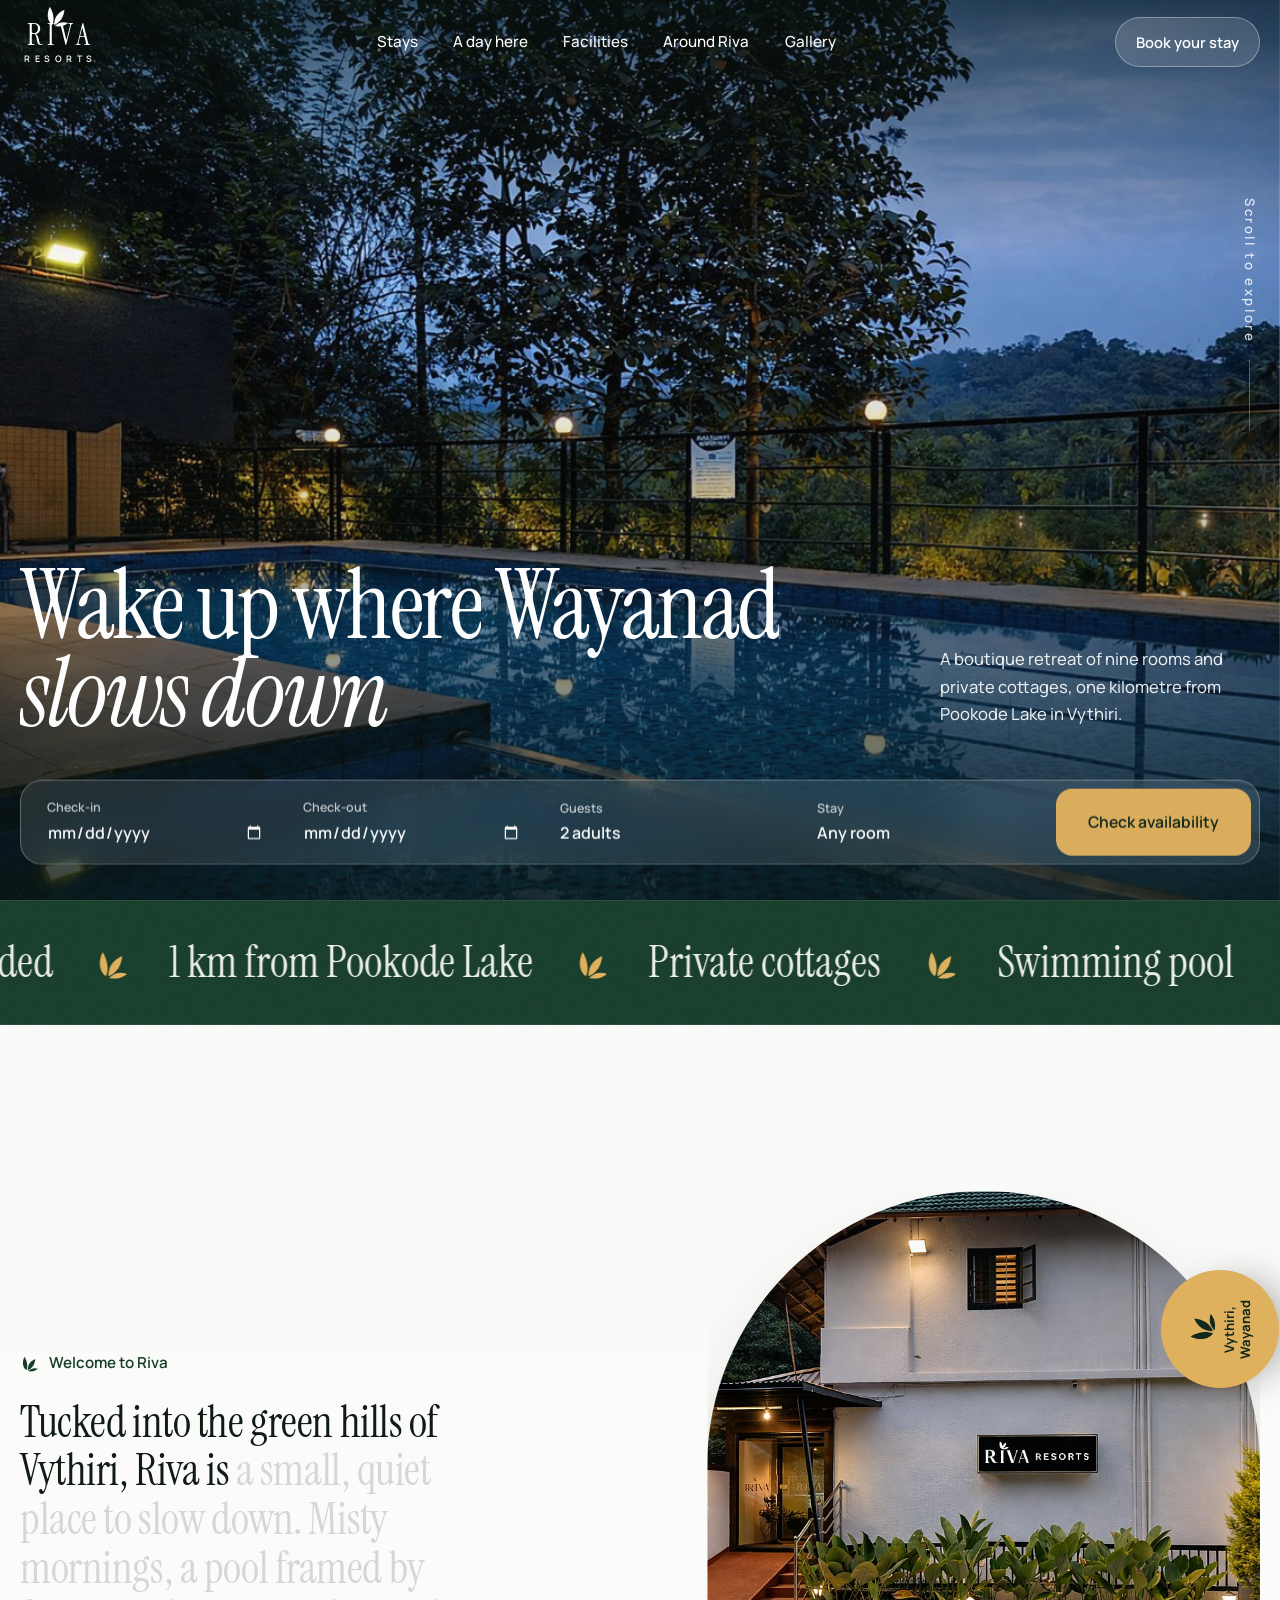
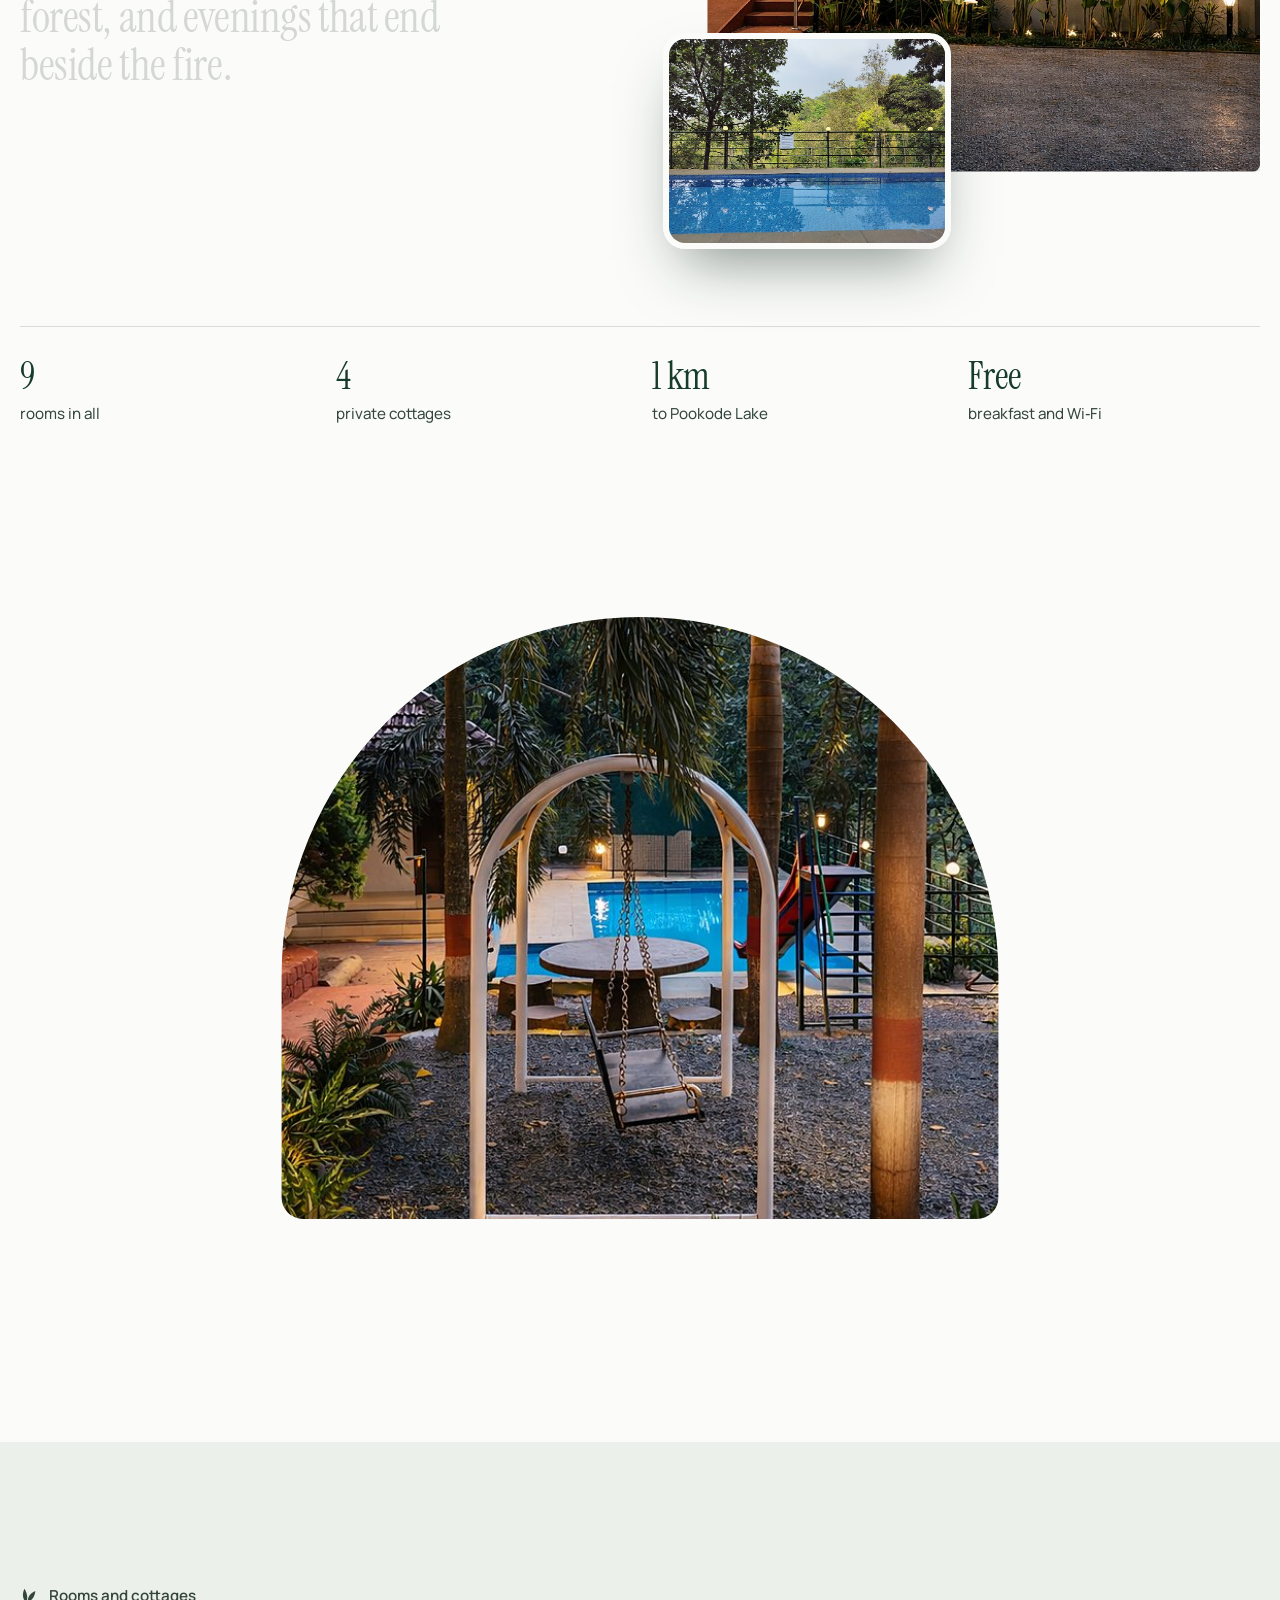
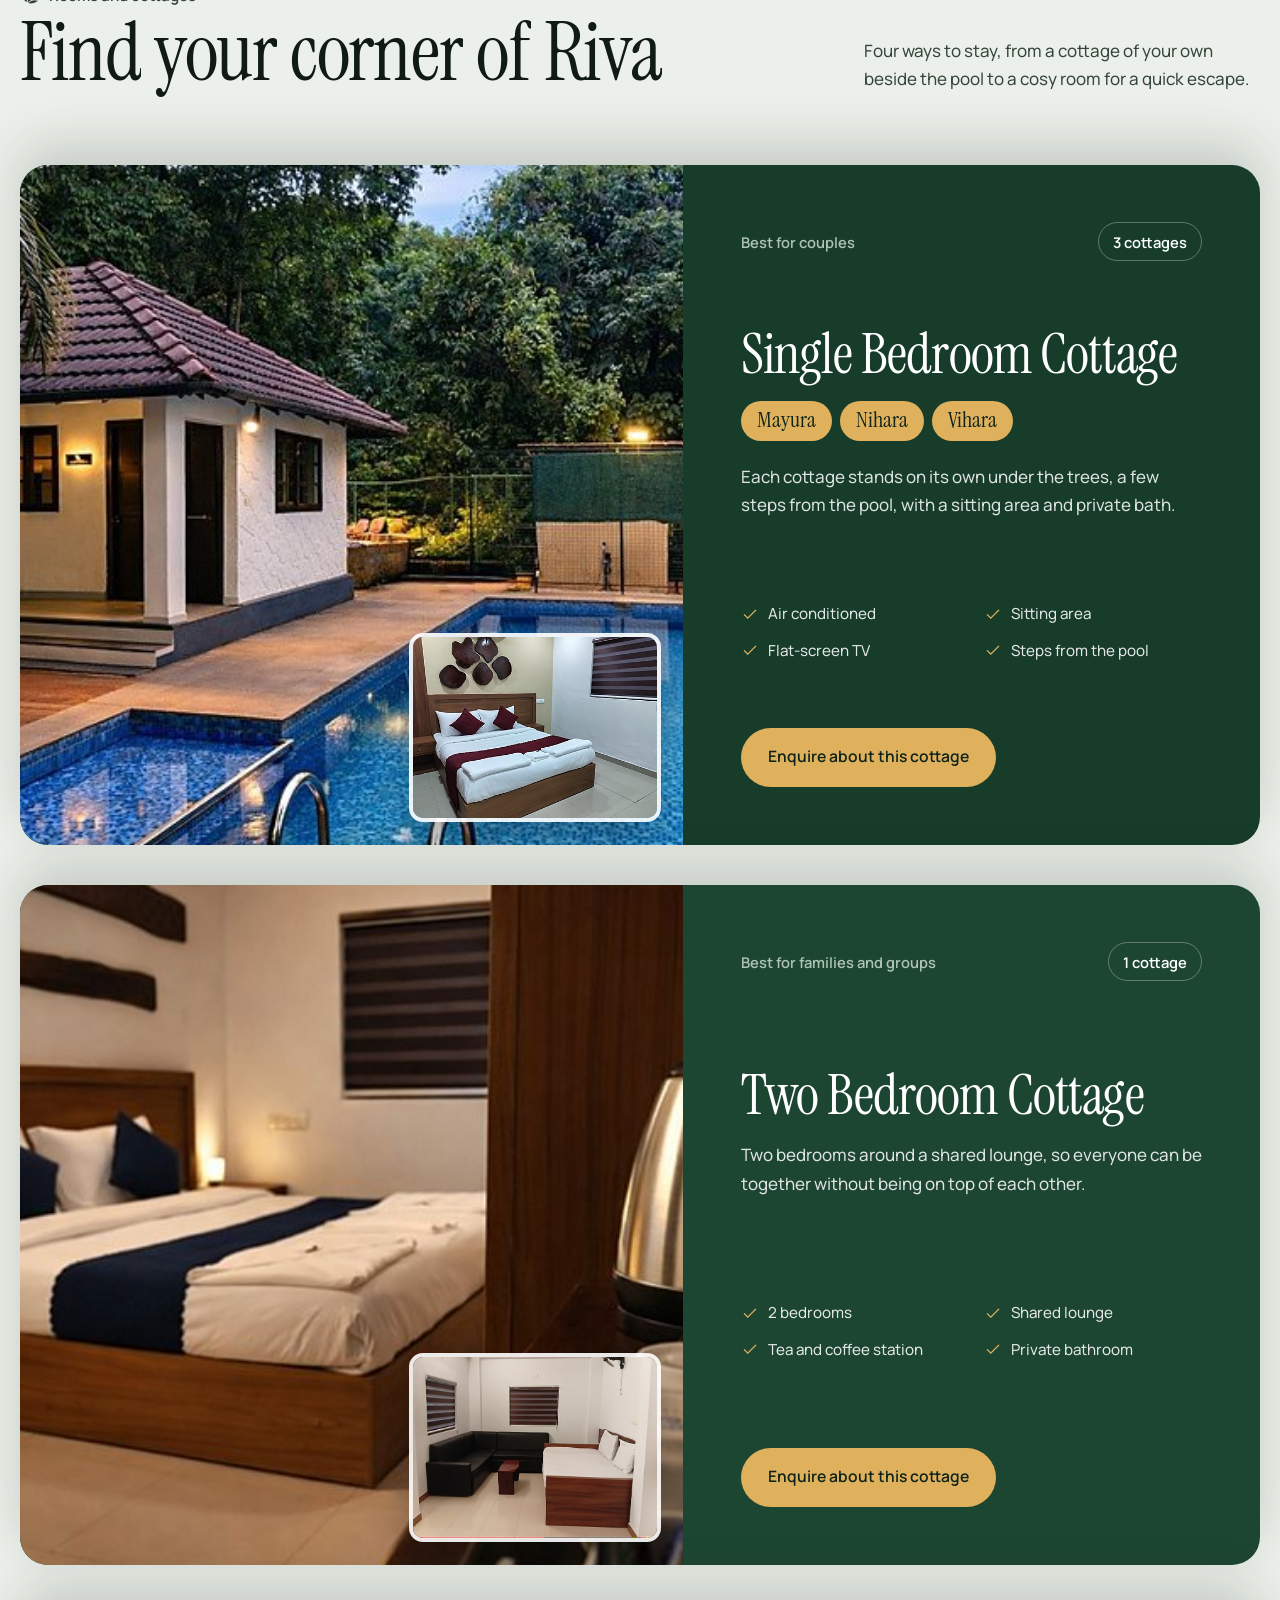
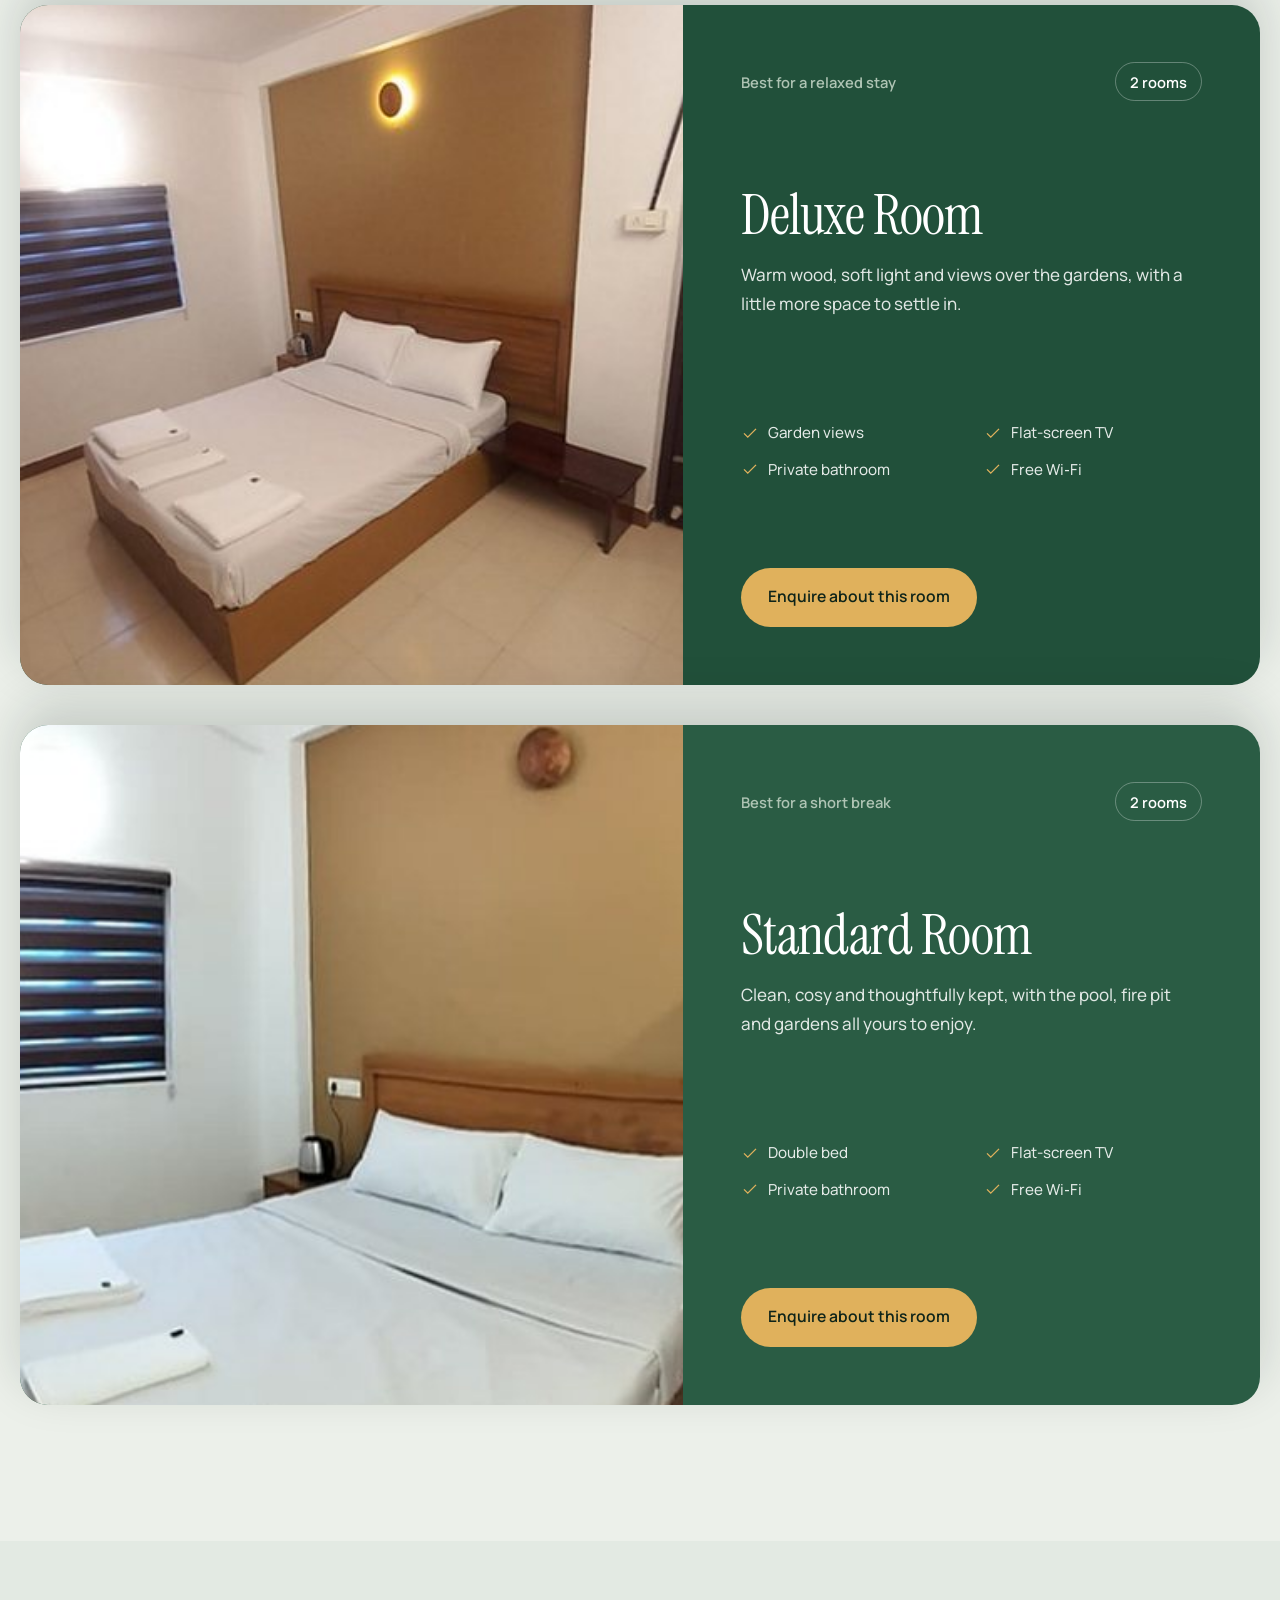
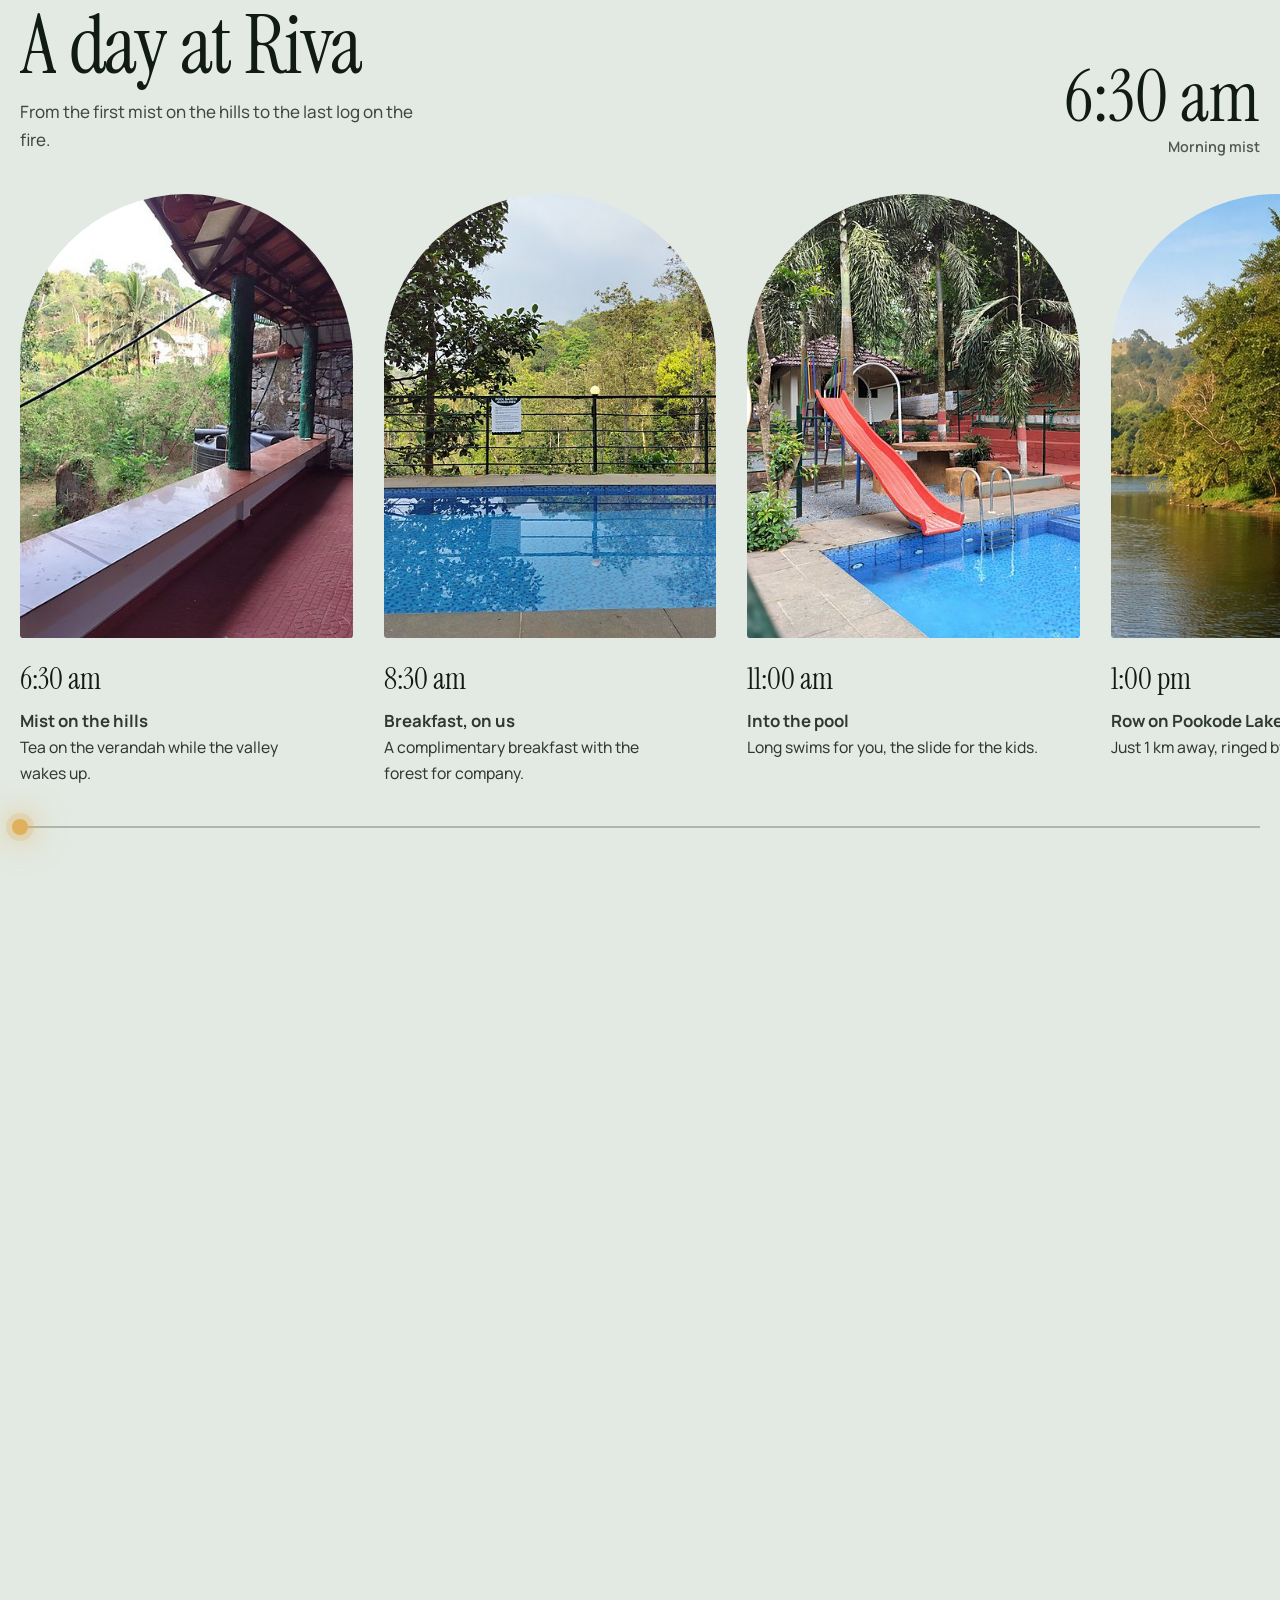
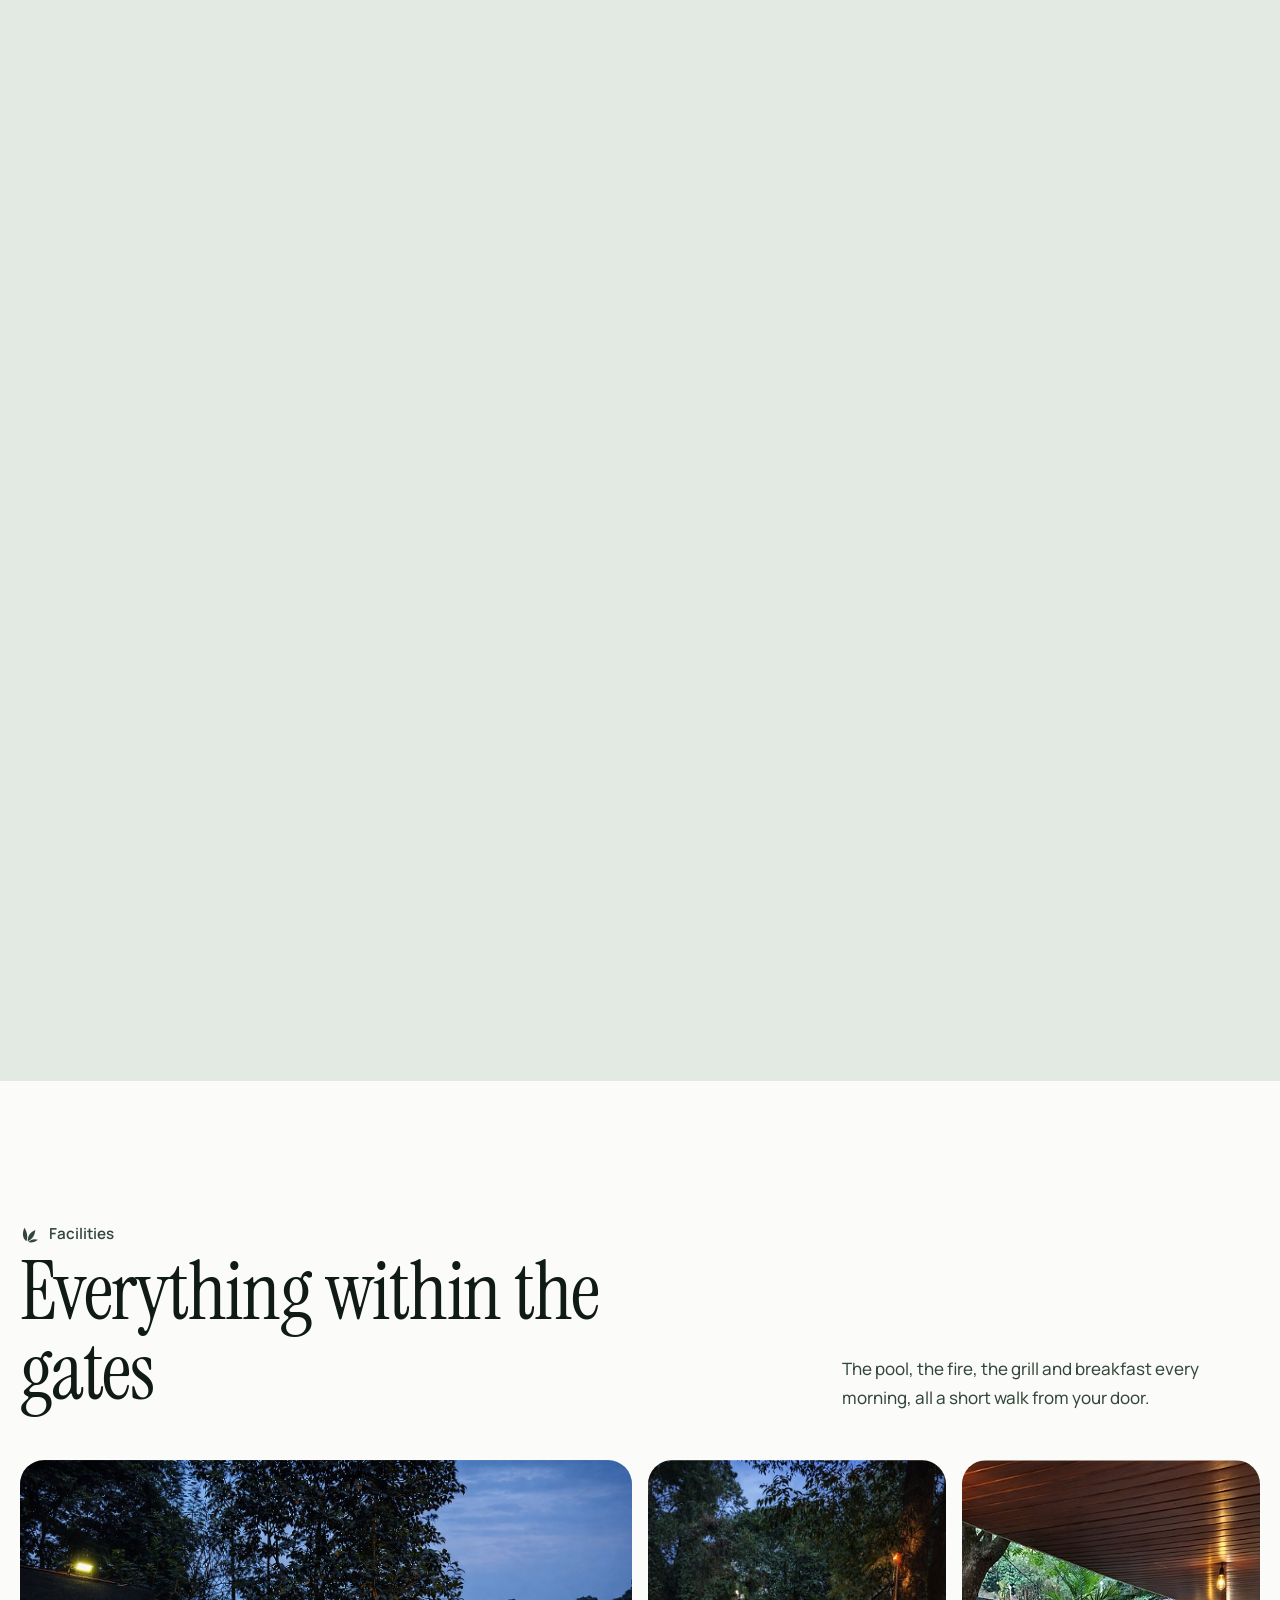
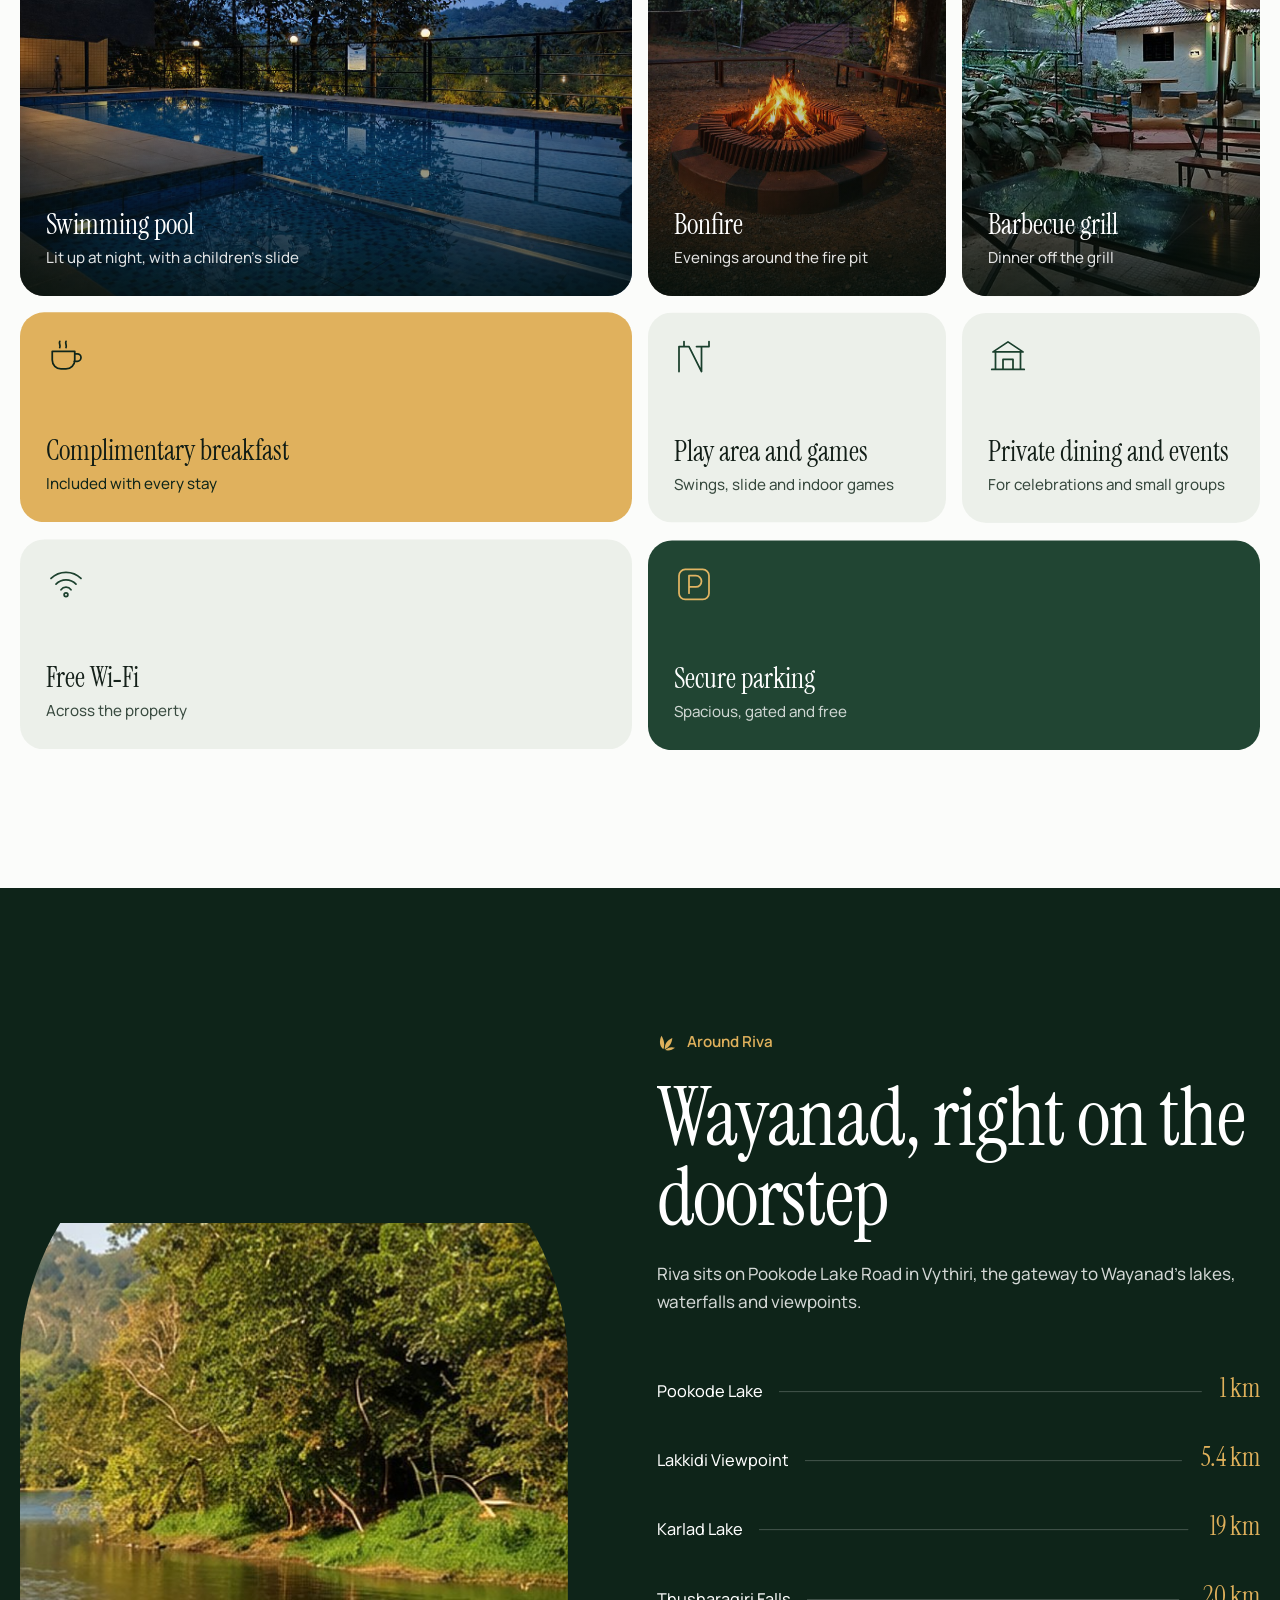
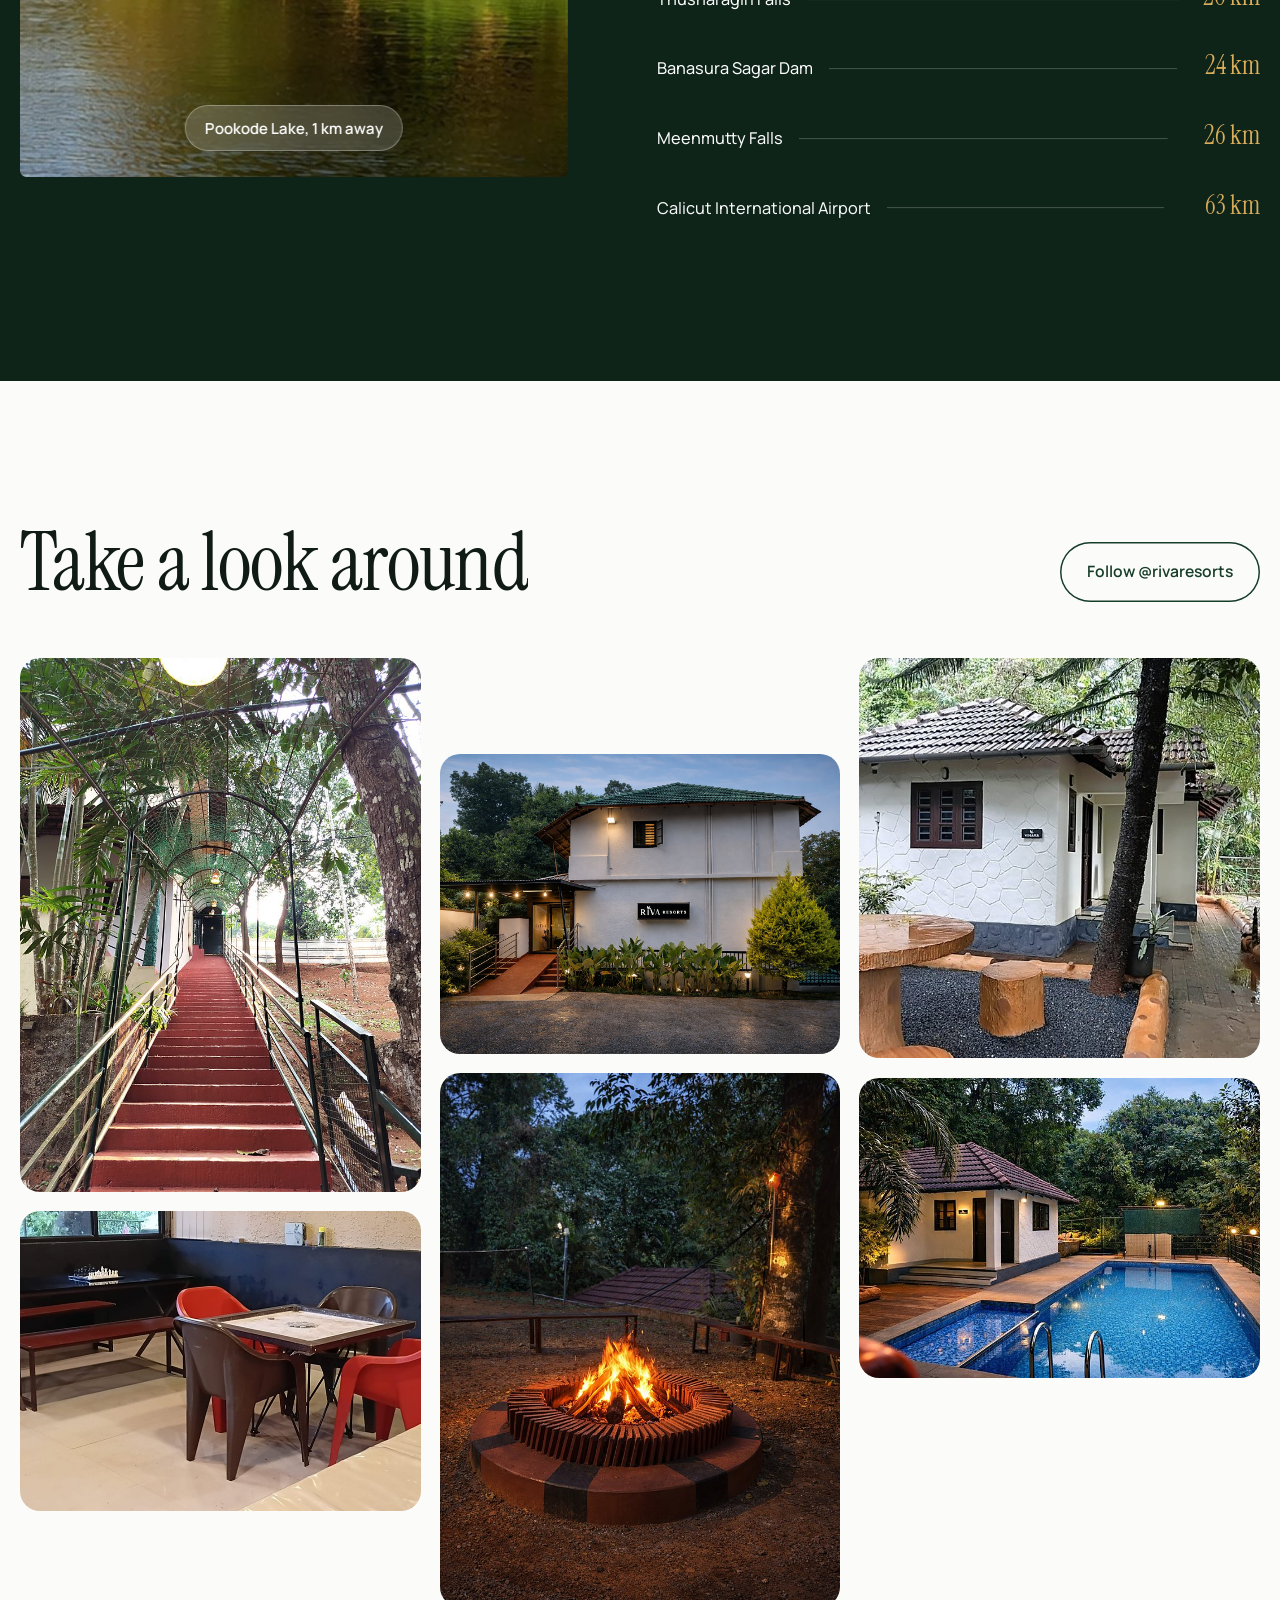
==== index.html @ 44ba4f79 "Add files via upload" ====
<!DOCTYPE html>
<html lang="en">
<head>
<meta charset="utf-8">
<meta name="viewport" content="width=device-width, initial-scale=1, viewport-fit=cover">
<title>Riva Resorts Wayanad | Boutique cottages near Pookode Lake, Vythiri</title>
<meta name="description" content="Riva Resorts is a boutique retreat in Vythiri, Wayanad, 1 km from Pookode Lake. Private cottages, deluxe and standard rooms with a pool, campfire nights, barbecue and complimentary breakfast.">
<meta property="og:title" content="Riva Resorts Wayanad">
<meta property="og:description" content="A peaceful boutique retreat 1 km from Pookode Lake, Vythiri, Wayanad.">
<meta name="theme-color" content="#0E2419">
<script>document.documentElement.classList.add('js');</script>
<style>
@font-face{font-family:"Instrument Serif";font-style:normal;font-weight:400;font-display:swap;src:url(assets/fonts/serif.woff2) format("woff2")}
@font-face{font-family:"Instrument Serif";font-style:italic;font-weight:400;font-display:swap;src:url(assets/fonts/serif-italic.woff2) format("woff2")}
@font-face{font-family:"Manrope";font-style:normal;font-weight:200 800;font-display:swap;src:url(assets/fonts/manrope.woff2) format("woff2")}

:root{
  --forest:#173D2A;
  --deep:#0E2419;
  --mist:#ECF0EA;
  --white:#FBFCFA;
  --ink:#0F1B14;
  --ink-2:#34463B;
  --sage:#AFC4B4;
  --lamp:#E0B15C;
  --line:rgba(15,27,20,.14);
  --serif:"Instrument Serif","Bodoni 72",Didot,Georgia,serif;
  --sans:"Manrope","Segoe UI",system-ui,-apple-system,sans-serif;
  --wrap:min(1320px,100% - 2.5rem);
  --ease:cubic-bezier(.22,1,.36,1);
  box-sizing:border-box;
  padding-top:env(safe-area-inset-top,0px);
  padding-bottom:env(safe-area-inset-bottom,0px);
}
*,*::before,*::after{box-sizing:inherit}
html{scroll-padding-top:calc(80px + env(safe-area-inset-top,0px))}
html.lenis,html.lenis body{height:auto}
.lenis.lenis-smooth{scroll-behavior:auto!important}
body{margin:0;background:var(--white);color:var(--ink);font-family:var(--sans);font-weight:450;font-size:1.0625rem;line-height:1.65;text-rendering:optimizeLegibility}
img{max-width:100%;display:block}
a{color:inherit}
button{font:inherit}
:focus-visible{outline:2px solid var(--lamp);outline-offset:3px}
.wrap{width:var(--wrap);margin-inline:auto}
h1,h2,h3{font-family:var(--serif);font-weight:400;line-height:.98;margin:0;letter-spacing:-.015em}
h2{font-size:clamp(2.8rem,6.4vw,6rem)}
h3{font-size:clamp(2rem,3.6vw,3.2rem)}
p{margin:0 0 1em;max-width:60ch}
.kicker{display:inline-flex;align-items:center;gap:.7rem;font-size:.95rem;font-weight:600;color:var(--forest);margin-bottom:1.4rem}
.kicker svg{width:18px;height:18px;fill:currentColor}

/* word mask reveal */
.w{display:inline-block;overflow:hidden;vertical-align:top;padding-bottom:.08em;margin-bottom:-.08em}
.wi{display:inline-block}
.js .split .wi{transform:translateY(110%)}

/* buttons */
.btn{position:relative;display:inline-flex;align-items:center;justify-content:center;gap:.7rem;font-weight:600;font-size:.98rem;padding:1.05rem 1.7rem;border-radius:999px;text-decoration:none;border:0;cursor:pointer;overflow:hidden;isolation:isolate;transition:color .5s var(--ease)}
.btn::before{content:"";position:absolute;inset:0;z-index:-1;border-radius:inherit;transform:translateY(101%);transition:transform .6s var(--ease)}
.btn:hover::before{transform:none}
.btn-lamp{background:var(--lamp);color:var(--deep)}
.btn-lamp::before{background:#fff}
.btn-forest{background:var(--forest);color:#fff}
.btn-forest::before{background:var(--deep)}
.btn-line{color:#fff;box-shadow:inset 0 0 0 1.5px rgba(255,255,255,.7)}
.btn-line::before{background:#fff}
.btn-line:hover{color:var(--deep)}
.btn-dark-line{color:var(--forest);box-shadow:inset 0 0 0 1.5px var(--forest)}
.btn-dark-line::before{background:var(--forest)}
.btn-dark-line:hover{color:#fff}
.btn svg{width:20px;height:20px;fill:currentColor}

/* grain */
.grain{position:fixed;inset:-50%;z-index:90;pointer-events:none;opacity:.05;background-image:url("data:image/svg+xml,%3Csvg xmlns='http://www.w3.org/2000/svg' width='180' height='180'%3E%3Cfilter id='n'%3E%3CfeTurbulence type='fractalNoise' baseFrequency='.9' numOctaves='2' stitchTiles='stitch'/%3E%3C/filter%3E%3Crect width='100%25' height='100%25' filter='url(%23n)'/%3E%3C/svg%3E");animation:grain 1s steps(4) infinite}
@keyframes grain{25%{transform:translate(-3%,2%)}50%{transform:translate(2%,-3%)}75%{transform:translate(-1%,3%)}}

/* ---------- Preloader ---------- */
.loader{position:fixed;inset:0;z-index:100;background:var(--deep);color:#fff;display:none;place-items:center}
.js .loader{display:grid}
.loader .mark{display:flex;flex-direction:column;align-items:center}
.loader .letters{font-family:var(--serif);font-size:clamp(4rem,12vw,9rem);letter-spacing:.14em;padding-left:.14em;line-height:1;display:flex;overflow:hidden}
.loader .letters span{display:inline-block;transform:translateY(105%)}
.loader .lsprig{width:clamp(48px,7vw,80px);height:clamp(48px,7vw,80px);fill:var(--lamp);margin-bottom:.6rem}
.loader .lsprig path{transform-origin:50% 100%;transform:scale(0)}
.loader small{margin-top:1rem;font-family:var(--serif);font-size:1.1rem;letter-spacing:.5em;padding-left:.5em;opacity:0}

/* ---------- Brand ---------- */
.brand{display:inline-flex;flex-direction:column;align-items:center;text-decoration:none;color:inherit;line-height:1}
.brand .word{font-family:var(--serif);font-size:1.9rem;letter-spacing:.16em;padding-left:.16em}
.brand .i{position:relative;display:inline-block}
.brand .sprig{position:absolute;left:50%;bottom:76%;width:.8em;height:.8em;transform:translateX(-38%);fill:currentColor;overflow:visible}
.brand small{font-size:.56rem;font-weight:600;letter-spacing:.5em;padding-left:.5em;margin-top:.3rem}

/* ---------- Header ---------- */
.header{position:fixed;top:0;left:0;right:0;z-index:60;padding-top:env(safe-area-inset-top,0px);color:#fff;transition:transform .6s var(--ease),background .4s,color .4s}
.header .bar{display:flex;align-items:center;justify-content:space-between;height:84px;gap:1.5rem}
.header.scrolled{background:rgba(251,252,250,.82);backdrop-filter:blur(16px) saturate(1.4);-webkit-backdrop-filter:blur(16px) saturate(1.4);color:var(--forest);box-shadow:0 1px 0 var(--line)}
.header.hide{transform:translateY(-100%)}
.nav{display:flex;gap:2.2rem;font-size:.95rem;font-weight:500}
.nav a{text-decoration:none;position:relative;overflow:hidden;display:inline-block;height:1.5em;line-height:1.5}
.nav a span{display:block;transition:transform .5s var(--ease)}
.nav a span+span{position:absolute;left:0;top:100%}
.nav a:hover span{transform:translateY(-100%)}
.head-cta{display:flex;align-items:center;gap:.8rem}
.head-cta .btn{padding:.8rem 1.3rem;font-size:.92rem}
.header:not(.scrolled) .head-cta .btn-forest{background:rgba(255,255,255,.14);backdrop-filter:blur(10px);-webkit-backdrop-filter:blur(10px);box-shadow:inset 0 0 0 1px rgba(255,255,255,.35)}
.menu-btn{display:none;background:none;border:0;color:inherit;width:44px;height:44px;cursor:pointer;position:relative}
.menu-btn i{position:absolute;left:10px;right:10px;height:1.5px;background:currentColor;transition:transform .5s var(--ease),top .5s var(--ease)}
.menu-btn i:first-child{top:17px}.menu-btn i:last-child{top:26px}
.menu-open .menu-btn i:first-child{top:21px;transform:rotate(45deg)}
.menu-open .menu-btn i:last-child{top:21px;transform:rotate(-45deg)}
.mobile-menu{position:fixed;inset:0;z-index:55;background:var(--deep);color:#fff;display:flex;flex-direction:column;justify-content:center;padding:6rem 1.6rem calc(2rem + env(safe-area-inset-bottom,0px));clip-path:circle(0% at calc(100% - 42px) 42px);transition:clip-path .9s var(--ease);visibility:hidden}
.menu-open .mobile-menu{clip-path:circle(150% at calc(100% - 42px) 42px);visibility:visible}
.mobile-menu a{font-family:var(--serif);font-size:clamp(2.6rem,11vw,3.6rem);text-decoration:none;line-height:1.2}
.mobile-menu .mm-foot{margin-top:2.5rem;font-size:1rem;color:var(--sage)}
.menu-open .header{color:#fff;background:transparent;box-shadow:none;backdrop-filter:none}

/* ---------- Hero ---------- */
.hero{position:relative;height:100svh;min-height:640px;color:#fff;overflow:hidden;isolation:isolate;display:flex;flex-direction:column;justify-content:flex-end}
.hero-media{position:absolute;inset:0;z-index:-2;overflow:hidden}
.hero-media img{width:100%;height:115%;object-fit:cover;object-position:center 60%}
.hero::after{content:"";position:absolute;inset:0;z-index:-1;background:linear-gradient(180deg,rgba(6,18,12,.6) 0%,rgba(6,18,12,0) 28%,rgba(6,18,12,.1) 50%,rgba(6,18,12,.82) 100%)}
.hero-copy{display:grid;grid-template-columns:1fr minmax(240px,320px);align-items:end;gap:2rem}
.hero h1{font-size:clamp(3.4rem,7.6vw,7.6rem);line-height:.9;letter-spacing:-.025em}
.hero h1 em{font-style:italic}
.hero-sub{font-size:clamp(1rem,1.3vw,1.15rem);max-width:34ch;color:rgba(255,255,255,.92);margin:0 0 .6rem}
.booking-bar{margin:2.6rem 0 clamp(1.5rem,4vh,2.5rem);display:grid;grid-template-columns:1fr 1fr 1fr 1fr auto;align-items:stretch;background:rgba(255,255,255,.12);backdrop-filter:blur(18px) saturate(1.3);-webkit-backdrop-filter:blur(18px) saturate(1.3);border:1px solid rgba(255,255,255,.28);border-radius:22px;padding:.5rem;gap:.25rem}
.bb-field{display:flex;flex-direction:column;justify-content:center;padding:.55rem 1.1rem;border-radius:16px;transition:background .3s}
.bb-field:hover,.bb-field:focus-within{background:rgba(255,255,255,.12)}
.bb-field label{font-size:.78rem;font-weight:600;color:rgba(255,255,255,.75)}
.bb-field input,.bb-field select{background:transparent;border:0;color:#fff;font:600 1rem var(--sans);padding:.15rem 0;outline:none;width:100%;color-scheme:dark;appearance:none;-webkit-appearance:none}
.bb-field select option{color:var(--ink)}
.booking-bar .btn{border-radius:16px;padding-inline:2rem}
.bb-err{grid-column:1/-1;color:#FFD9A0;font-size:.9rem;padding:0 1.1rem;margin:0;display:none}
.bb-err.on{display:block}
.scroll-cue{position:absolute;right:max(1.25rem,(100% - 1320px)/2);top:22%;writing-mode:vertical-rl;font-size:.82rem;font-weight:600;letter-spacing:.2em;display:flex;align-items:center;gap:1rem;color:rgba(255,255,255,.8)}
.scroll-cue i{display:block;width:1px;height:70px;background:rgba(255,255,255,.3);position:relative;overflow:hidden}
.scroll-cue i::after{content:"";position:absolute;left:0;top:-40%;width:100%;height:40%;background:#fff;animation:cue 2.2s var(--ease) infinite}
@keyframes cue{to{top:100%}}

/* ---------- Marquee ---------- */
.marquee{background:var(--forest);color:var(--mist);overflow:hidden;padding:1.6rem 0;border-block:1px solid rgba(255,255,255,.08)}
.marquee-track{display:flex;width:max-content;gap:0;will-change:transform}
.marquee-group{display:flex;align-items:center;gap:2.6rem;padding-right:2.6rem;font-family:var(--serif);font-size:clamp(1.8rem,3.4vw,3rem);white-space:nowrap}
.marquee-group svg{width:.75em;height:.75em;fill:var(--lamp);flex:none}
.no-js-marquee .marquee-track{animation:mq 40s linear infinite}
@keyframes mq{to{transform:translateX(-50%)}}

/* ---------- Intro ---------- */
.intro{padding:clamp(6rem,13vw,11rem) 0 clamp(4rem,8vw,6rem);background:var(--white)}
.intro-grid{display:grid;grid-template-columns:minmax(0,1.05fr) minmax(0,.95fr);gap:clamp(3rem,6vw,6.5rem);align-items:center}
.intro-visual{position:relative;padding:0 0 14% 0}
.intro-visual .main{border-radius:999px 999px 28px 28px;overflow:hidden;aspect-ratio:1/1.05;box-shadow:0 40px 80px -30px rgba(14,36,25,.45)}
.intro-visual .main img{width:100%;height:118%;object-fit:cover;object-position:50% 50%}
.intro-visual .float{position:absolute;left:-8%;bottom:0;width:52%;border-radius:22px;overflow:hidden;border:6px solid var(--white);box-shadow:0 30px 60px -20px rgba(14,36,25,.5);aspect-ratio:4/3}
.intro-visual .float img{width:100%;height:100%;object-fit:cover}
.intro-visual .badge{position:absolute;right:-1.2rem;top:12%;width:118px;height:118px;border-radius:50%;background:var(--lamp);color:var(--deep);display:grid;place-items:center;text-align:center;font-weight:700;font-size:.82rem;line-height:1.25;box-shadow:0 20px 40px -12px rgba(0,0,0,.35)}
.intro-visual .badge b{display:block;font-family:var(--serif);font-weight:400;font-size:2.1rem;line-height:1}
.intro-text{font-family:var(--serif);font-size:clamp(2rem,3.4vw,3.5rem);line-height:1.12;letter-spacing:-.01em;max-width:22ch;margin:0}
.intro-text .word{opacity:1}
.js .intro-text .word{opacity:.16}
.intro-meta{display:grid;grid-template-columns:repeat(4,1fr);gap:1.5rem;margin-top:clamp(3rem,6vw,5rem);border-top:1px solid var(--line);padding-top:1.8rem}
.intro-meta div{font-size:.95rem;color:var(--ink-2)}
.intro-meta b{display:block;font-family:var(--serif);font-weight:400;font-size:clamp(1.8rem,3vw,2.6rem);color:var(--forest);line-height:1.1;margin-bottom:.2rem}
.grow{padding:0 0 clamp(5rem,10vw,8rem);background:var(--white)}
.grow-frame{height:min(88vh,820px);overflow:hidden;border-radius:0;will-change:clip-path}
.grow-frame img{width:100%;height:120%;object-fit:cover}
.js .grow-frame{clip-path:inset(12% 22% 12% 22% round 400px 400px 24px 24px)}

/* ---------- Stays (stacking cards) ---------- */
.stays{background:var(--mist);padding:clamp(6rem,11vw,9rem) 0 clamp(4rem,8vw,6rem)}
.stays-head{display:flex;justify-content:space-between;align-items:end;gap:2rem;flex-wrap:wrap;margin-bottom:clamp(3rem,6vw,4.5rem)}
.stays-head p{max-width:36ch;color:var(--ink-2);margin:0}
.cards{position:relative}
.card{position:sticky;top:calc(100px + env(safe-area-inset-top,0px));display:grid;grid-template-columns:1.15fr 1fr;height:min(calc(100svh - 130px),680px);min-height:520px;background:var(--forest);color:#fff;border-radius:28px;overflow:hidden;margin-bottom:2.5rem;transform-origin:50% 0;box-shadow:0 -20px 50px rgba(14,36,25,.18)}
.card:nth-child(2){background:#1D4632}.card:nth-child(3){background:#21503A}.card:nth-child(4){background:#2A5C44}
.card-media{position:relative;overflow:hidden}
.card-media img{position:absolute;inset:0;width:100%;height:100%;object-fit:cover;transition:transform 1.4s var(--ease)}
.card:hover .card-media img.main{transform:scale(1.05)}
.card-media img.inset{position:absolute;inset:auto 1.4rem 1.4rem auto;width:38%;height:auto;aspect-ratio:4/3;border-radius:14px;border:4px solid rgba(255,255,255,.9);box-shadow:0 20px 40px rgba(0,0,0,.35)}
.card-body{padding:clamp(2rem,4.5vw,4rem);display:flex;flex-direction:column;justify-content:space-between;gap:2rem}
.card-top{display:flex;justify-content:space-between;align-items:center;gap:1rem;font-size:.92rem;font-weight:600;color:var(--sage)}
.card-top .pill{border:1px solid rgba(255,255,255,.3);border-radius:999px;padding:.4rem .9rem;color:#fff}
.card h3{font-size:clamp(2.4rem,4.4vw,4.4rem);margin-bottom:1.2rem}
.card p{color:rgba(255,255,255,.86);max-width:42ch}
.names{display:flex;flex-wrap:wrap;gap:.5rem;margin:0 0 1.4rem;padding:0;list-style:none}
.names li{font-family:var(--serif);font-size:1.35rem;color:var(--deep);background:var(--lamp);border-radius:999px;padding:.15rem 1rem}
.amen{list-style:none;padding:0;margin:0;display:grid;grid-template-columns:1fr 1fr;gap:.7rem 1.5rem;font-size:.95rem;color:rgba(255,255,255,.88)}
.amen li{display:flex;gap:.6rem;align-items:center}
.amen svg{width:18px;height:18px;flex:none;stroke:var(--lamp);fill:none;stroke-width:1.8}
.card .btn{align-self:flex-start}

/* ---------- Day at Riva (pinned horizontal) ---------- */
.day{position:relative;background:#E3EAE3;color:var(--ink);overflow:hidden}
.day-pin{height:100svh;display:flex;flex-direction:column;justify-content:center;gap:2.5rem;padding:calc(84px + env(safe-area-inset-top,0px)) 0 2rem}
.day-head{display:flex;justify-content:space-between;align-items:end;gap:2rem}
.day-head p{margin:.8rem 0 0;max-width:36ch;color:inherit;opacity:.78}
.clock{text-align:right;font-family:var(--serif);font-size:clamp(2.6rem,5.6vw,5.4rem);line-height:1;font-variant-numeric:tabular-nums}
.clock small{display:block;font-family:var(--sans);font-size:.9rem;font-weight:600;opacity:.7;margin-top:.4rem}
.day-track{display:flex;gap:clamp(1.2rem,2.4vw,2.2rem);padding-inline:max(1.25rem,(100% - 1320px)/2);will-change:transform}
.moment{flex:0 0 clamp(270px,26vw,380px);margin:0}
.moment .ph{overflow:hidden;border-radius:999px 999px 20px 20px;aspect-ratio:3/4;max-height:52vh;width:100%}
.moment img{width:100%;height:100%;object-fit:cover;transition:transform 1.2s var(--ease)}
.moment:hover img{transform:scale(1.06)}
.moment time{display:block;font-family:var(--serif);font-size:1.9rem;margin:1rem 0 .2rem}
.moment figcaption{font-size:.98rem;opacity:.85;max-width:30ch}
.moment strong{display:block;font-weight:700;font-size:1.05rem;opacity:1}
.sun-line{position:relative;height:2px;background:currentColor;opacity:.25;margin-inline:max(1.25rem,(100% - 1320px)/2)}
.sun{position:absolute;left:0;top:50%;width:16px;height:16px;margin:-8px 0 0 -8px;border-radius:50%;background:var(--lamp);box-shadow:0 0 0 6px rgba(224,177,92,.25),0 0 30px 6px rgba(224,177,92,.6);opacity:1}
.sun-wrap{position:relative;margin-inline:max(1.25rem,(100% - 1320px)/2)}
.sun-wrap .sun-line{margin:0}

/* ---------- Facilities bento ---------- */
.facilities{padding:clamp(6rem,11vw,9rem) 0;background:var(--white)}
.fac-head{display:grid;grid-template-columns:1fr 1fr;gap:2rem;align-items:end;margin-bottom:3rem}
.fac-head p{color:var(--ink-2);margin:0;justify-self:end;max-width:38ch}
.bento{display:grid;grid-template-columns:repeat(4,1fr);grid-auto-rows:minmax(210px,auto);gap:1rem}
.tile{position:relative;border-radius:24px;overflow:hidden;background:var(--mist);padding:1.6rem;display:flex;flex-direction:column;justify-content:flex-end;min-height:210px;transition:transform .7s var(--ease)}
.tile:hover{transform:translateY(-6px)}
.tile b{font-family:var(--serif);font-weight:400;font-size:clamp(1.6rem,2.2vw,2.1rem);line-height:1.05;display:block}
.tile span{font-size:.95rem;color:var(--ink-2);display:block;margin-top:.35rem}
.tile svg.ic{position:absolute;top:1.5rem;left:1.6rem;width:40px;height:40px;stroke:var(--forest);fill:none;stroke-width:1.4;stroke-linecap:round;stroke-linejoin:round}
.tile.photo{color:#fff}
.tile.photo img{position:absolute;inset:0;width:100%;height:100%;object-fit:cover;z-index:0;transition:transform 1.4s var(--ease)}
.tile.photo:hover img{transform:scale(1.07)}
.tile.photo::after{content:"";position:absolute;inset:0;background:linear-gradient(180deg,rgba(0,0,0,0) 40%,rgba(6,18,12,.8));z-index:1}
.tile.photo > div{position:relative;z-index:2}
.tile.photo span{color:rgba(255,255,255,.88)}
.tile.dark{background:var(--forest);color:#fff}
.tile.dark span{color:rgba(255,255,255,.78)}
.tile.dark svg.ic{stroke:var(--lamp)}
.tile.lamp{background:var(--lamp)}
.tile.lamp svg.ic{stroke:var(--deep)}
.t-pool{grid-column:span 2;grid-row:span 2}
.t-fire{grid-column:span 1;grid-row:span 2}
.t-bbq{grid-column:span 1;grid-row:span 2}
.t-wide{grid-column:span 2}

/* ---------- Around ---------- */
.around{position:relative;background:var(--deep);color:#fff;padding:clamp(6rem,11vw,9rem) 0;overflow:hidden}
.around-grid{display:grid;grid-template-columns:1fr 1.1fr;gap:clamp(3rem,7vw,7rem);align-items:center}
.around-photo{position:relative;border-radius:999px 999px 24px 24px;overflow:hidden;aspect-ratio:4/5}
.around-photo img{width:100%;height:120%;object-fit:cover}
.around-photo .tag{position:absolute;left:50%;bottom:1.6rem;transform:translateX(-50%);background:rgba(255,255,255,.16);backdrop-filter:blur(12px);-webkit-backdrop-filter:blur(12px);border:1px solid rgba(255,255,255,.3);border-radius:999px;padding:.6rem 1.2rem;font-weight:600;font-size:.95rem;white-space:nowrap}
.around h2{margin-bottom:1.4rem}
.around p{color:rgba(255,255,255,.82)}
.dist{list-style:none;padding:0;margin:2.4rem 0 0}
.dist li{display:flex;align-items:baseline;gap:1rem;padding:.85rem 0;font-size:1.02rem;cursor:default}
.dist .lead{flex:1;height:1px;background:rgba(255,255,255,.22);transform-origin:left;transform:translateY(-.3em)}
.dist .km{font-family:var(--serif);font-size:1.6rem;color:var(--lamp);white-space:nowrap;transition:transform .5s var(--ease)}
.dist .place{transition:transform .5s var(--ease)}
.dist li:hover .place{transform:translateX(10px)}
.dist li:hover .km{transform:scale(1.15)}

/* ---------- Gallery (parallax columns) ---------- */
.gallery{padding:clamp(6rem,11vw,9rem) 0;background:var(--white);overflow:hidden}
.gallery-head{display:flex;justify-content:space-between;align-items:end;gap:1.5rem;flex-wrap:wrap;margin-bottom:3.5rem}
.cols{display:grid;grid-template-columns:repeat(3,1fr);gap:1.2rem;align-items:start}
.col{display:flex;flex-direction:column;gap:1.2rem}
.col:nth-child(2){margin-top:6rem}
.shot{border-radius:20px;overflow:hidden;border:0;padding:0;background:var(--mist);cursor:pointer;display:block;width:100%}
.shot img{width:100%;object-fit:cover;transition:transform 1.2s var(--ease)}
.shot:hover img{transform:scale(1.06)}
.shot.tall img{aspect-ratio:3/4}.shot.wide img{aspect-ratio:4/3}.shot.sq img{aspect-ratio:1}
dialog.lightbox{border:0;padding:0;background:transparent;max-width:min(1200px,94vw);max-height:92vh}
dialog.lightbox::backdrop{background:rgba(6,18,12,.92);backdrop-filter:blur(6px)}
dialog.lightbox img{max-height:86vh;width:auto;border-radius:12px}
dialog.lightbox .x{position:fixed;top:calc(1rem + env(safe-area-inset-top,0px));right:1rem;background:#fff;border:0;border-radius:999px;padding:.7rem 1.2rem;font-weight:600;cursor:pointer}

/* ---------- Book CTA ---------- */
.book{position:relative;color:#fff;overflow:hidden;isolation:isolate;padding:clamp(7rem,13vw,11rem) 0}
.book-bg{position:absolute;inset:-15% 0;z-index:-2}
.book-bg img{width:100%;height:100%;object-fit:cover}
.book::after{content:"";position:absolute;inset:0;z-index:-1;background:linear-gradient(90deg,rgba(6,18,12,.92) 0%,rgba(6,18,12,.7) 50%,rgba(6,18,12,.45) 100%)}
.book-grid{display:grid;grid-template-columns:1.1fr 1fr;gap:clamp(3rem,6vw,6rem);align-items:center}
.book h2{font-size:clamp(3rem,7vw,7rem);margin-bottom:1.6rem}
.book p{color:rgba(255,255,255,.88);font-size:1.1rem}
.phone{display:inline-block;font-family:var(--serif);font-size:clamp(2.2rem,4.4vw,3.6rem);color:var(--lamp);text-decoration:none;margin:1.2rem 0 1.4rem;line-height:1}
.addr{font-size:.98rem;color:rgba(255,255,255,.78)}
.form{background:rgba(251,252,250,.97);color:var(--ink);border-radius:28px;padding:clamp(1.6rem,3.5vw,2.8rem);display:grid;grid-template-columns:1fr 1fr;gap:1rem 1.1rem;box-shadow:0 40px 80px rgba(0,0,0,.35)}
.form h3{grid-column:1/-1;font-size:2.4rem;margin-bottom:.3rem}
.full{grid-column:1/-1}
.field label{display:block;font-size:.85rem;font-weight:700;margin-bottom:.4rem;color:var(--ink-2)}
.field input,.field select,.field textarea{width:100%;font:500 1rem var(--sans);color:var(--ink);background:#fff;border:1.5px solid var(--line);border-radius:14px;padding:.85rem 1rem;min-height:52px;transition:border-color .3s}
.field textarea{min-height:92px;resize:vertical}
.field input:focus,.field select:focus,.field textarea:focus{outline:none;border-color:var(--forest)}
.form-error{grid-column:1/-1;color:#A1301F;font-size:.92rem;font-weight:600;margin:0;min-height:1.2em}
.form .btn{grid-column:1/-1;padding:1.15rem}
.form-note{grid-column:1/-1;font-size:.88rem;color:var(--ink-2);margin:0;text-align:center}

/* ---------- Map + footer ---------- */
.map{height:clamp(300px,40vw,440px);border:0;width:100%;display:block;filter:grayscale(.5) contrast(1.05)}
footer{background:var(--deep);color:rgba(255,255,255,.82);padding:5rem 0 calc(1.5rem + env(safe-area-inset-bottom,0px));overflow:hidden}
.foot{display:grid;grid-template-columns:1.4fr 1fr 1fr 1fr;gap:2rem}
.foot h4{font-size:.95rem;font-weight:700;color:#fff;margin:0 0 1rem}
.foot ul{list-style:none;margin:0;padding:0}
.foot li{padding:.3rem 0}
.foot a{text-decoration:none;transition:color .3s}
.foot a:hover{color:var(--lamp)}
.foot .lead{font-family:var(--serif);font-size:clamp(1.8rem,2.6vw,2.4rem);color:#fff;line-height:1.1;max-width:14ch;margin:0}
.giant{font-family:var(--serif);font-size:clamp(7rem,30vw,30rem);line-height:.78;letter-spacing:.06em;color:var(--forest);text-align:center;margin:4rem 0 2rem;white-space:nowrap;display:flex;justify-content:center;overflow:hidden;padding-top:.06em}
.giant span{display:inline-block}
.legal{display:flex;justify-content:space-between;flex-wrap:wrap;gap:1rem;font-size:.88rem;color:rgba(255,255,255,.62);border-top:1px solid rgba(255,255,255,.12);padding-top:1.5rem}

.wa-float{position:fixed;right:1.2rem;bottom:calc(1.2rem + env(safe-area-inset-bottom,0px));z-index:50;width:60px;height:60px;border-radius:50%;background:#25D366;display:grid;place-items:center;box-shadow:0 10px 30px rgba(0,0,0,.3);transition:transform .5s var(--ease)}
.wa-float.away{transform:scale(0);pointer-events:none}
.wa-float:hover{transform:scale(1.1) rotate(-8deg)}
.wa-float svg{width:30px;height:30px;fill:#fff}

/* ---------- Custom cursor ---------- */
.cursor{position:fixed;left:0;top:0;z-index:95;pointer-events:none;width:12px;height:12px;margin:-6px 0 0 -6px;border-radius:50%;background:var(--lamp);display:none;align-items:center;justify-content:center;font-size:.8rem;font-weight:700;color:var(--deep);transition:width .4s var(--ease),height .4s var(--ease),margin .4s var(--ease),background .4s}
.cursor span{opacity:0;transition:opacity .3s}
.cursor{opacity:0}.cursor.on{opacity:1}
.cursor.big{width:86px;height:86px;margin:-43px 0 0 -43px;background:rgba(224,177,92,.92)}
.cursor.big span{opacity:1}
@media (hover:hover) and (pointer:fine){.has-cursor .cursor{display:flex}}

/* ---------- Responsive ---------- */
@media (max-width:1080px){
  .booking-bar{grid-template-columns:1fr 1fr;border-radius:20px}
  .booking-bar .btn{grid-column:1/-1;padding:1rem}
  .bento{grid-template-columns:repeat(2,1fr)}
  .t-pool{grid-column:span 2;grid-row:span 2}.t-fire,.t-bbq{grid-row:span 1;min-height:260px}.t-wide{grid-column:span 1}
}
@media (max-width:900px){
  .nav,.head-cta .btn-forest{display:none}
  .menu-btn{display:block}
  .hero-copy{grid-template-columns:1fr}
  .scroll-cue{display:none}
  .card{grid-template-columns:1fr;height:auto;min-height:0;position:relative;top:auto}
  .card-media{min-height:280px;aspect-ratio:16/11}
  .intro-meta{grid-template-columns:1fr 1fr}
  .intro-grid{grid-template-columns:1fr}
  .intro-visual{max-width:520px;width:92%}
  .intro-visual{margin:3rem 0 0 auto}
  .intro-visual .float{left:-6%}
  .intro-visual .badge{right:.4rem;width:96px;height:96px}
  .fac-head,.around-grid,.book-grid{grid-template-columns:1fr}
  .fac-head p{justify-self:start}
  .foot{grid-template-columns:1fr 1fr}
  .day-pin{height:auto;padding:5.5rem 0 4rem}
  .day-track{overflow-x:auto;scroll-snap-type:x mandatory;scroll-padding-inline:1.25rem;scrollbar-width:none;padding-bottom:1rem}
  .day-track::-webkit-scrollbar{display:none}
  .moment{scroll-snap-align:start}
  .moment .ph{max-height:none}
  .sun-wrap,.clock{display:none}
  .day{background:linear-gradient(180deg,#E3EAE3,#F1E6CC)}
  .js .grow-frame{clip-path:inset(6% 8% 6% 8% round 200px 200px 20px 20px)}
}
@media (max-width:600px){
  .booking-bar{grid-template-columns:1fr 1fr}
  .bb-field{padding:.5rem .8rem}
  .hero h1{font-size:clamp(3rem,15vw,4.2rem)}
  .hero::after{background:linear-gradient(180deg,rgba(6,18,12,.55) 0%,rgba(6,18,12,.1) 25%,rgba(6,18,12,.55) 55%,rgba(6,18,12,.9) 100%)}
  .amen{grid-template-columns:1fr}
  .bento{grid-template-columns:1fr}
  .t-pool,.t-fire,.t-bbq{grid-column:span 1;grid-row:span 1;min-height:300px}.t-wide{grid-column:span 1}
  .cols{grid-template-columns:1fr 1fr}
  .col:nth-child(2){margin-top:3rem}
  .col:nth-child(3){display:none}
  .form{grid-template-columns:1fr}
  .foot{grid-template-columns:1fr}
  .card-media img.inset{width:42%;inset:auto .8rem .8rem auto}
}
@media (prefers-reduced-motion:reduce){
  .grain,.scroll-cue i::after{animation:none}
  .js .split .wi{transform:none}
  .js .intro-text .word{opacity:1}
  .js .grow-frame{clip-path:none}
  .js .loader{display:none}
}
</style>
</head>
<body>
<div class="grain" aria-hidden="true"></div>
<div class="cursor" aria-hidden="true"><span>View</span></div>

<svg width="0" height="0" style="position:absolute" aria-hidden="true">
  <symbol id="sprig" viewBox="0 0 40 40">
    <path d="M14 36C6 30 4 18 10 6c6 10 8 21 4 30z"/>
    <path d="M17 36c0-11 5-20 17-25-1 12-7 21-17 25z"/>
    <path d="M18 38c6-6 14-8 22-5-6 5-14 7-22 5z"/>
  </symbol>
  <symbol id="wa" viewBox="0 0 32 32"><path d="M16 3a13 13 0 0 0-11.2 19.6L3 29l6.6-1.7A13 13 0 1 0 16 3zm0 23.7c-2 0-4-.5-5.7-1.6l-.4-.2-3.9 1 1-3.8-.3-.4A10.7 10.7 0 1 1 16 26.7zm5.9-8c-.3-.2-1.9-.9-2.2-1-.3-.1-.5-.2-.7.2l-1 1.2c-.2.2-.4.2-.7.1a8.8 8.8 0 0 1-4.4-3.8c-.3-.6.3-.5 1-1.7.1-.2 0-.4 0-.5l-1-2.4c-.3-.6-.5-.5-.7-.5h-.6c-.2 0-.6.1-.9.4-.3.3-1.2 1.2-1.2 2.9s1.2 3.3 1.4 3.6c.2.2 2.4 3.7 5.9 5.2 2.2.9 3 1 4.1.8.7-.1 1.9-.8 2.2-1.5.3-.8.3-1.4.2-1.5-.1-.2-.3-.2-.6-.4z"/></symbol>
  <symbol id="check" viewBox="0 0 24 24"><path d="M4 12.5l5 5L20 6.5"/></symbol>
</svg>

<div class="loader" aria-hidden="true">
  <div class="mark">
    <svg class="lsprig" viewBox="0 0 40 40">
      <path d="M14 36C6 30 4 18 10 6c6 10 8 21 4 30z"/>
      <path d="M17 36c0-11 5-20 17-25-1 12-7 21-17 25z"/>
      <path d="M18 38c6-6 14-8 22-5-6 5-14 7-22 5z"/>
    </svg>
    <div class="letters"><span>R</span><span>I</span><span>V</span><span>A</span></div>
    <small>RESORTS</small>
  </div>
</div>

<header class="header">
  <div class="wrap bar">
    <a class="brand" href="#top" aria-label="Riva Resorts, home">
      <span class="word">R<span class="i">I<svg class="sprig" aria-hidden="true"><use href="#sprig"/></svg></span>VA</span>
      <small>RESORTS</small>
    </a>
    <nav class="nav" aria-label="Main">
      <a href="#stays"><span>Stays</span><span aria-hidden="true">Stays</span></a>
      <a href="#day"><span>A day here</span><span aria-hidden="true">A day here</span></a>
      <a href="#facilities"><span>Facilities</span><span aria-hidden="true">Facilities</span></a>
      <a href="#around"><span>Around Riva</span><span aria-hidden="true">Around Riva</span></a>
      <a href="#gallery"><span>Gallery</span><span aria-hidden="true">Gallery</span></a>
    </nav>
    <div class="head-cta">
      <a class="btn btn-forest magnetic" href="#book">Book your stay</a>
      <button class="menu-btn" type="button" aria-label="Open menu" aria-expanded="false" aria-controls="mobile-menu"><i></i><i></i></button>
    </div>
  </div>
</header>

<nav class="mobile-menu" id="mobile-menu" aria-label="Mobile">
  <a href="#stays">Stays</a>
  <a href="#day">A day here</a>
  <a href="#facilities">Facilities</a>
  <a href="#around">Around Riva</a>
  <a href="#gallery">Gallery</a>
  <a href="#book">Book your stay</a>
  <div class="mm-foot"><a href="tel:+919048322999" style="font-family:var(--sans);font-size:1.1rem">+91 90483 22999</a></div>
</nav>

<main id="top">
  <section class="hero" aria-label="Welcome">
    <div class="hero-media"><img src="assets/images/hero-pool-dusk.jpg" alt="The Riva swimming pool at dusk, glowing blue against the forested hills of Wayanad" fetchpriority="high"></div>
    <div class="wrap">
      <div class="hero-copy">
        <h1 class="split hero-title">Wake up where Wayanad <em>slows down</em></h1>
        <p class="hero-sub fade-up">A boutique retreat of nine rooms and private cottages, one kilometre from Pookode Lake in Vythiri.</p>
      </div>
      <form class="booking-bar fade-up" id="quick-book" novalidate aria-label="Check availability">
        <div class="bb-field"><label for="q-in">Check-in</label><input id="q-in" type="date" required></div>
        <div class="bb-field"><label for="q-out">Check-out</label><input id="q-out" type="date" required></div>
        <div class="bb-field"><label for="q-guests">Guests</label>
          <select id="q-guests"><option>1 adult</option><option selected>2 adults</option><option>2 adults, 1 child</option><option>2 adults, 2 children</option><option>3 adults</option><option>4 adults</option><option>5 or more</option></select></div>
        <div class="bb-field"><label for="q-room">Stay</label>
          <select id="q-room"><option>Any room</option><option>Single Bedroom Cottage</option><option>Two Bedroom Cottage</option><option>Deluxe Room</option><option>Standard Room</option></select></div>
        <button class="btn btn-lamp" type="submit">Check availability</button>
        <p class="bb-err" id="q-err" role="alert"></p>
      </form>
    </div>
    <div class="scroll-cue" aria-hidden="true">Scroll to explore <i></i></div>
  </section>

  <div class="marquee" aria-hidden="true">
    <div class="marquee-track">
      <div class="marquee-group">
        <span>Swimming pool</span><svg><use href="#sprig"/></svg>
        <span>Campfire nights</span><svg><use href="#sprig"/></svg>
        <span>Evening barbecue</span><svg><use href="#sprig"/></svg>
        <span>Breakfast included</span><svg><use href="#sprig"/></svg>
        <span>1 km from Pookode Lake</span><svg><use href="#sprig"/></svg>
        <span>Private cottages</span><svg><use href="#sprig"/></svg>
      </div>
      <div class="marquee-group">
        <span>Swimming pool</span><svg><use href="#sprig"/></svg>
        <span>Campfire nights</span><svg><use href="#sprig"/></svg>
        <span>Evening barbecue</span><svg><use href="#sprig"/></svg>
        <span>Breakfast included</span><svg><use href="#sprig"/></svg>
        <span>1 km from Pookode Lake</span><svg><use href="#sprig"/></svg>
        <span>Private cottages</span><svg><use href="#sprig"/></svg>
      </div>
    </div>
  </div>

  <section class="intro" aria-labelledby="intro-label">
    <div class="wrap">
      <div class="intro-grid">
        <div>
          <p class="kicker" id="intro-label"><svg aria-hidden="true"><use href="#sprig"/></svg>Welcome to Riva</p>
          <p class="intro-text">Tucked into the green hills of Vythiri, Riva is a small, quiet place to slow down. Misty mornings, a pool framed by forest, and evenings that end beside the fire.</p>
        </div>
        <div class="intro-visual">
          <div class="main"><img src="assets/images/riva-house.jpg" alt="Riva Resorts at dusk, the main building lit up among gardens and trees" loading="lazy"></div>
          <div class="float"><img src="assets/images/pool-hills.jpg" alt="The pool looking out over forested hills" loading="lazy"></div>
          <div class="badge"><span><svg viewBox="0 0 40 40" style="width:30px;height:30px;fill:var(--deep);display:block;margin:0 auto .3rem"><use href="#sprig"/></svg>Vythiri,<br>Wayanad</span></div>
        </div>
      </div>
      <div class="intro-meta">
        <div><b>9</b>rooms in all</div>
        <div><b>4</b>private cottages</div>
        <div><b>1 km</b>to Pookode Lake</div>
        <div><b>Free</b>breakfast and Wi‑Fi</div>
      </div>
    </div>
  </section>

  <section class="grow" aria-label="The resort at dusk">
    <div class="grow-frame"><img src="assets/images/pool-arch.jpg" alt="Lantern-lit garden at Riva with a white arch framing the pool" loading="lazy"></div>
  </section>

  <section class="stays" id="stays" aria-labelledby="stays-title">
    <div class="wrap">
      <div class="stays-head">
        <div>
          <p class="kicker"><svg aria-hidden="true"><use href="#sprig"/></svg>Rooms and cottages</p>
          <h2 id="stays-title" class="split">Find your corner of Riva</h2>
        </div>
        <p>Four ways to stay, from a cottage of your own beside the pool to a cosy room for a quick escape.</p>
      </div>

      <div class="cards">
        <article class="card">
          <div class="card-media">
            <img class="main" src="assets/images/cottage-pool.jpg" alt="Single bedroom cottage beside the pool at dusk" loading="lazy">
            <img class="inset" src="assets/images/single-bedroom.jpg" alt="Inside a single bedroom cottage" loading="lazy">
          </div>
          <div class="card-body">
            <div class="card-top"><span>Best for couples</span><span class="pill">3 cottages</span></div>
            <div>
              <h3>Single Bedroom Cottage</h3>
              <ul class="names" aria-label="Cottage names"><li>Mayura</li><li>Nihara</li><li>Vihara</li></ul>
              <p>Each cottage stands on its own under the trees, a few steps from the pool, with a sitting area and private bath.</p>
            </div>
            <ul class="amen">
              <li><svg><use href="#check"/></svg>Air conditioned</li><li><svg><use href="#check"/></svg>Sitting area</li>
              <li><svg><use href="#check"/></svg>Flat-screen TV</li><li><svg><use href="#check"/></svg>Steps from the pool</li>
            </ul>
            <a class="btn btn-lamp" href="#book" data-room="Single Bedroom Cottage">Enquire about this cottage</a>
          </div>
        </article>

        <article class="card">
          <div class="card-media">
            <img class="main" src="assets/images/twobed-bedroom.jpg" alt="Bedroom in the two bedroom cottage" loading="lazy">
            <img class="inset" src="assets/images/twobed-lounge.jpg" alt="Shared lounge in the two bedroom cottage" loading="lazy">
          </div>
          <div class="card-body">
            <div class="card-top"><span>Best for families and groups</span><span class="pill">1 cottage</span></div>
            <div>
              <h3>Two Bedroom Cottage</h3>
              <p>Two bedrooms around a shared lounge, so everyone can be together without being on top of each other.</p>
            </div>
            <ul class="amen">
              <li><svg><use href="#check"/></svg>2 bedrooms</li><li><svg><use href="#check"/></svg>Shared lounge</li>
              <li><svg><use href="#check"/></svg>Tea and coffee station</li><li><svg><use href="#check"/></svg>Private bathroom</li>
            </ul>
            <a class="btn btn-lamp" href="#book" data-room="Two Bedroom Cottage">Enquire about this cottage</a>
          </div>
        </article>

        <article class="card">
          <div class="card-media">
            <img class="main" src="assets/images/deluxe-room.jpg" alt="Deluxe room with wood-panelled wall" loading="lazy">
          </div>
          <div class="card-body">
            <div class="card-top"><span>Best for a relaxed stay</span><span class="pill">2 rooms</span></div>
            <div>
              <h3>Deluxe Room</h3>
              <p>Warm wood, soft light and views over the gardens, with a little more space to settle in.</p>
            </div>
            <ul class="amen">
              <li><svg><use href="#check"/></svg>Garden views</li><li><svg><use href="#check"/></svg>Flat-screen TV</li>
              <li><svg><use href="#check"/></svg>Private bathroom</li><li><svg><use href="#check"/></svg>Free Wi‑Fi</li>
            </ul>
            <a class="btn btn-lamp" href="#book" data-room="Deluxe Room">Enquire about this room</a>
          </div>
        </article>

        <article class="card">
          <div class="card-media">
            <img class="main" src="assets/images/standard-room.jpg" alt="Standard room with double bed" loading="lazy">
          </div>
          <div class="card-body">
            <div class="card-top"><span>Best for a short break</span><span class="pill">2 rooms</span></div>
            <div>
              <h3>Standard Room</h3>
              <p>Clean, cosy and thoughtfully kept, with the pool, fire pit and gardens all yours to enjoy.</p>
            </div>
            <ul class="amen">
              <li><svg><use href="#check"/></svg>Double bed</li><li><svg><use href="#check"/></svg>Flat-screen TV</li>
              <li><svg><use href="#check"/></svg>Private bathroom</li><li><svg><use href="#check"/></svg>Free Wi‑Fi</li>
            </ul>
            <a class="btn btn-lamp" href="#book" data-room="Standard Room">Enquire about this room</a>
          </div>
        </article>
      </div>
    </div>
  </section>

  <section class="day" id="day" aria-labelledby="day-title">
    <div class="day-pin">
      <div class="wrap day-head">
        <div>
          <h2 id="day-title" class="split">A day at Riva</h2>
          <p>From the first mist on the hills to the last log on the fire.</p>
        </div>
        <div class="clock" aria-hidden="true"><span id="clock">6:30 am</span><small id="clock-label">Morning mist</small></div>
      </div>
      <div class="day-track">
        <figure class="moment" data-time="6:30 am" data-label="Morning mist">
          <div class="ph"><img src="assets/images/morning-view.jpg" alt="Green hills seen from a verandah"></div>
          <time>6:30 am</time><figcaption><strong>Mist on the hills</strong>Tea on the verandah while the valley wakes up.</figcaption>
        </figure>
        <figure class="moment" data-time="8:30 am" data-label="Breakfast">
          <div class="ph"><img src="assets/images/pool-hills.jpg" alt="Pool with forest views in daylight"></div>
          <time>8:30 am</time><figcaption><strong>Breakfast, on us</strong>A complimentary breakfast with the forest for company.</figcaption>
        </figure>
        <figure class="moment" data-time="11:00 am" data-label="Pool time">
          <div class="ph"><img src="assets/images/pool-slide.jpg" alt="Pool with a red children's slide"></div>
          <time>11:00 am</time><figcaption><strong>Into the pool</strong>Long swims for you, the slide for the kids.</figcaption>
        </figure>
        <figure class="moment" data-time="1:00 pm" data-label="Out exploring">
          <div class="ph"><img src="assets/images/pookode.jpg" alt="Forest edge reflected in Pookode Lake"></div>
          <time>1:00 pm</time><figcaption><strong>Row on Pookode Lake</strong>Just 1 km away, ringed by forested hills.</figcaption>
        </figure>
        <figure class="moment" data-time="4:00 pm" data-label="Golden hour">
          <div class="ph"><img src="assets/images/swing.jpg" alt="Garden swing among areca palms"></div>
          <time>4:00 pm</time><figcaption><strong>Swing and play</strong>Garden swings, the play area and indoor games.</figcaption>
        </figure>
        <figure class="moment" data-time="7:30 pm" data-label="Dinner">
          <div class="ph"><img src="assets/images/dining.jpg" alt="Open-air dining area surrounded by plants"></div>
          <time>7:30 pm</time><figcaption><strong>Barbecue under the eaves</strong>Dinner off the grill in the open-air dining space.</figcaption>
        </figure>
        <figure class="moment" data-time="9:00 pm" data-label="Campfire">
          <div class="ph"><img src="assets/images/campfire.jpg" alt="Campfire in a round brick fire pit at night"></div>
          <time>9:00 pm</time><figcaption><strong>Campfire nights</strong>Stories, stars and the crackle of the bonfire.</figcaption>
        </figure>
      </div>
      <div class="sun-wrap" aria-hidden="true"><div class="sun-line"></div><div class="sun"></div></div>
    </div>
  </section>

  <section class="facilities" id="facilities" aria-labelledby="fac-title">
    <div class="wrap">
      <div class="fac-head">
        <div>
          <p class="kicker"><svg aria-hidden="true"><use href="#sprig"/></svg>Facilities</p>
          <h2 id="fac-title" class="split">Everything within the gates</h2>
        </div>
        <p>The pool, the fire, the grill and breakfast every morning, all a short walk from your door.</p>
      </div>
      <div class="bento">
        <div class="tile photo t-pool reveal"><img src="assets/images/hero-pool-dusk.jpg" alt="" loading="lazy"><div><b>Swimming pool</b><span>Lit up at night, with a children's slide</span></div></div>
        <div class="tile photo t-fire reveal"><img src="assets/images/campfire.jpg" alt="" loading="lazy"><div><b>Bonfire</b><span>Evenings around the fire pit</span></div></div>
        <div class="tile photo t-bbq reveal"><img src="assets/images/dining.jpg" alt="" loading="lazy"><div><b>Barbecue grill</b><span>Dinner off the grill</span></div></div>
        <div class="tile lamp t-wide reveal"><svg class="ic" viewBox="0 0 32 32"><path d="M5 12h18v7a7 7 0 0 1-7 7h-4a7 7 0 0 1-7-7zM23 14h2a3 3 0 0 1 0 6h-2.5M11 4c-1 2 1 3 0 5M16 4c-1 2 1 3 0 5"/></svg><b>Complimentary breakfast</b><span style="color:var(--deep)">Included with every stay</span></div>
        <div class="tile reveal"><svg class="ic" viewBox="0 0 32 32"><path d="M4 28V8h8M12 8l10 20M22 8v20M18 8h10M8 8V4M28 8V4"/></svg><b>Play area and games</b><span>Swings, slide and indoor games</span></div>
        <div class="tile reveal"><svg class="ic" viewBox="0 0 32 32"><path d="M4 12h24M6 12v14M26 12v14M3 26h26M16 4l12 8H4zM12 18h8v8h-8z"/></svg><b>Private dining and events</b><span>For celebrations and small groups</span></div>
        <div class="tile t-wide reveal"><svg class="ic" viewBox="0 0 32 32"><path d="M4 12a17 17 0 0 1 24 0M8 16.5a11 11 0 0 1 16 0M12 21a5 5 0 0 1 8 0"/><circle cx="16" cy="25" r="1.5"/></svg><b>Free Wi‑Fi</b><span>Across the property</span></div>
        <div class="tile dark t-wide reveal"><svg class="ic" viewBox="0 0 32 32"><rect x="4" y="4" width="24" height="24" rx="5"/><path d="M12 23V9h5.5a4.5 4.5 0 0 1 0 9H12"/></svg><b>Secure parking</b><span>Spacious, gated and free</span></div>
      </div>
    </div>
  </section>

  <section class="around" id="around" aria-labelledby="around-title">
    <div class="wrap around-grid">
      <div class="around-photo"><img src="assets/images/pookode.jpg" alt="Pookode Lake with forest reflected in the water" loading="lazy"><span class="tag">Pookode Lake, 1 km away</span></div>
      <div>
        <p class="kicker" style="color:var(--lamp)"><svg aria-hidden="true"><use href="#sprig"/></svg>Around Riva</p>
        <h2 id="around-title" class="split">Wayanad, right on the doorstep</h2>
        <p>Riva sits on Pookode Lake Road in Vythiri, the gateway to Wayanad's lakes, waterfalls and viewpoints.</p>
        <ul class="dist">
          <li><span class="place">Pookode Lake</span><span class="lead"></span><span class="km">1 km</span></li>
          <li><span class="place">Lakkidi Viewpoint</span><span class="lead"></span><span class="km">5.4 km</span></li>
          <li><span class="place">Karlad Lake</span><span class="lead"></span><span class="km">19 km</span></li>
          <li><span class="place">Thusharagiri Falls</span><span class="lead"></span><span class="km">20 km</span></li>
          <li><span class="place">Banasura Sagar Dam</span><span class="lead"></span><span class="km">24 km</span></li>
          <li><span class="place">Meenmutty Falls</span><span class="lead"></span><span class="km">26 km</span></li>
          <li><span class="place">Calicut International Airport</span><span class="lead"></span><span class="km">63 km</span></li>
        </ul>
      </div>
    </div>
  </section>

  <section class="gallery" id="gallery" aria-labelledby="gallery-title">
    <div class="wrap">
      <div class="gallery-head">
        <h2 id="gallery-title" class="split">Take a look around</h2>
        <a class="btn btn-dark-line magnetic" href="https://www.instagram.com/rivaresorts" target="_blank" rel="noopener">Follow @rivaresorts</a>
      </div>
      <div class="cols">
        <div class="col" data-speed="-6">
          <button class="shot tall" type="button"><img src="assets/images/stairs.jpg" alt="Red staircase climbing through the trees" loading="lazy"></button>
          <button class="shot wide" type="button"><img src="assets/images/games.jpg" alt="Indoor games room" loading="lazy"></button>
        </div>
        <div class="col" data-speed="8">
          <button class="shot wide" type="button"><img src="assets/images/riva-house.jpg" alt="Main Riva building in the evening" loading="lazy"></button>
          <button class="shot tall" type="button"><img src="assets/images/campfire.jpg" alt="Campfire at night" loading="lazy"></button>
        </div>
        <div class="col" data-speed="-10">
          <button class="shot sq" type="button"><img src="assets/images/single-cottage.jpg" alt="Whitewashed cottage with log seating" loading="lazy"></button>
          <button class="shot wide" type="button"><img src="assets/images/cottage-pool.jpg" alt="Cottage and pool at dusk" loading="lazy"></button>
        </div>
      </div>
    </div>
  </section>

  <section class="book" id="book" aria-labelledby="book-title">
    <div class="book-bg"><img src="assets/images/campfire.jpg" alt="" loading="lazy"></div>
    <div class="wrap book-grid">
      <div>
        <h2 id="book-title" class="split">Your waterside escape awaits</h2>
        <p>Book directly with us for the best rates and a stay planned around you.</p>
        <a class="phone" href="tel:+919048322999">+91 90483 22999</a>
        <p class="addr">Pookode Lake Road, Vythiri, Wayanad, Kerala 673 576</p>
      </div>
      <form class="form" id="enquiry" novalidate>
        <h3>Plan your stay</h3>
        <div class="field full"><label for="f-name">Your name</label><input id="f-name" name="name" autocomplete="name"></div>
        <div class="field"><label for="f-in">Check-in</label><input id="f-in" name="checkin" type="date"></div>
        <div class="field"><label for="f-out">Check-out</label><input id="f-out" name="checkout" type="date"></div>
        <div class="field"><label for="f-room">Room type</label>
          <select id="f-room" name="room"><option>Any room</option><option>Single Bedroom Cottage</option><option>Two Bedroom Cottage</option><option>Deluxe Room</option><option>Standard Room</option></select></div>
        <div class="field"><label for="f-guests">Guests</label>
          <select id="f-guests" name="guests"><option>1 adult</option><option selected>2 adults</option><option>2 adults, 1 child</option><option>2 adults, 2 children</option><option>3 adults</option><option>4 adults</option><option>5 or more</option></select></div>
        <div class="field full"><label for="f-note">Anything we should know? (optional)</label><textarea id="f-note" name="note" placeholder="Celebrating something, arriving late, want a barbecue dinner…"></textarea></div>
        <p class="form-error" id="form-error" role="alert"></p>
        <button class="btn btn-forest" type="submit"><svg aria-hidden="true"><use href="#wa"/></svg>Send enquiry on WhatsApp</button>
        <p class="form-note">Opens WhatsApp with your details filled in, ready to send.</p>
      </form>
    </div>
  </section>

  <iframe class="map" title="Map showing Riva Resorts on Pookode Lake Road, Vythiri" loading="lazy" referrerpolicy="no-referrer-when-downgrade" src="https://www.google.com/maps?q=Riva+Resorts,+Pookode+Lake+Road,+Vythiri,+Wayanad&output=embed"></iframe>
</main>

<footer>
  <div class="wrap">
    <div class="foot">
      <p class="lead">A peaceful boutique retreat near Pookode Lake.</p>
      <div><h4>Stay</h4><ul><li><a href="#stays">Rooms and cottages</a></li><li><a href="#facilities">Facilities</a></li><li><a href="#book">Book your stay</a></li></ul></div>
      <div><h4>Explore</h4><ul><li><a href="#day">A day at Riva</a></li><li><a href="#around">Around Riva</a></li><li><a href="#gallery">Gallery</a></li></ul></div>
      <div><h4>Contact</h4><ul><li><a href="tel:+919048322999">+91 90483 22999</a></li><li><a href="https://wa.me/919048322999" target="_blank" rel="noopener">WhatsApp</a></li><li><a href="https://www.instagram.com/rivaresorts" target="_blank" rel="noopener">Instagram</a></li></ul></div>
    </div>
    <div class="giant" aria-hidden="true"><span>R</span><span>I</span><span>V</span><span>A</span></div>
    <div class="legal"><span>© <span id="yr">2026</span> Riva Resorts, Vythiri, Wayanad</span><span>Pookode Lake Road, Vythiri, Wayanad 673 576</span></div>
  </div>
</footer>

<a class="wa-float" href="https://wa.me/919048322999?text=Hi%20Riva%20Resorts%2C%20I%27d%20like%20to%20check%20availability." target="_blank" rel="noopener" aria-label="Message Riva Resorts on WhatsApp"><svg aria-hidden="true"><use href="#wa"/></svg></a>

<dialog class="lightbox" id="lightbox" aria-label="Photo viewer"><button type="button" class="x" id="lb-close">Close</button><img id="lb-img" alt=""></dialog>

<script src="assets/js/gsap.min.js"></script>
<script src="assets/js/scrolltrigger.min.js"></script>
<script src="assets/js/lenis.min.js"></script>
<script>
(function(){
  var root=document.documentElement;
  var reduce=window.matchMedia('(prefers-reduced-motion: reduce)').matches;
  var hasGsap=typeof gsap!=='undefined'&&typeof ScrollTrigger!=='undefined';
  var WA='919048322999';

  /* ---------- helpers ---------- */
  function splitWords(el){
    var html=el.innerHTML;
    var out=html.replace(/<em>(.*?)<\/em>/g,function(m,inner){return inner.split(/\s+/).map(function(w){return '\u0000'+w+'\u0001'}).join(' ')});
    var tokens=out.split(/\s+/);
    el.innerHTML=tokens.map(function(t){
      var em=t.indexOf('\u0000')===0;
      t=t.replace(/[\u0000\u0001]/g,'');
      return '<span class="w"><span class="wi">'+(em?'<em>'+t+'</em>':t)+'</span></span>';
    }).join(' ');
  }
  function fmt(v){return new Date(v+'T00:00:00').toLocaleDateString('en-IN',{day:'numeric',month:'short',year:'numeric'})}
  function openWA(lines){window.open('https://wa.me/'+WA+'?text='+encodeURIComponent(lines.join('\n')),'_blank','noopener')}

  document.querySelectorAll('.split').forEach(splitWords);
  var intro=document.querySelector('.intro-text');
  intro.innerHTML=intro.textContent.trim().split(/\s+/).map(function(w){return '<span class="word">'+w+'</span>'}).join(' ');

  /* ---------- dates ---------- */
  var d=new Date();d.setMinutes(d.getMinutes()-d.getTimezoneOffset());var today=d.toISOString().slice(0,10);
  [['q-in','q-out'],['f-in','f-out']].forEach(function(p){
    var a=document.getElementById(p[0]),b=document.getElementById(p[1]);
    a.min=today;b.min=today;
    a.addEventListener('change',function(){b.min=a.value||today;if(b.value&&b.value<=a.value)b.value=''});
  });

  /* ---------- quick booking bar ---------- */
  document.getElementById('quick-book').addEventListener('submit',function(e){
    e.preventDefault();
    var a=document.getElementById('q-in').value,b=document.getElementById('q-out').value,err=document.getElementById('q-err');
    err.classList.remove('on');
    if(!a||!b){err.textContent='Pick your check-in and check-out dates.';err.classList.add('on');return}
    if(b<=a){err.textContent='Check-out needs to be after check-in.';err.classList.add('on');return}
    openWA(["Hi Riva Resorts, I'd like to check availability.",'','Check-in: '+fmt(a),'Check-out: '+fmt(b),'Guests: '+document.getElementById('q-guests').value,'Stay: '+document.getElementById('q-room').value]);
  });

  /* ---------- full enquiry form ---------- */
  var form=document.getElementById('enquiry'),ferr=document.getElementById('form-error');
  form.addEventListener('submit',function(e){
    e.preventDefault();ferr.textContent='';
    var n=form.name.value.trim(),a=form.checkin.value,b=form.checkout.value;
    if(!n){ferr.textContent='Add your name so we know who to reply to.';form.name.focus();return}
    if(!a||!b){ferr.textContent='Choose both a check-in and a check-out date.';(a?form.checkout:form.checkin).focus();return}
    if(b<=a){ferr.textContent='Check-out needs to be after check-in.';form.checkout.focus();return}
    var lines=["Hi Riva Resorts, I'd like to check availability.",'','Name: '+n,'Check-in: '+fmt(a),'Check-out: '+fmt(b),'Room: '+form.room.value,'Guests: '+form.guests.value];
    if(form.note.value.trim())lines.push('Note: '+form.note.value.trim());
    openWA(lines);
  });
  document.querySelectorAll('[data-room]').forEach(function(a){a.addEventListener('click',function(){document.getElementById('f-room').value=a.dataset.room})});

  /* ---------- menu ---------- */
  var menuBtn=document.querySelector('.menu-btn');
  function setMenu(open){root.classList.toggle('menu-open',open);menuBtn.setAttribute('aria-expanded',open);menuBtn.setAttribute('aria-label',open?'Close menu':'Open menu');if(window.__lenis){open?window.__lenis.stop():window.__lenis.start()}}
  menuBtn.addEventListener('click',function(){setMenu(!root.classList.contains('menu-open'))});
  document.querySelectorAll('.mobile-menu a[href^="#"]').forEach(function(a){a.addEventListener('click',function(){setMenu(false)})});

  /* ---------- header state ---------- */
  var header=document.querySelector('.header'),lastY=0,waBtn=document.querySelector('.wa-float');
  waBtn.classList.add('away');
  var dirAnchor=0,hidden=false;
  function onScroll(y){
    header.classList.toggle('scrolled',y>60);
    waBtn.classList.toggle('away',y<window.innerHeight*.7);
    /* hide on scroll down, show on scroll up, with a 12px dead zone so tiny jitters never flip it */
    if(root.classList.contains('menu-open')||y<500){if(hidden){hidden=false;header.classList.remove('hide')}dirAnchor=y;return}
    if(!hidden&&y>dirAnchor+12){hidden=true;header.classList.add('hide');dirAnchor=y}
    else if(hidden&&y<dirAnchor-12){hidden=false;header.classList.remove('hide');dirAnchor=y}
    else if((hidden&&y>dirAnchor)||(!hidden&&y<dirAnchor)){dirAnchor=y}
  }
  var nativeScroll=function(){onScroll(window.scrollY)};
  window.addEventListener('scroll',nativeScroll,{passive:true});

  /* ---------- lightbox ---------- */
  var lb=document.getElementById('lightbox'),lbImg=document.getElementById('lb-img');
  document.querySelectorAll('.shot').forEach(function(b){b.addEventListener('click',function(){var i=b.querySelector('img');lbImg.src=i.src;lbImg.alt=i.alt;lb.showModal&&lb.showModal()})});
  document.getElementById('lb-close').addEventListener('click',function(){lb.close()});
  lb.addEventListener('click',function(e){if(e.target===lb)lb.close()});
  document.getElementById('yr').textContent=new Date().getFullYear();

  /* ---------- no animation fallback ---------- */
  if(!hasGsap||reduce){
    root.classList.add('no-js-marquee');
    document.querySelectorAll('.wi').forEach(function(w){w.style.transform='none'});
    document.querySelectorAll('.intro-text .word').forEach(function(w){w.style.opacity=1});
    var gf=document.querySelector('.grow-frame');if(gf)gf.style.clipPath='none';
    var ld=document.querySelector('.loader');if(ld)ld.style.display='none';
    return;
  }

  gsap.registerPlugin(ScrollTrigger);

  /* ---------- smooth scroll ---------- */
  if(typeof Lenis!=='undefined'){
    var lenis=new Lenis({duration:1.15,smoothWheel:true});
    window.__lenis=lenis;
    window.removeEventListener('scroll',nativeScroll);
    lenis.on('scroll',function(e){ScrollTrigger.update();onScroll(e.scroll)});
    gsap.ticker.add(function(t){lenis.raf(t*1000)});
    gsap.ticker.lagSmoothing(0);
    document.querySelectorAll('a[href^="#"]').forEach(function(a){
      a.addEventListener('click',function(e){var id=a.getAttribute('href');var t=id==='#top'?0:document.querySelector(id);if(t!==null){e.preventDefault();lenis.scrollTo(t,{offset:id==='#top'?0:-20,duration:1.6})}});
    });
  }

  /* ---------- preloader + hero intro ---------- */
  gsap.set('.loader',{clipPath:'inset(0% 0% 0% 0%)'});
  var tl=gsap.timeline({defaults:{ease:'expo.out'}});
  if(window.__lenis)window.__lenis.stop();
  tl.to('.loader .lsprig path',{scale:1,duration:.9,stagger:.12,ease:'back.out(2)'})
    .to('.loader .letters span',{yPercent:-105,duration:1,stagger:.07},'-=.6')
    .to('.loader small',{opacity:1,duration:.6},'-=.6')
    .to('.loader',{clipPath:'inset(0% 0% 100% 0%)',duration:1.1,ease:'expo.inOut'},'+=.35')
    .set('.loader',{display:'none'})
    .fromTo('.hero-media img',{scale:1.3},{scale:1,duration:2.4,ease:'power3.out'},'-=.9')
    .to('.hero-title .wi',{y:0,duration:1.3,stagger:.08},'-=2.1')
    .from('.hero .fade-up',{y:40,opacity:0,duration:1.2,stagger:.15},'-=1.2')
    .add(function(){if(window.__lenis)window.__lenis.start()});

  /* hero parallax */
  gsap.to('.hero-media img',{yPercent:12,ease:'none',scrollTrigger:{trigger:'.hero',start:'top top',end:'bottom top',scrub:true}});
  gsap.to('.hero .wrap',{yPercent:-25,opacity:0,ease:'none',scrollTrigger:{trigger:'.hero',start:'center center',end:'bottom top',scrub:true}});

  /* ---------- headings (except hero) ---------- */
  document.querySelectorAll('.split:not(.hero-title)').forEach(function(h){
    gsap.to(h.querySelectorAll('.wi'),{y:0,duration:1.2,stagger:.06,ease:'expo.out',scrollTrigger:{trigger:h,start:'top 85%'}});
  });

  /* ---------- marquee with scroll velocity ---------- */
  var mq=gsap.to('.marquee-track',{xPercent:-50,duration:38,ease:'none',repeat:-1});
  if(window.__lenis){window.__lenis.on('scroll',function(e){var v=gsap.utils.clamp(-6,6,e.velocity/6);gsap.to(mq,{timeScale:1+Math.abs(v),duration:.3,overwrite:true,onComplete:function(){gsap.to(mq,{timeScale:1,duration:1})}})})}

  /* ---------- intro text scrub ---------- */
  gsap.to('.intro-text .word',{opacity:1,stagger:.1,ease:'none',scrollTrigger:{trigger:'.intro-text',start:'top 80%',end:'bottom 45%',scrub:true}});
  gsap.fromTo('.intro-visual .main',{clipPath:'inset(100% 0% 0% 0%)'},{clipPath:'inset(0% 0% 0% 0%)',duration:1.6,ease:'expo.inOut',scrollTrigger:{trigger:'.intro-visual',start:'top 80%'}});
  gsap.fromTo('.intro-visual .main img',{yPercent:-14},{yPercent:0,ease:'none',scrollTrigger:{trigger:'.intro',start:'top bottom',end:'bottom top',scrub:true}});
  gsap.from('.intro-visual .float',{y:120,opacity:0,duration:1.4,ease:'expo.out',delay:.3,scrollTrigger:{trigger:'.intro-visual',start:'top 75%'}});
  gsap.to('.intro-visual .float',{yPercent:-18,ease:'none',scrollTrigger:{trigger:'.intro',start:'top bottom',end:'bottom top',scrub:true}});
  gsap.from('.intro-visual .badge',{scale:0,rotate:-90,duration:1.2,ease:'back.out(1.6)',delay:.6,scrollTrigger:{trigger:'.intro-visual',start:'top 75%'}});
  gsap.to('.intro-visual .badge',{rotate:20,ease:'none',scrollTrigger:{trigger:'.intro',start:'top bottom',end:'bottom top',scrub:true}});
  gsap.from('.intro-meta > div',{y:30,opacity:0,duration:1,stagger:.1,ease:'expo.out',scrollTrigger:{trigger:'.intro-meta',start:'top 88%'}});

  var mm=gsap.matchMedia();

  /* ---------- growing image ---------- */
  gsap.fromTo('.grow-frame',{clipPath:window.innerWidth>900?'inset(12% 22% 12% 22% round 400px 400px 24px 24px)':'inset(6% 8% 6% 8% round 200px 200px 20px 20px)'},{clipPath:'inset(0% 0% 0% 0% round 0px 0px 0px 0px)',ease:'none',scrollTrigger:{trigger:'.grow',start:'top 85%',end:'top 10%',scrub:true}});
  gsap.fromTo('.grow-frame img',{yPercent:-12},{yPercent:0,ease:'none',scrollTrigger:{trigger:'.grow',start:'top bottom',end:'bottom top',scrub:true}});

  /* ---------- stacking cards ---------- */
  var cards=gsap.utils.toArray('.card');
  cards.forEach(function(c,i){
    if(i<cards.length-1){
      gsap.fromTo(c,{scale:1,filter:'brightness(1)'},{scale:.93-(cards.length-i)*.005,filter:'brightness(.6)',ease:'none',scrollTrigger:{trigger:cards[i+1],start:'top bottom',end:'top 100px',scrub:true}});
    }
    gsap.from(c.querySelector('.card-media img.main'),{scale:1.25,ease:'none',scrollTrigger:{trigger:c,start:'top bottom',end:'top 100px',scrub:true}});
  });

  /* ---------- day at Riva: pinned horizontal with sky colour ---------- */
  mm.add('(min-width: 901px)',function(){
    var section=document.querySelector('.day'),track=document.querySelector('.day-track');
    var moments=gsap.utils.toArray('.moment');
    var clock=document.getElementById('clock'),clockLabel=document.getElementById('clock-label');
    var sky=['#E3EAE3','#EAF0E4','#F2F0DE','#E9EFE9','#F1DFB4','#C9874F','#14222B'];
    var ink=['#0F1B14','#0F1B14','#0F1B14','#0F1B14','#0F1B14','#FFFFFF','#FFFFFF'];
    var dist=function(){return track.scrollWidth-window.innerWidth};
    var st=gsap.timeline({scrollTrigger:{trigger:section,start:'top top',end:function(){return '+='+Math.max(dist()*3,moments.length*window.innerHeight*.8)},pin:'.day-pin',scrub:1.4,invalidateOnRefresh:true,
      onUpdate:function(self){
        var idx=Math.min(moments.length-1,Math.round(self.progress*(moments.length-1)));
        if(clock.dataset.i!=String(idx)){clock.dataset.i=idx;clock.textContent=moments[idx].dataset.time;clockLabel.textContent=moments[idx].dataset.label;
          gsap.fromTo(clock,{yPercent:30,opacity:0},{yPercent:0,opacity:1,duration:.5,ease:'expo.out'})}
      }}});
    st.to(track,{x:function(){return -dist()},ease:'none',duration:1},0);
    st.to('.sun',{left:'100%',ease:'none',duration:1},0);
    var colTl=gsap.timeline();
    for(var k=1;k<sky.length;k++){colTl.to(section,{backgroundColor:sky[k],color:ink[k],duration:1,ease:'none'})}
    st.add(colTl.duration(1),0);
    return function(){gsap.set(section,{clearProps:'backgroundColor,color'})};
  });

  /* ---------- bento reveal ---------- */
  gsap.from('.tile',{y:60,opacity:0,duration:1.1,stagger:.08,ease:'expo.out',scrollTrigger:{trigger:'.bento',start:'top 82%'}});

  /* ---------- around ---------- */
  gsap.fromTo('.around-photo img',{yPercent:-15},{yPercent:0,ease:'none',scrollTrigger:{trigger:'.around',start:'top bottom',end:'bottom top',scrub:true}});
  gsap.fromTo('.around-photo',{clipPath:'inset(100% 0% 0% 0%)'},{clipPath:'inset(0% 0% 0% 0%)',duration:1.6,ease:'expo.inOut',scrollTrigger:{trigger:'.around-photo',start:'top 80%'}});
  gsap.from('.dist .lead',{scaleX:0,duration:1.2,stagger:.08,ease:'expo.out',scrollTrigger:{trigger:'.dist',start:'top 82%'}});
  gsap.from('.dist .place, .dist .km',{opacity:0,y:14,duration:.9,stagger:.04,ease:'expo.out',scrollTrigger:{trigger:'.dist',start:'top 82%'}});

  /* ---------- gallery parallax columns ---------- */
  gsap.utils.toArray('.col').forEach(function(c){
    gsap.to(c,{yPercent:Number(c.dataset.speed),ease:'none',scrollTrigger:{trigger:'.cols',start:'top bottom',end:'bottom top',scrub:true}});
  });

  /* ---------- book ---------- */
  gsap.fromTo('.book-bg',{yPercent:-10},{yPercent:10,ease:'none',scrollTrigger:{trigger:'.book',start:'top bottom',end:'bottom top',scrub:true}});
  gsap.from('.form',{y:80,opacity:0,duration:1.3,ease:'expo.out',scrollTrigger:{trigger:'.form',start:'top 85%'}});

  /* ---------- footer giant wordmark ---------- */
  gsap.from('.giant span',{yPercent:100,duration:1.4,stagger:.08,ease:'expo.out',scrollTrigger:{trigger:'.giant',start:'top 92%'}});

  /* ---------- cursor + magnetic (desktop only) ---------- */
  if(window.matchMedia('(hover:hover) and (pointer:fine)').matches){
    root.classList.add('has-cursor');
    var cur=document.querySelector('.cursor'),cx=gsap.quickTo(cur,'x',{duration:.35,ease:'power3'}),cy=gsap.quickTo(cur,'y',{duration:.35,ease:'power3'});
    window.addEventListener('mousemove',function(e){cur.classList.add('on');cx(e.clientX);cy(e.clientY)});
    document.querySelectorAll('.shot,.card-media').forEach(function(el){
      el.addEventListener('mouseenter',function(){cur.querySelector('span').textContent=el.classList.contains('shot')?'View':'Explore';cur.classList.add('big')});
      el.addEventListener('mouseleave',function(){cur.classList.remove('big')});
    });
    document.querySelectorAll('.magnetic').forEach(function(b){
      var bx=gsap.quickTo(b,'x',{duration:.5,ease:'power3'}),by=gsap.quickTo(b,'y',{duration:.5,ease:'power3'});
      b.addEventListener('mousemove',function(e){var r=b.getBoundingClientRect();bx((e.clientX-r.left-r.width/2)*.3);by((e.clientY-r.top-r.height/2)*.4)});
      b.addEventListener('mouseleave',function(){bx(0);by(0)});
    });
  }

  window.addEventListener('load',function(){ScrollTrigger.refresh()});
})();
</script>
</body>
</html>
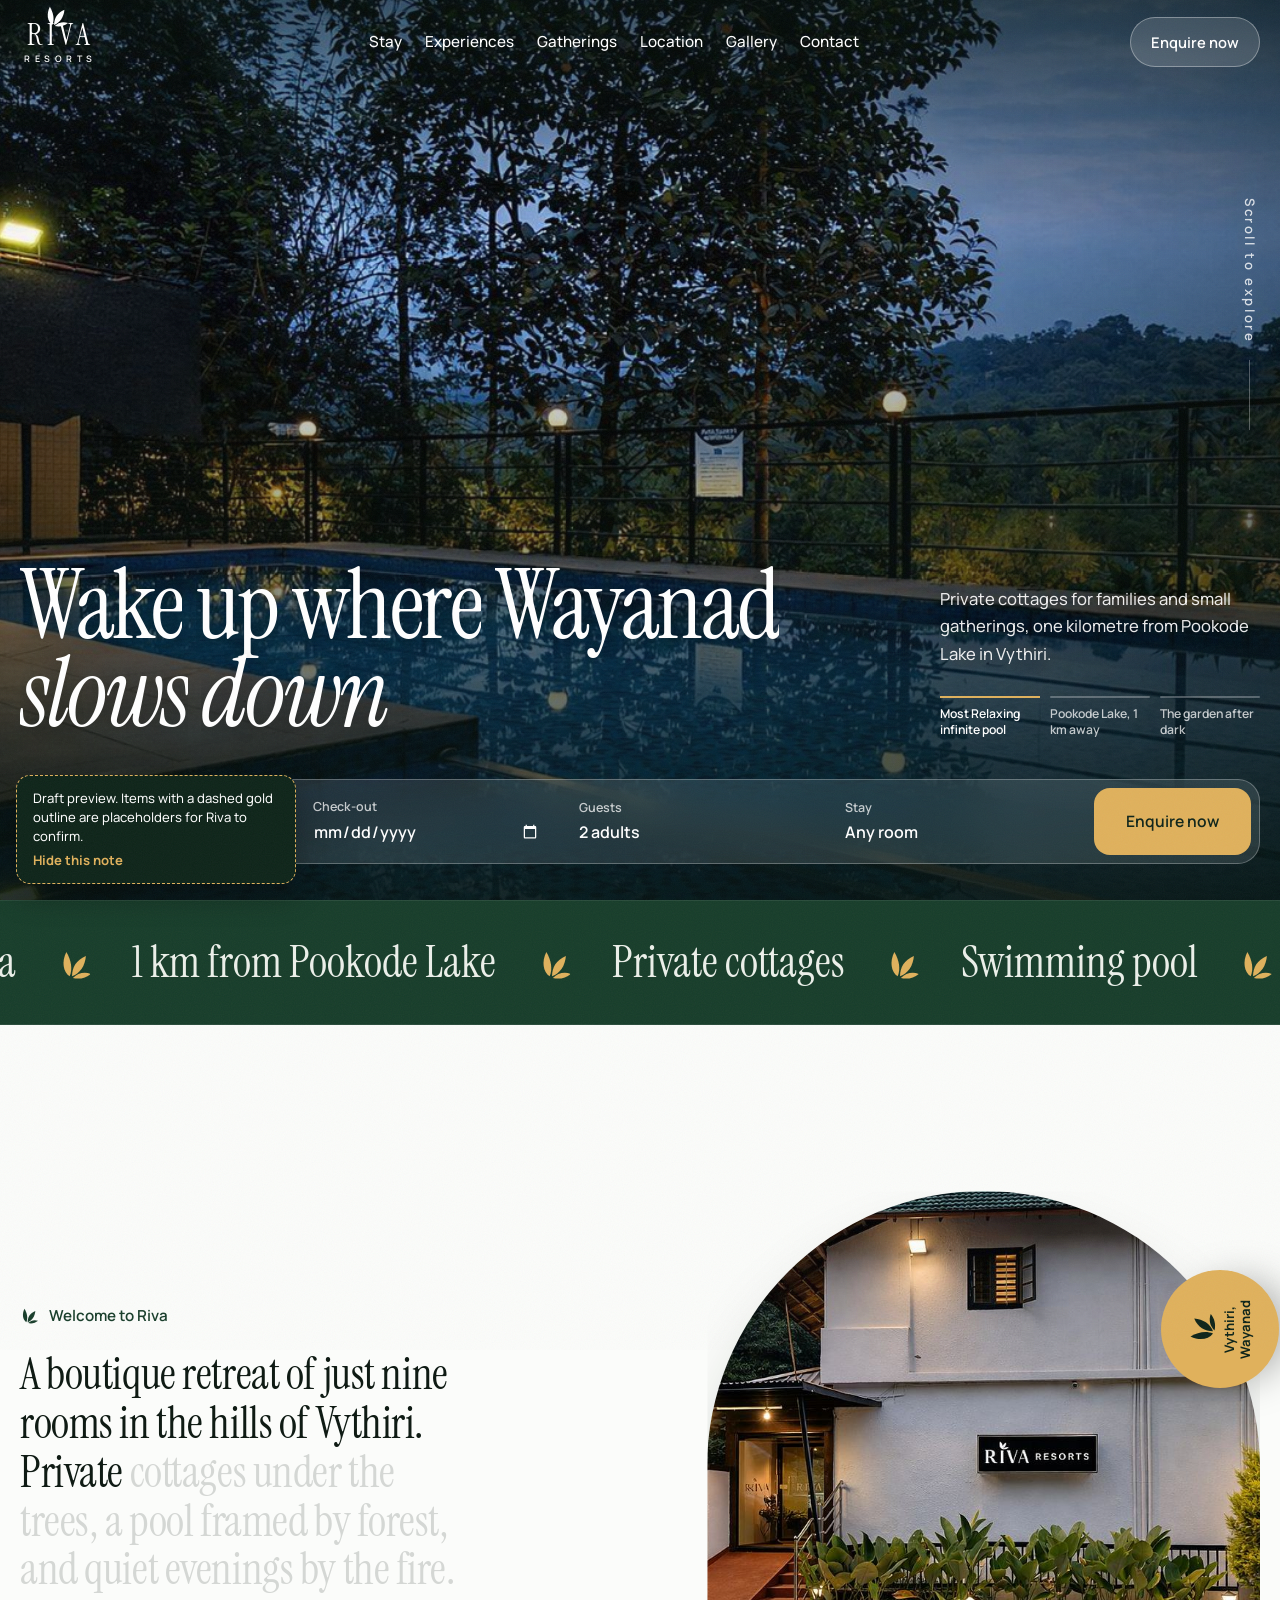
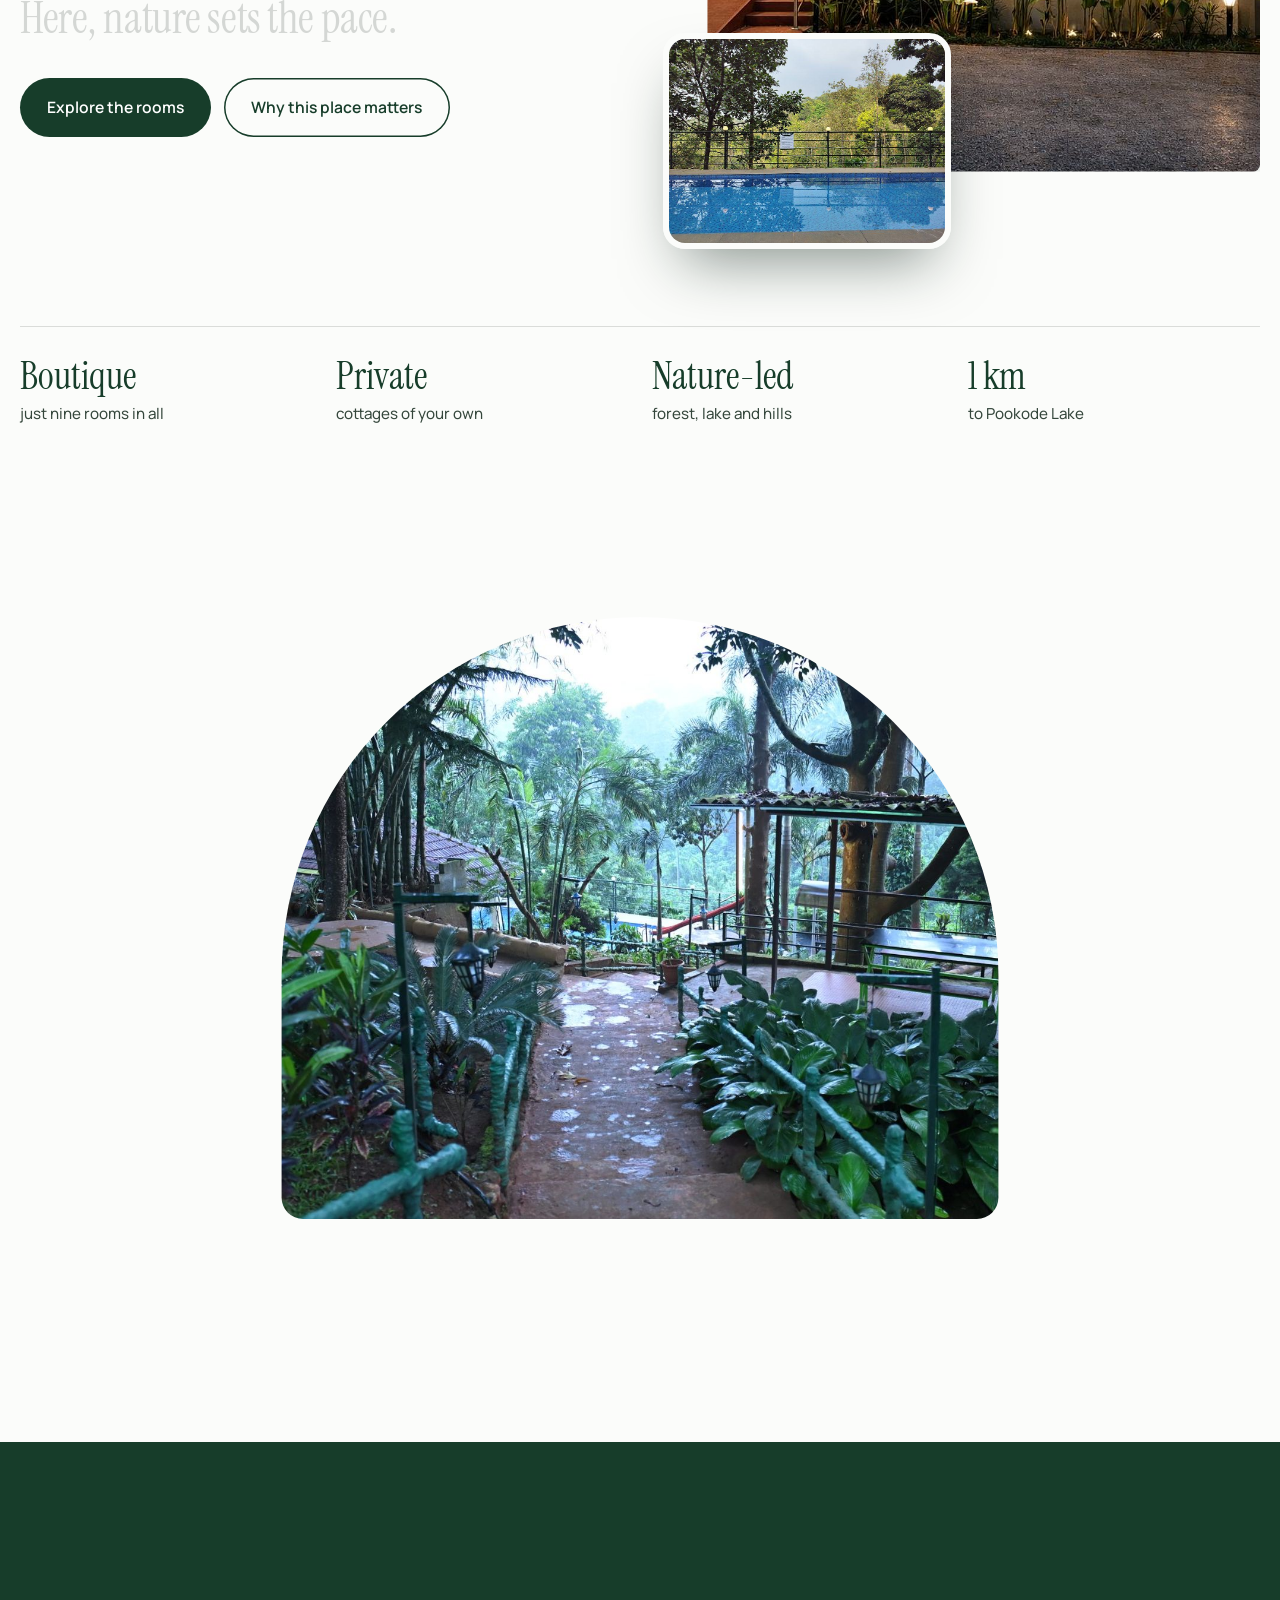
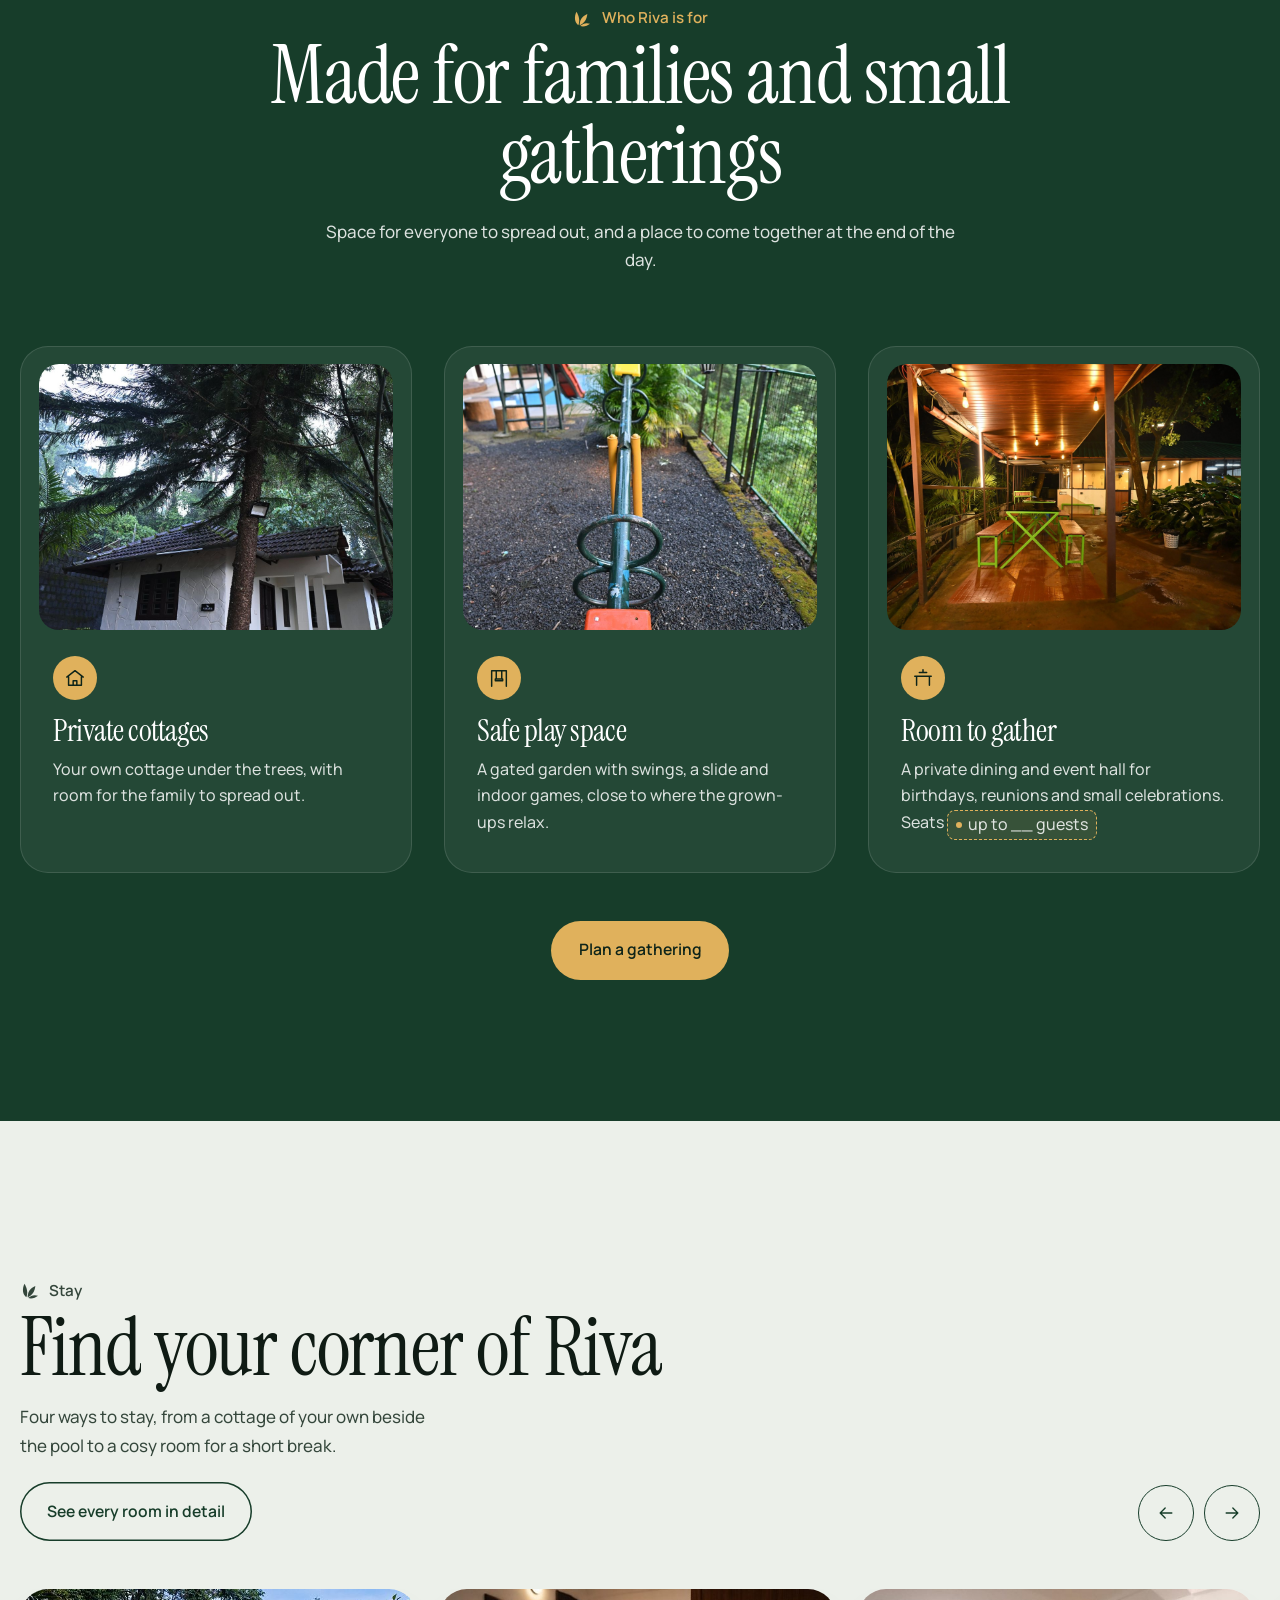
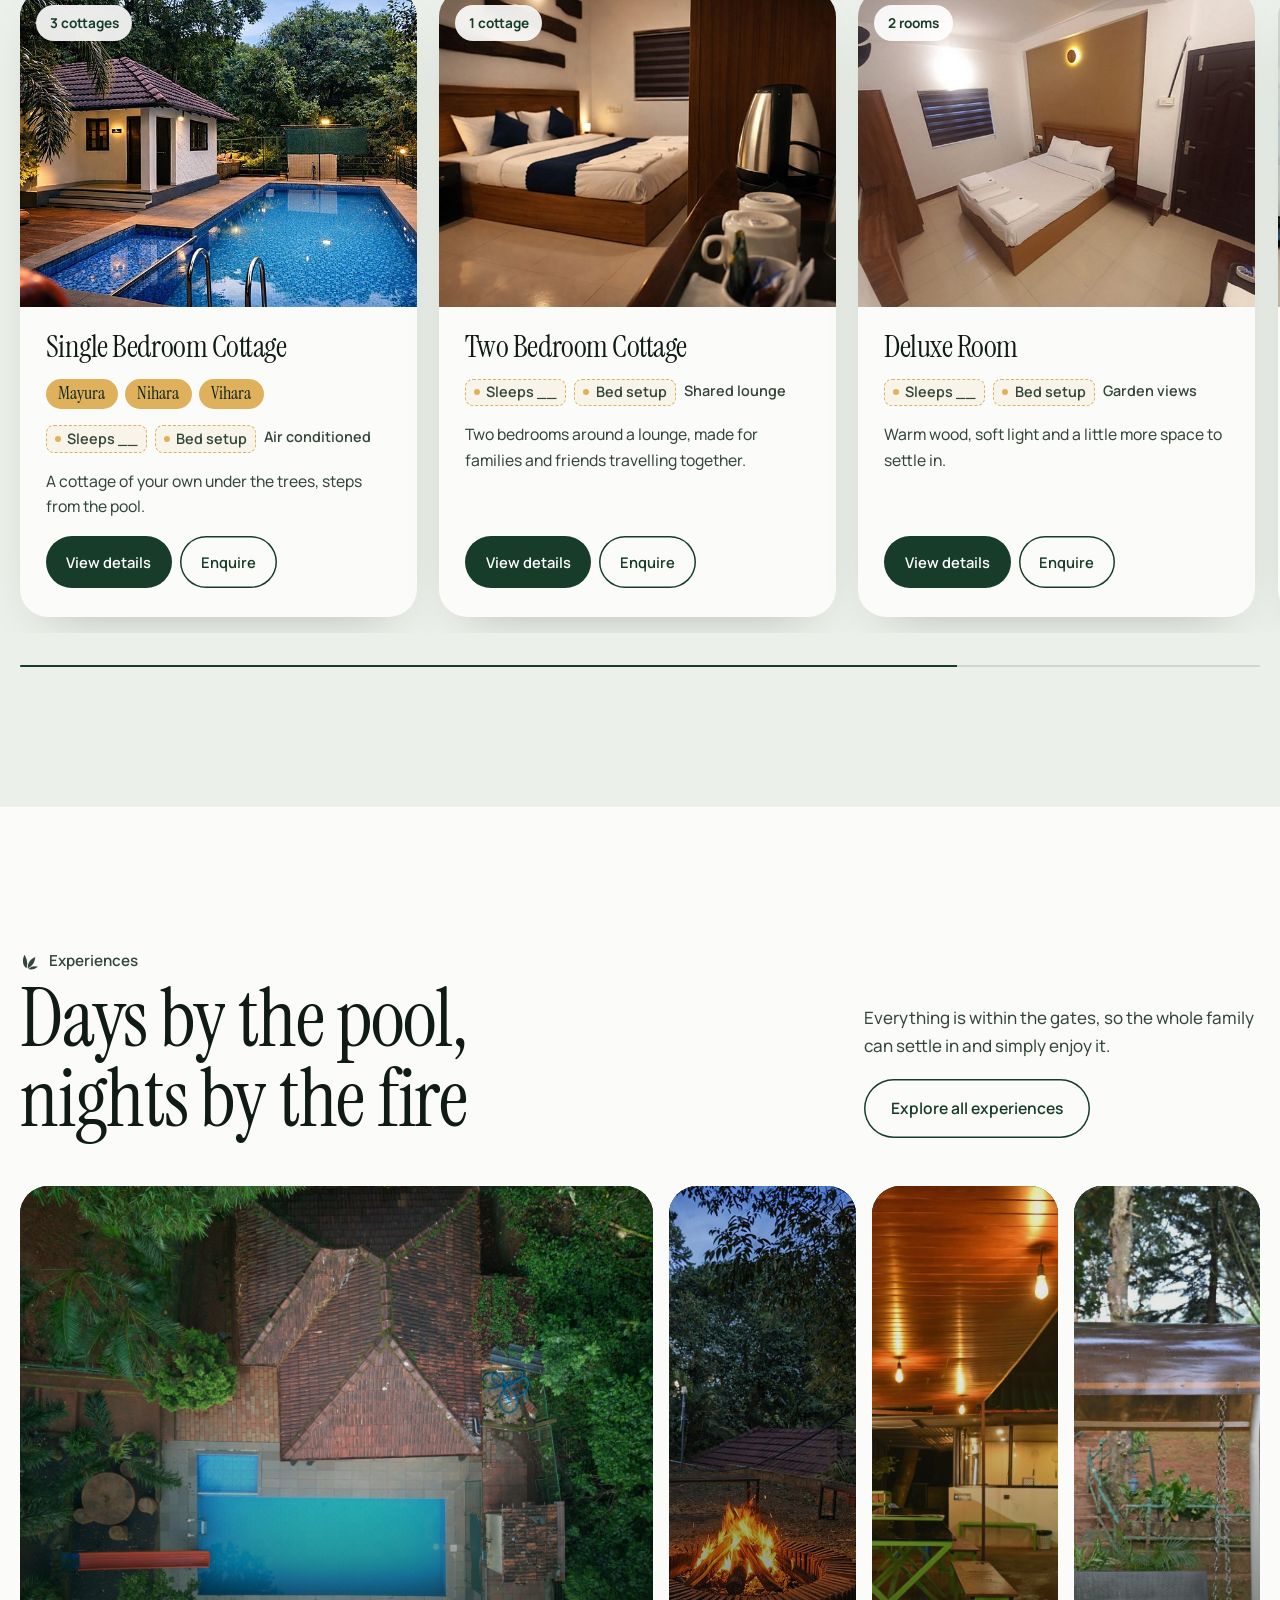
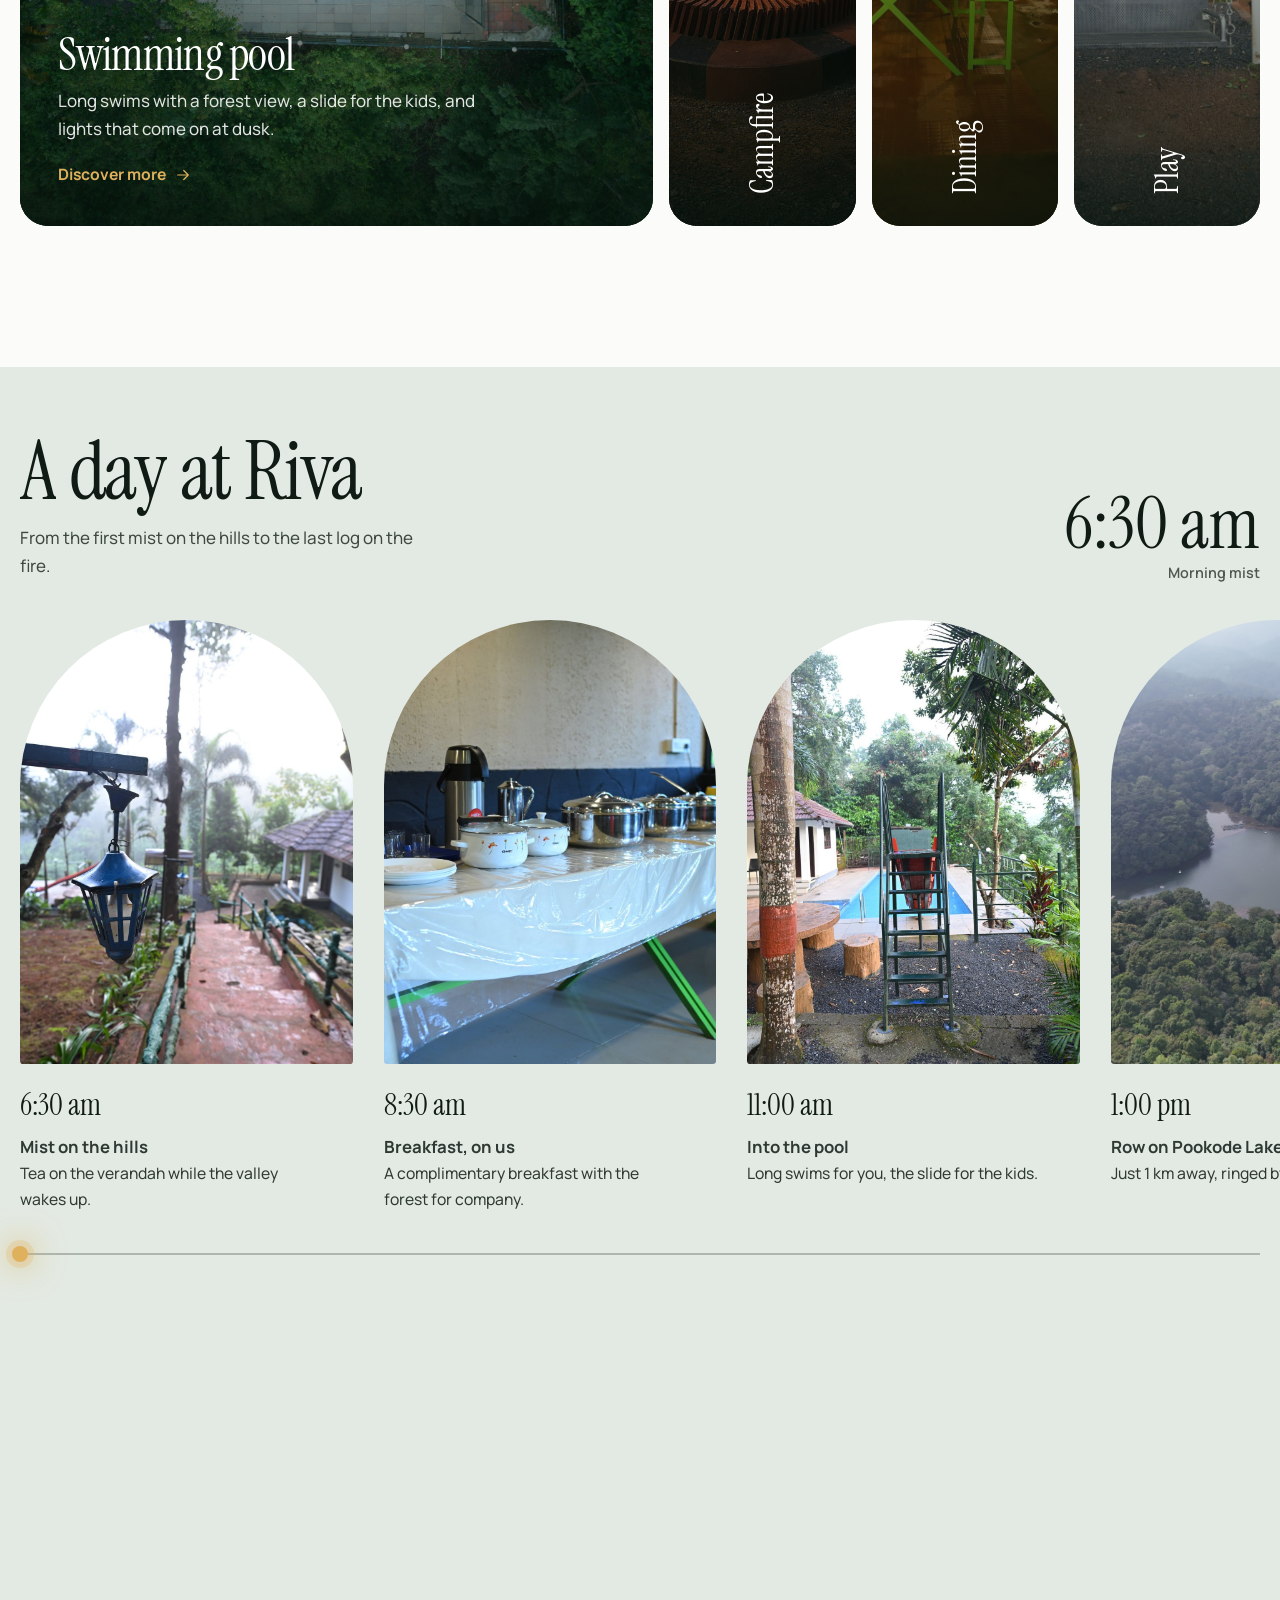
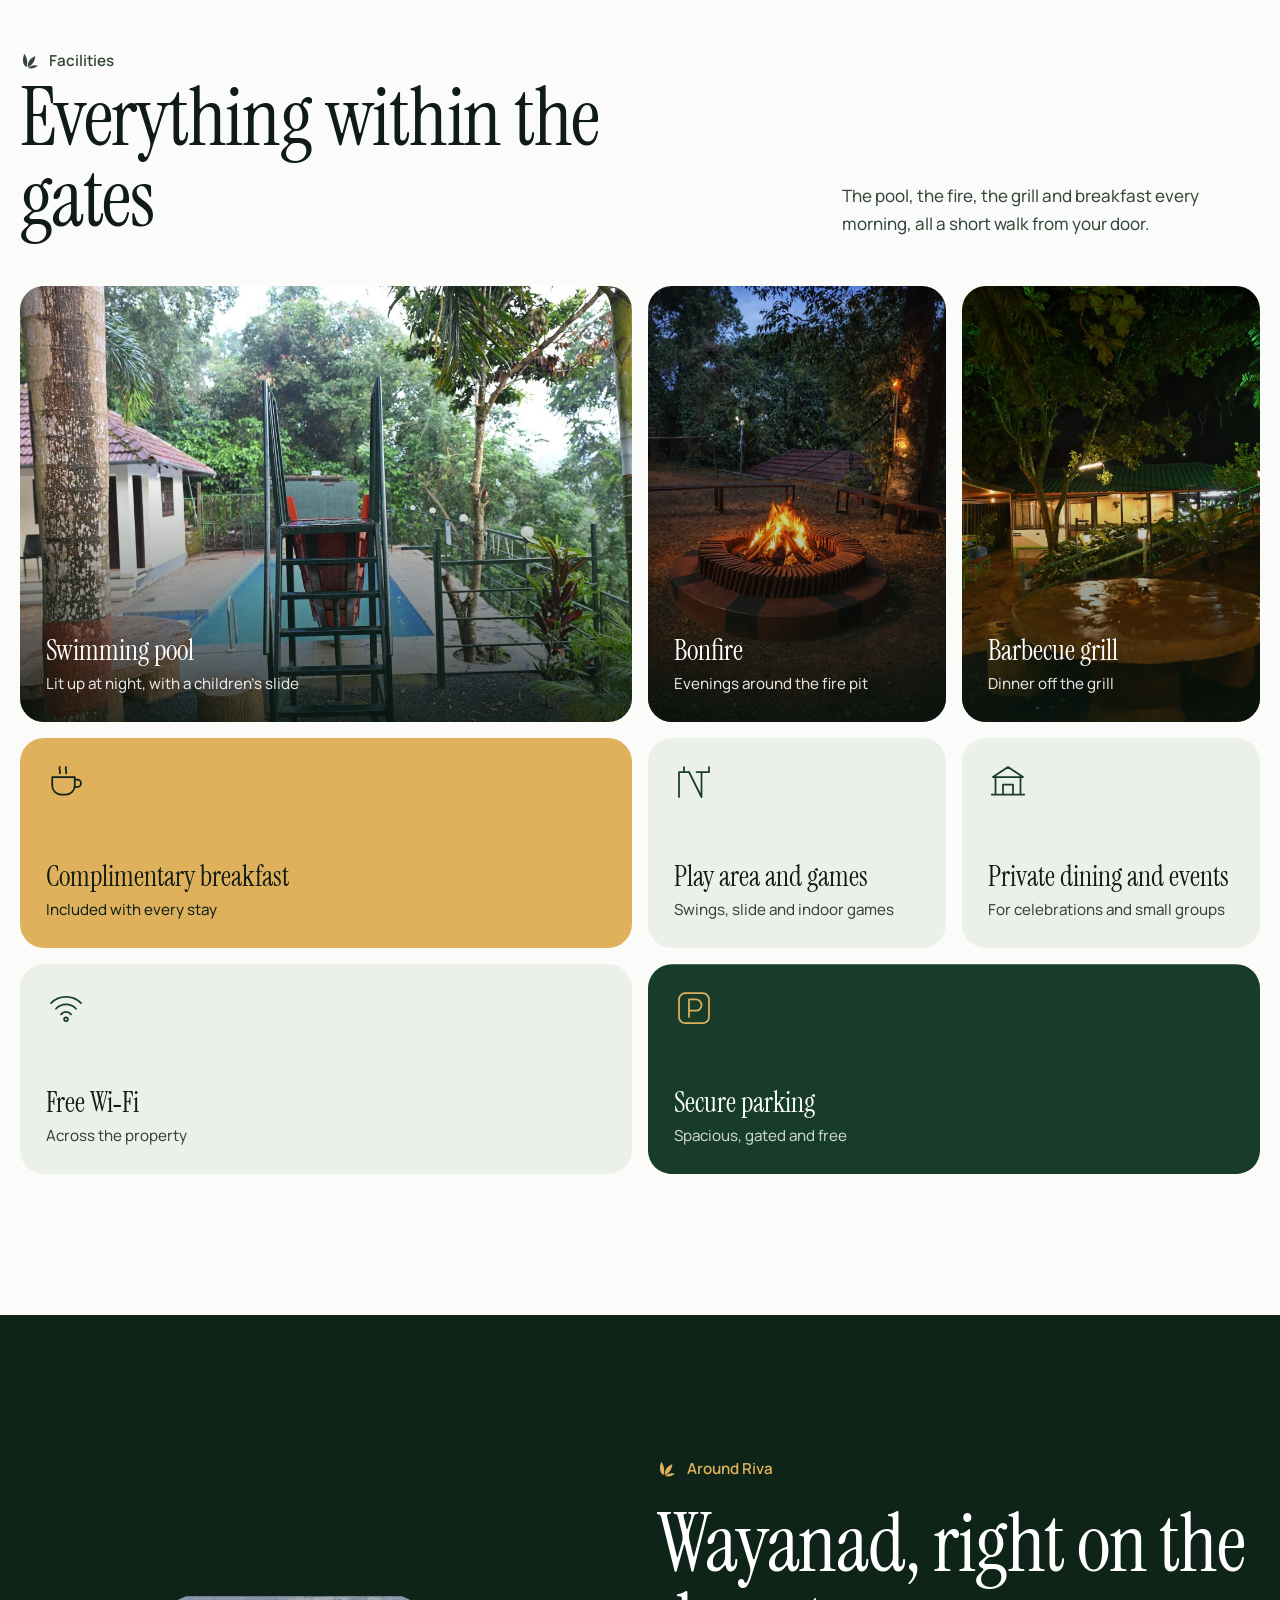
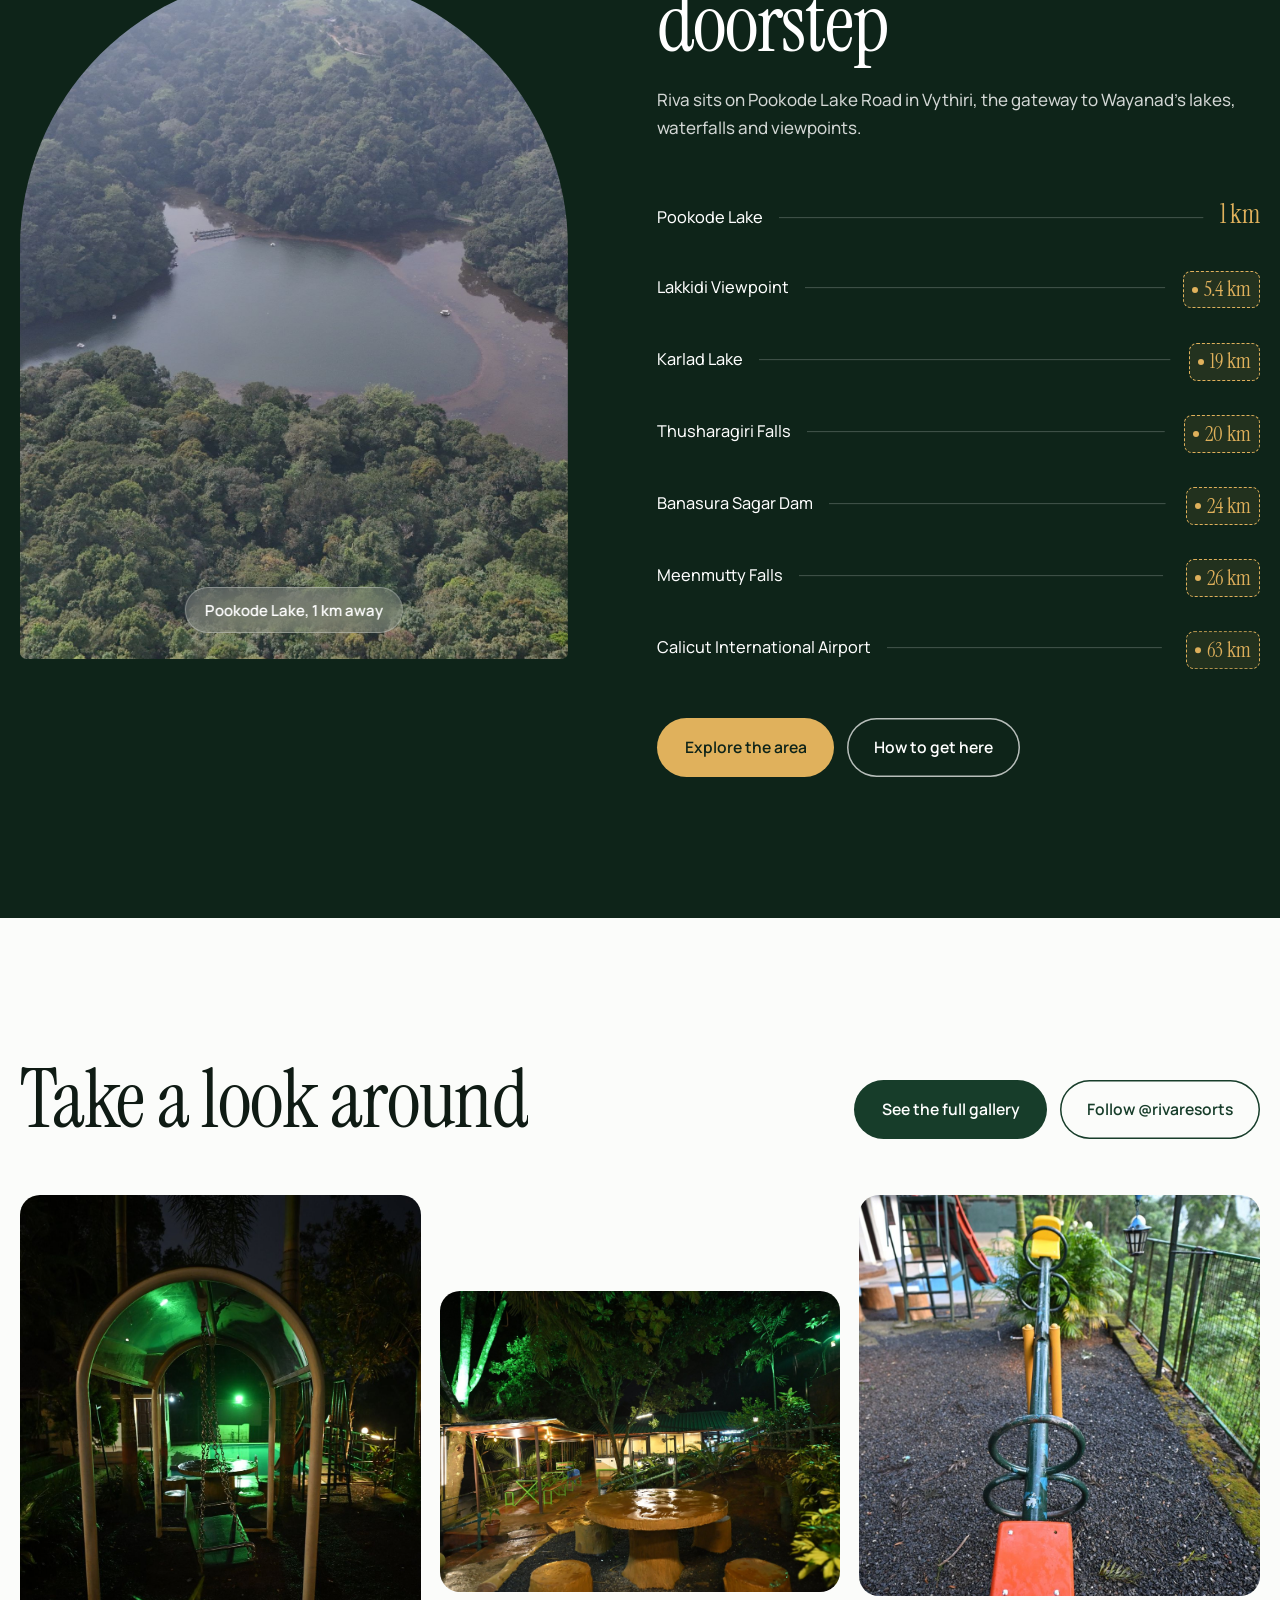
==== commit ec6089a6: "Add files via upload" ====
--- a/index.html
+++ b/index.html
@@ -3,378 +3,25 @@
 <head>
 <meta charset="utf-8">
 <meta name="viewport" content="width=device-width, initial-scale=1, viewport-fit=cover">
-<title>Riva Resorts Wayanad | Boutique cottages near Pookode Lake, Vythiri</title>
-<meta name="description" content="Riva Resorts is a boutique retreat in Vythiri, Wayanad, 1 km from Pookode Lake. Private cottages, deluxe and standard rooms with a pool, campfire nights, barbecue and complimentary breakfast.">
+<title>Riva Resorts Wayanad | Boutique cottages for families near Pookode Lake</title>
+<meta name="description" content="Riva Resorts is a boutique, nature-led retreat in Vythiri, Wayanad, 1 km from Pookode Lake. Private cottages and rooms for families and small gatherings, with a pool, campfire nights, barbecue and play area.">
 <meta property="og:title" content="Riva Resorts Wayanad">
-<meta property="og:description" content="A peaceful boutique retreat 1 km from Pookode Lake, Vythiri, Wayanad.">
+<meta property="og:description" content="Private cottages for families and small gatherings, 1 km from Pookode Lake, Wayanad.">
+<link rel="icon" type="image/svg+xml" href="assets/favicon.svg">
+<link rel="apple-touch-icon" href="assets/apple-touch-icon.png">
+<link rel="canonical" href="https://rivaresortswayanad.in/">
+<meta property="og:type" content="website">
+<meta property="og:url" content="https://rivaresortswayanad.in/">
+<meta property="og:site_name" content="Riva Resorts Wayanad">
+<meta property="og:image" content="https://rivaresortswayanad.in/assets/images/a-cottage-dusk.jpg">
+<meta name="twitter:card" content="summary_large_image">
 <meta name="theme-color" content="#0E2419">
 <script>document.documentElement.classList.add('js');</script>
-<style>
-@font-face{font-family:"Instrument Serif";font-style:normal;font-weight:400;font-display:swap;src:url(assets/fonts/serif.woff2) format("woff2")}
-@font-face{font-family:"Instrument Serif";font-style:italic;font-weight:400;font-display:swap;src:url(assets/fonts/serif-italic.woff2) format("woff2")}
-@font-face{font-family:"Manrope";font-style:normal;font-weight:200 800;font-display:swap;src:url(assets/fonts/manrope.woff2) format("woff2")}
-
-:root{
-  --forest:#173D2A;
-  --deep:#0E2419;
-  --mist:#ECF0EA;
-  --white:#FBFCFA;
-  --ink:#0F1B14;
-  --ink-2:#34463B;
-  --sage:#AFC4B4;
-  --lamp:#E0B15C;
-  --line:rgba(15,27,20,.14);
-  --serif:"Instrument Serif","Bodoni 72",Didot,Georgia,serif;
-  --sans:"Manrope","Segoe UI",system-ui,-apple-system,sans-serif;
-  --wrap:min(1320px,100% - 2.5rem);
-  --ease:cubic-bezier(.22,1,.36,1);
-  box-sizing:border-box;
-  padding-top:env(safe-area-inset-top,0px);
-  padding-bottom:env(safe-area-inset-bottom,0px);
-}
-*,*::before,*::after{box-sizing:inherit}
-html{scroll-padding-top:calc(80px + env(safe-area-inset-top,0px))}
-html.lenis,html.lenis body{height:auto}
-.lenis.lenis-smooth{scroll-behavior:auto!important}
-body{margin:0;background:var(--white);color:var(--ink);font-family:var(--sans);font-weight:450;font-size:1.0625rem;line-height:1.65;text-rendering:optimizeLegibility}
-img{max-width:100%;display:block}
-a{color:inherit}
-button{font:inherit}
-:focus-visible{outline:2px solid var(--lamp);outline-offset:3px}
-.wrap{width:var(--wrap);margin-inline:auto}
-h1,h2,h3{font-family:var(--serif);font-weight:400;line-height:.98;margin:0;letter-spacing:-.015em}
-h2{font-size:clamp(2.8rem,6.4vw,6rem)}
-h3{font-size:clamp(2rem,3.6vw,3.2rem)}
-p{margin:0 0 1em;max-width:60ch}
-.kicker{display:inline-flex;align-items:center;gap:.7rem;font-size:.95rem;font-weight:600;color:var(--forest);margin-bottom:1.4rem}
-.kicker svg{width:18px;height:18px;fill:currentColor}
-
-/* word mask reveal */
-.w{display:inline-block;overflow:hidden;vertical-align:top;padding-bottom:.08em;margin-bottom:-.08em}
-.wi{display:inline-block}
-.js .split .wi{transform:translateY(110%)}
-
-/* buttons */
-.btn{position:relative;display:inline-flex;align-items:center;justify-content:center;gap:.7rem;font-weight:600;font-size:.98rem;padding:1.05rem 1.7rem;border-radius:999px;text-decoration:none;border:0;cursor:pointer;overflow:hidden;isolation:isolate;transition:color .5s var(--ease)}
-.btn::before{content:"";position:absolute;inset:0;z-index:-1;border-radius:inherit;transform:translateY(101%);transition:transform .6s var(--ease)}
-.btn:hover::before{transform:none}
-.btn-lamp{background:var(--lamp);color:var(--deep)}
-.btn-lamp::before{background:#fff}
-.btn-forest{background:var(--forest);color:#fff}
-.btn-forest::before{background:var(--deep)}
-.btn-line{color:#fff;box-shadow:inset 0 0 0 1.5px rgba(255,255,255,.7)}
-.btn-line::before{background:#fff}
-.btn-line:hover{color:var(--deep)}
-.btn-dark-line{color:var(--forest);box-shadow:inset 0 0 0 1.5px var(--forest)}
-.btn-dark-line::before{background:var(--forest)}
-.btn-dark-line:hover{color:#fff}
-.btn svg{width:20px;height:20px;fill:currentColor}
-
-/* grain */
-.grain{position:fixed;inset:-50%;z-index:90;pointer-events:none;opacity:.05;background-image:url("data:image/svg+xml,%3Csvg xmlns='http://www.w3.org/2000/svg' width='180' height='180'%3E%3Cfilter id='n'%3E%3CfeTurbulence type='fractalNoise' baseFrequency='.9' numOctaves='2' stitchTiles='stitch'/%3E%3C/filter%3E%3Crect width='100%25' height='100%25' filter='url(%23n)'/%3E%3C/svg%3E");animation:grain 1s steps(4) infinite}
-@keyframes grain{25%{transform:translate(-3%,2%)}50%{transform:translate(2%,-3%)}75%{transform:translate(-1%,3%)}}
-
-/* ---------- Preloader ---------- */
-.loader{position:fixed;inset:0;z-index:100;background:var(--deep);color:#fff;display:none;place-items:center}
-.js .loader{display:grid}
-.loader .mark{display:flex;flex-direction:column;align-items:center}
-.loader .letters{font-family:var(--serif);font-size:clamp(4rem,12vw,9rem);letter-spacing:.14em;padding-left:.14em;line-height:1;display:flex;overflow:hidden}
-.loader .letters span{display:inline-block;transform:translateY(105%)}
-.loader .lsprig{width:clamp(48px,7vw,80px);height:clamp(48px,7vw,80px);fill:var(--lamp);margin-bottom:.6rem}
-.loader .lsprig path{transform-origin:50% 100%;transform:scale(0)}
-.loader small{margin-top:1rem;font-family:var(--serif);font-size:1.1rem;letter-spacing:.5em;padding-left:.5em;opacity:0}
-
-/* ---------- Brand ---------- */
-.brand{display:inline-flex;flex-direction:column;align-items:center;text-decoration:none;color:inherit;line-height:1}
-.brand .word{font-family:var(--serif);font-size:1.9rem;letter-spacing:.16em;padding-left:.16em}
-.brand .i{position:relative;display:inline-block}
-.brand .sprig{position:absolute;left:50%;bottom:76%;width:.8em;height:.8em;transform:translateX(-38%);fill:currentColor;overflow:visible}
-.brand small{font-size:.56rem;font-weight:600;letter-spacing:.5em;padding-left:.5em;margin-top:.3rem}
-
-/* ---------- Header ---------- */
-.header{position:fixed;top:0;left:0;right:0;z-index:60;padding-top:env(safe-area-inset-top,0px);color:#fff;transition:transform .6s var(--ease),background .4s,color .4s}
-.header .bar{display:flex;align-items:center;justify-content:space-between;height:84px;gap:1.5rem}
-.header.scrolled{background:rgba(251,252,250,.82);backdrop-filter:blur(16px) saturate(1.4);-webkit-backdrop-filter:blur(16px) saturate(1.4);color:var(--forest);box-shadow:0 1px 0 var(--line)}
-.header.hide{transform:translateY(-100%)}
-.nav{display:flex;gap:2.2rem;font-size:.95rem;font-weight:500}
-.nav a{text-decoration:none;position:relative;overflow:hidden;display:inline-block;height:1.5em;line-height:1.5}
-.nav a span{display:block;transition:transform .5s var(--ease)}
-.nav a span+span{position:absolute;left:0;top:100%}
-.nav a:hover span{transform:translateY(-100%)}
-.head-cta{display:flex;align-items:center;gap:.8rem}
-.head-cta .btn{padding:.8rem 1.3rem;font-size:.92rem}
-.header:not(.scrolled) .head-cta .btn-forest{background:rgba(255,255,255,.14);backdrop-filter:blur(10px);-webkit-backdrop-filter:blur(10px);box-shadow:inset 0 0 0 1px rgba(255,255,255,.35)}
-.menu-btn{display:none;background:none;border:0;color:inherit;width:44px;height:44px;cursor:pointer;position:relative}
-.menu-btn i{position:absolute;left:10px;right:10px;height:1.5px;background:currentColor;transition:transform .5s var(--ease),top .5s var(--ease)}
-.menu-btn i:first-child{top:17px}.menu-btn i:last-child{top:26px}
-.menu-open .menu-btn i:first-child{top:21px;transform:rotate(45deg)}
-.menu-open .menu-btn i:last-child{top:21px;transform:rotate(-45deg)}
-.mobile-menu{position:fixed;inset:0;z-index:55;background:var(--deep);color:#fff;display:flex;flex-direction:column;justify-content:center;padding:6rem 1.6rem calc(2rem + env(safe-area-inset-bottom,0px));clip-path:circle(0% at calc(100% - 42px) 42px);transition:clip-path .9s var(--ease);visibility:hidden}
-.menu-open .mobile-menu{clip-path:circle(150% at calc(100% - 42px) 42px);visibility:visible}
-.mobile-menu a{font-family:var(--serif);font-size:clamp(2.6rem,11vw,3.6rem);text-decoration:none;line-height:1.2}
-.mobile-menu .mm-foot{margin-top:2.5rem;font-size:1rem;color:var(--sage)}
-.menu-open .header{color:#fff;background:transparent;box-shadow:none;backdrop-filter:none}
-
-/* ---------- Hero ---------- */
-.hero{position:relative;height:100svh;min-height:640px;color:#fff;overflow:hidden;isolation:isolate;display:flex;flex-direction:column;justify-content:flex-end}
-.hero-media{position:absolute;inset:0;z-index:-2;overflow:hidden}
-.hero-media img{width:100%;height:115%;object-fit:cover;object-position:center 60%}
-.hero::after{content:"";position:absolute;inset:0;z-index:-1;background:linear-gradient(180deg,rgba(6,18,12,.6) 0%,rgba(6,18,12,0) 28%,rgba(6,18,12,.1) 50%,rgba(6,18,12,.82) 100%)}
-.hero-copy{display:grid;grid-template-columns:1fr minmax(240px,320px);align-items:end;gap:2rem}
-.hero h1{font-size:clamp(3.4rem,7.6vw,7.6rem);line-height:.9;letter-spacing:-.025em}
-.hero h1 em{font-style:italic}
-.hero-sub{font-size:clamp(1rem,1.3vw,1.15rem);max-width:34ch;color:rgba(255,255,255,.92);margin:0 0 .6rem}
-.booking-bar{margin:2.6rem 0 clamp(1.5rem,4vh,2.5rem);display:grid;grid-template-columns:1fr 1fr 1fr 1fr auto;align-items:stretch;background:rgba(255,255,255,.12);backdrop-filter:blur(18px) saturate(1.3);-webkit-backdrop-filter:blur(18px) saturate(1.3);border:1px solid rgba(255,255,255,.28);border-radius:22px;padding:.5rem;gap:.25rem}
-.bb-field{display:flex;flex-direction:column;justify-content:center;padding:.55rem 1.1rem;border-radius:16px;transition:background .3s}
-.bb-field:hover,.bb-field:focus-within{background:rgba(255,255,255,.12)}
-.bb-field label{font-size:.78rem;font-weight:600;color:rgba(255,255,255,.75)}
-.bb-field input,.bb-field select{background:transparent;border:0;color:#fff;font:600 1rem var(--sans);padding:.15rem 0;outline:none;width:100%;color-scheme:dark;appearance:none;-webkit-appearance:none}
-.bb-field select option{color:var(--ink)}
-.booking-bar .btn{border-radius:16px;padding-inline:2rem}
-.bb-err{grid-column:1/-1;color:#FFD9A0;font-size:.9rem;padding:0 1.1rem;margin:0;display:none}
-.bb-err.on{display:block}
-.scroll-cue{position:absolute;right:max(1.25rem,(100% - 1320px)/2);top:22%;writing-mode:vertical-rl;font-size:.82rem;font-weight:600;letter-spacing:.2em;display:flex;align-items:center;gap:1rem;color:rgba(255,255,255,.8)}
-.scroll-cue i{display:block;width:1px;height:70px;background:rgba(255,255,255,.3);position:relative;overflow:hidden}
-.scroll-cue i::after{content:"";position:absolute;left:0;top:-40%;width:100%;height:40%;background:#fff;animation:cue 2.2s var(--ease) infinite}
-@keyframes cue{to{top:100%}}
-
-/* ---------- Marquee ---------- */
-.marquee{background:var(--forest);color:var(--mist);overflow:hidden;padding:1.6rem 0;border-block:1px solid rgba(255,255,255,.08)}
-.marquee-track{display:flex;width:max-content;gap:0;will-change:transform}
-.marquee-group{display:flex;align-items:center;gap:2.6rem;padding-right:2.6rem;font-family:var(--serif);font-size:clamp(1.8rem,3.4vw,3rem);white-space:nowrap}
-.marquee-group svg{width:.75em;height:.75em;fill:var(--lamp);flex:none}
-.no-js-marquee .marquee-track{animation:mq 40s linear infinite}
-@keyframes mq{to{transform:translateX(-50%)}}
-
-/* ---------- Intro ---------- */
-.intro{padding:clamp(6rem,13vw,11rem) 0 clamp(4rem,8vw,6rem);background:var(--white)}
-.intro-grid{display:grid;grid-template-columns:minmax(0,1.05fr) minmax(0,.95fr);gap:clamp(3rem,6vw,6.5rem);align-items:center}
-.intro-visual{position:relative;padding:0 0 14% 0}
-.intro-visual .main{border-radius:999px 999px 28px 28px;overflow:hidden;aspect-ratio:1/1.05;box-shadow:0 40px 80px -30px rgba(14,36,25,.45)}
-.intro-visual .main img{width:100%;height:118%;object-fit:cover;object-position:50% 50%}
-.intro-visual .float{position:absolute;left:-8%;bottom:0;width:52%;border-radius:22px;overflow:hidden;border:6px solid var(--white);box-shadow:0 30px 60px -20px rgba(14,36,25,.5);aspect-ratio:4/3}
-.intro-visual .float img{width:100%;height:100%;object-fit:cover}
-.intro-visual .badge{position:absolute;right:-1.2rem;top:12%;width:118px;height:118px;border-radius:50%;background:var(--lamp);color:var(--deep);display:grid;place-items:center;text-align:center;font-weight:700;font-size:.82rem;line-height:1.25;box-shadow:0 20px 40px -12px rgba(0,0,0,.35)}
-.intro-visual .badge b{display:block;font-family:var(--serif);font-weight:400;font-size:2.1rem;line-height:1}
-.intro-text{font-family:var(--serif);font-size:clamp(2rem,3.4vw,3.5rem);line-height:1.12;letter-spacing:-.01em;max-width:22ch;margin:0}
-.intro-text .word{opacity:1}
-.js .intro-text .word{opacity:.16}
-.intro-meta{display:grid;grid-template-columns:repeat(4,1fr);gap:1.5rem;margin-top:clamp(3rem,6vw,5rem);border-top:1px solid var(--line);padding-top:1.8rem}
-.intro-meta div{font-size:.95rem;color:var(--ink-2)}
-.intro-meta b{display:block;font-family:var(--serif);font-weight:400;font-size:clamp(1.8rem,3vw,2.6rem);color:var(--forest);line-height:1.1;margin-bottom:.2rem}
-.grow{padding:0 0 clamp(5rem,10vw,8rem);background:var(--white)}
-.grow-frame{height:min(88vh,820px);overflow:hidden;border-radius:0;will-change:clip-path}
-.grow-frame img{width:100%;height:120%;object-fit:cover}
-.js .grow-frame{clip-path:inset(12% 22% 12% 22% round 400px 400px 24px 24px)}
-
-/* ---------- Stays (stacking cards) ---------- */
-.stays{background:var(--mist);padding:clamp(6rem,11vw,9rem) 0 clamp(4rem,8vw,6rem)}
-.stays-head{display:flex;justify-content:space-between;align-items:end;gap:2rem;flex-wrap:wrap;margin-bottom:clamp(3rem,6vw,4.5rem)}
-.stays-head p{max-width:36ch;color:var(--ink-2);margin:0}
-.cards{position:relative}
-.card{position:sticky;top:calc(100px + env(safe-area-inset-top,0px));display:grid;grid-template-columns:1.15fr 1fr;height:min(calc(100svh - 130px),680px);min-height:520px;background:var(--forest);color:#fff;border-radius:28px;overflow:hidden;margin-bottom:2.5rem;transform-origin:50% 0;box-shadow:0 -20px 50px rgba(14,36,25,.18)}
-.card:nth-child(2){background:#1D4632}.card:nth-child(3){background:#21503A}.card:nth-child(4){background:#2A5C44}
-.card-media{position:relative;overflow:hidden}
-.card-media img{position:absolute;inset:0;width:100%;height:100%;object-fit:cover;transition:transform 1.4s var(--ease)}
-.card:hover .card-media img.main{transform:scale(1.05)}
-.card-media img.inset{position:absolute;inset:auto 1.4rem 1.4rem auto;width:38%;height:auto;aspect-ratio:4/3;border-radius:14px;border:4px solid rgba(255,255,255,.9);box-shadow:0 20px 40px rgba(0,0,0,.35)}
-.card-body{padding:clamp(2rem,4.5vw,4rem);display:flex;flex-direction:column;justify-content:space-between;gap:2rem}
-.card-top{display:flex;justify-content:space-between;align-items:center;gap:1rem;font-size:.92rem;font-weight:600;color:var(--sage)}
-.card-top .pill{border:1px solid rgba(255,255,255,.3);border-radius:999px;padding:.4rem .9rem;color:#fff}
-.card h3{font-size:clamp(2.4rem,4.4vw,4.4rem);margin-bottom:1.2rem}
-.card p{color:rgba(255,255,255,.86);max-width:42ch}
-.names{display:flex;flex-wrap:wrap;gap:.5rem;margin:0 0 1.4rem;padding:0;list-style:none}
-.names li{font-family:var(--serif);font-size:1.35rem;color:var(--deep);background:var(--lamp);border-radius:999px;padding:.15rem 1rem}
-.amen{list-style:none;padding:0;margin:0;display:grid;grid-template-columns:1fr 1fr;gap:.7rem 1.5rem;font-size:.95rem;color:rgba(255,255,255,.88)}
-.amen li{display:flex;gap:.6rem;align-items:center}
-.amen svg{width:18px;height:18px;flex:none;stroke:var(--lamp);fill:none;stroke-width:1.8}
-.card .btn{align-self:flex-start}
-
-/* ---------- Day at Riva (pinned horizontal) ---------- */
-.day{position:relative;background:#E3EAE3;color:var(--ink);overflow:hidden}
-.day-pin{height:100svh;display:flex;flex-direction:column;justify-content:center;gap:2.5rem;padding:calc(84px + env(safe-area-inset-top,0px)) 0 2rem}
-.day-head{display:flex;justify-content:space-between;align-items:end;gap:2rem}
-.day-head p{margin:.8rem 0 0;max-width:36ch;color:inherit;opacity:.78}
-.clock{text-align:right;font-family:var(--serif);font-size:clamp(2.6rem,5.6vw,5.4rem);line-height:1;font-variant-numeric:tabular-nums}
-.clock small{display:block;font-family:var(--sans);font-size:.9rem;font-weight:600;opacity:.7;margin-top:.4rem}
-.day-track{display:flex;gap:clamp(1.2rem,2.4vw,2.2rem);padding-inline:max(1.25rem,(100% - 1320px)/2);will-change:transform}
-.moment{flex:0 0 clamp(270px,26vw,380px);margin:0}
-.moment .ph{overflow:hidden;border-radius:999px 999px 20px 20px;aspect-ratio:3/4;max-height:52vh;width:100%}
-.moment img{width:100%;height:100%;object-fit:cover;transition:transform 1.2s var(--ease)}
-.moment:hover img{transform:scale(1.06)}
-.moment time{display:block;font-family:var(--serif);font-size:1.9rem;margin:1rem 0 .2rem}
-.moment figcaption{font-size:.98rem;opacity:.85;max-width:30ch}
-.moment strong{display:block;font-weight:700;font-size:1.05rem;opacity:1}
-.sun-line{position:relative;height:2px;background:currentColor;opacity:.25;margin-inline:max(1.25rem,(100% - 1320px)/2)}
-.sun{position:absolute;left:0;top:50%;width:16px;height:16px;margin:-8px 0 0 -8px;border-radius:50%;background:var(--lamp);box-shadow:0 0 0 6px rgba(224,177,92,.25),0 0 30px 6px rgba(224,177,92,.6);opacity:1}
-.sun-wrap{position:relative;margin-inline:max(1.25rem,(100% - 1320px)/2)}
-.sun-wrap .sun-line{margin:0}
-
-/* ---------- Facilities bento ---------- */
-.facilities{padding:clamp(6rem,11vw,9rem) 0;background:var(--white)}
-.fac-head{display:grid;grid-template-columns:1fr 1fr;gap:2rem;align-items:end;margin-bottom:3rem}
-.fac-head p{color:var(--ink-2);margin:0;justify-self:end;max-width:38ch}
-.bento{display:grid;grid-template-columns:repeat(4,1fr);grid-auto-rows:minmax(210px,auto);gap:1rem}
-.tile{position:relative;border-radius:24px;overflow:hidden;background:var(--mist);padding:1.6rem;display:flex;flex-direction:column;justify-content:flex-end;min-height:210px;transition:transform .7s var(--ease)}
-.tile:hover{transform:translateY(-6px)}
-.tile b{font-family:var(--serif);font-weight:400;font-size:clamp(1.6rem,2.2vw,2.1rem);line-height:1.05;display:block}
-.tile span{font-size:.95rem;color:var(--ink-2);display:block;margin-top:.35rem}
-.tile svg.ic{position:absolute;top:1.5rem;left:1.6rem;width:40px;height:40px;stroke:var(--forest);fill:none;stroke-width:1.4;stroke-linecap:round;stroke-linejoin:round}
-.tile.photo{color:#fff}
-.tile.photo img{position:absolute;inset:0;width:100%;height:100%;object-fit:cover;z-index:0;transition:transform 1.4s var(--ease)}
-.tile.photo:hover img{transform:scale(1.07)}
-.tile.photo::after{content:"";position:absolute;inset:0;background:linear-gradient(180deg,rgba(0,0,0,0) 40%,rgba(6,18,12,.8));z-index:1}
-.tile.photo > div{position:relative;z-index:2}
-.tile.photo span{color:rgba(255,255,255,.88)}
-.tile.dark{background:var(--forest);color:#fff}
-.tile.dark span{color:rgba(255,255,255,.78)}
-.tile.dark svg.ic{stroke:var(--lamp)}
-.tile.lamp{background:var(--lamp)}
-.tile.lamp svg.ic{stroke:var(--deep)}
-.t-pool{grid-column:span 2;grid-row:span 2}
-.t-fire{grid-column:span 1;grid-row:span 2}
-.t-bbq{grid-column:span 1;grid-row:span 2}
-.t-wide{grid-column:span 2}
-
-/* ---------- Around ---------- */
-.around{position:relative;background:var(--deep);color:#fff;padding:clamp(6rem,11vw,9rem) 0;overflow:hidden}
-.around-grid{display:grid;grid-template-columns:1fr 1.1fr;gap:clamp(3rem,7vw,7rem);align-items:center}
-.around-photo{position:relative;border-radius:999px 999px 24px 24px;overflow:hidden;aspect-ratio:4/5}
-.around-photo img{width:100%;height:120%;object-fit:cover}
-.around-photo .tag{position:absolute;left:50%;bottom:1.6rem;transform:translateX(-50%);background:rgba(255,255,255,.16);backdrop-filter:blur(12px);-webkit-backdrop-filter:blur(12px);border:1px solid rgba(255,255,255,.3);border-radius:999px;padding:.6rem 1.2rem;font-weight:600;font-size:.95rem;white-space:nowrap}
-.around h2{margin-bottom:1.4rem}
-.around p{color:rgba(255,255,255,.82)}
-.dist{list-style:none;padding:0;margin:2.4rem 0 0}
-.dist li{display:flex;align-items:baseline;gap:1rem;padding:.85rem 0;font-size:1.02rem;cursor:default}
-.dist .lead{flex:1;height:1px;background:rgba(255,255,255,.22);transform-origin:left;transform:translateY(-.3em)}
-.dist .km{font-family:var(--serif);font-size:1.6rem;color:var(--lamp);white-space:nowrap;transition:transform .5s var(--ease)}
-.dist .place{transition:transform .5s var(--ease)}
-.dist li:hover .place{transform:translateX(10px)}
-.dist li:hover .km{transform:scale(1.15)}
-
-/* ---------- Gallery (parallax columns) ---------- */
-.gallery{padding:clamp(6rem,11vw,9rem) 0;background:var(--white);overflow:hidden}
-.gallery-head{display:flex;justify-content:space-between;align-items:end;gap:1.5rem;flex-wrap:wrap;margin-bottom:3.5rem}
-.cols{display:grid;grid-template-columns:repeat(3,1fr);gap:1.2rem;align-items:start}
-.col{display:flex;flex-direction:column;gap:1.2rem}
-.col:nth-child(2){margin-top:6rem}
-.shot{border-radius:20px;overflow:hidden;border:0;padding:0;background:var(--mist);cursor:pointer;display:block;width:100%}
-.shot img{width:100%;object-fit:cover;transition:transform 1.2s var(--ease)}
-.shot:hover img{transform:scale(1.06)}
-.shot.tall img{aspect-ratio:3/4}.shot.wide img{aspect-ratio:4/3}.shot.sq img{aspect-ratio:1}
-dialog.lightbox{border:0;padding:0;background:transparent;max-width:min(1200px,94vw);max-height:92vh}
-dialog.lightbox::backdrop{background:rgba(6,18,12,.92);backdrop-filter:blur(6px)}
-dialog.lightbox img{max-height:86vh;width:auto;border-radius:12px}
-dialog.lightbox .x{position:fixed;top:calc(1rem + env(safe-area-inset-top,0px));right:1rem;background:#fff;border:0;border-radius:999px;padding:.7rem 1.2rem;font-weight:600;cursor:pointer}
-
-/* ---------- Book CTA ---------- */
-.book{position:relative;color:#fff;overflow:hidden;isolation:isolate;padding:clamp(7rem,13vw,11rem) 0}
-.book-bg{position:absolute;inset:-15% 0;z-index:-2}
-.book-bg img{width:100%;height:100%;object-fit:cover}
-.book::after{content:"";position:absolute;inset:0;z-index:-1;background:linear-gradient(90deg,rgba(6,18,12,.92) 0%,rgba(6,18,12,.7) 50%,rgba(6,18,12,.45) 100%)}
-.book-grid{display:grid;grid-template-columns:1.1fr 1fr;gap:clamp(3rem,6vw,6rem);align-items:center}
-.book h2{font-size:clamp(3rem,7vw,7rem);margin-bottom:1.6rem}
-.book p{color:rgba(255,255,255,.88);font-size:1.1rem}
-.phone{display:inline-block;font-family:var(--serif);font-size:clamp(2.2rem,4.4vw,3.6rem);color:var(--lamp);text-decoration:none;margin:1.2rem 0 1.4rem;line-height:1}
-.addr{font-size:.98rem;color:rgba(255,255,255,.78)}
-.form{background:rgba(251,252,250,.97);color:var(--ink);border-radius:28px;padding:clamp(1.6rem,3.5vw,2.8rem);display:grid;grid-template-columns:1fr 1fr;gap:1rem 1.1rem;box-shadow:0 40px 80px rgba(0,0,0,.35)}
-.form h3{grid-column:1/-1;font-size:2.4rem;margin-bottom:.3rem}
-.full{grid-column:1/-1}
-.field label{display:block;font-size:.85rem;font-weight:700;margin-bottom:.4rem;color:var(--ink-2)}
-.field input,.field select,.field textarea{width:100%;font:500 1rem var(--sans);color:var(--ink);background:#fff;border:1.5px solid var(--line);border-radius:14px;padding:.85rem 1rem;min-height:52px;transition:border-color .3s}
-.field textarea{min-height:92px;resize:vertical}
-.field input:focus,.field select:focus,.field textarea:focus{outline:none;border-color:var(--forest)}
-.form-error{grid-column:1/-1;color:#A1301F;font-size:.92rem;font-weight:600;margin:0;min-height:1.2em}
-.form .btn{grid-column:1/-1;padding:1.15rem}
-.form-note{grid-column:1/-1;font-size:.88rem;color:var(--ink-2);margin:0;text-align:center}
-
-/* ---------- Map + footer ---------- */
-.map{height:clamp(300px,40vw,440px);border:0;width:100%;display:block;filter:grayscale(.5) contrast(1.05)}
-footer{background:var(--deep);color:rgba(255,255,255,.82);padding:5rem 0 calc(1.5rem + env(safe-area-inset-bottom,0px));overflow:hidden}
-.foot{display:grid;grid-template-columns:1.4fr 1fr 1fr 1fr;gap:2rem}
-.foot h4{font-size:.95rem;font-weight:700;color:#fff;margin:0 0 1rem}
-.foot ul{list-style:none;margin:0;padding:0}
-.foot li{padding:.3rem 0}
-.foot a{text-decoration:none;transition:color .3s}
-.foot a:hover{color:var(--lamp)}
-.foot .lead{font-family:var(--serif);font-size:clamp(1.8rem,2.6vw,2.4rem);color:#fff;line-height:1.1;max-width:14ch;margin:0}
-.giant{font-family:var(--serif);font-size:clamp(7rem,30vw,30rem);line-height:.78;letter-spacing:.06em;color:var(--forest);text-align:center;margin:4rem 0 2rem;white-space:nowrap;display:flex;justify-content:center;overflow:hidden;padding-top:.06em}
-.giant span{display:inline-block}
-.legal{display:flex;justify-content:space-between;flex-wrap:wrap;gap:1rem;font-size:.88rem;color:rgba(255,255,255,.62);border-top:1px solid rgba(255,255,255,.12);padding-top:1.5rem}
-
-.wa-float{position:fixed;right:1.2rem;bottom:calc(1.2rem + env(safe-area-inset-bottom,0px));z-index:50;width:60px;height:60px;border-radius:50%;background:#25D366;display:grid;place-items:center;box-shadow:0 10px 30px rgba(0,0,0,.3);transition:transform .5s var(--ease)}
-.wa-float.away{transform:scale(0);pointer-events:none}
-.wa-float:hover{transform:scale(1.1) rotate(-8deg)}
-.wa-float svg{width:30px;height:30px;fill:#fff}
-
-/* ---------- Custom cursor ---------- */
-.cursor{position:fixed;left:0;top:0;z-index:95;pointer-events:none;width:12px;height:12px;margin:-6px 0 0 -6px;border-radius:50%;background:var(--lamp);display:none;align-items:center;justify-content:center;font-size:.8rem;font-weight:700;color:var(--deep);transition:width .4s var(--ease),height .4s var(--ease),margin .4s var(--ease),background .4s}
-.cursor span{opacity:0;transition:opacity .3s}
-.cursor{opacity:0}.cursor.on{opacity:1}
-.cursor.big{width:86px;height:86px;margin:-43px 0 0 -43px;background:rgba(224,177,92,.92)}
-.cursor.big span{opacity:1}
-@media (hover:hover) and (pointer:fine){.has-cursor .cursor{display:flex}}
-
-/* ---------- Responsive ---------- */
-@media (max-width:1080px){
-  .booking-bar{grid-template-columns:1fr 1fr;border-radius:20px}
-  .booking-bar .btn{grid-column:1/-1;padding:1rem}
-  .bento{grid-template-columns:repeat(2,1fr)}
-  .t-pool{grid-column:span 2;grid-row:span 2}.t-fire,.t-bbq{grid-row:span 1;min-height:260px}.t-wide{grid-column:span 1}
-}
-@media (max-width:900px){
-  .nav,.head-cta .btn-forest{display:none}
-  .menu-btn{display:block}
-  .hero-copy{grid-template-columns:1fr}
-  .scroll-cue{display:none}
-  .card{grid-template-columns:1fr;height:auto;min-height:0;position:relative;top:auto}
-  .card-media{min-height:280px;aspect-ratio:16/11}
-  .intro-meta{grid-template-columns:1fr 1fr}
-  .intro-grid{grid-template-columns:1fr}
-  .intro-visual{max-width:520px;width:92%}
-  .intro-visual{margin:3rem 0 0 auto}
-  .intro-visual .float{left:-6%}
-  .intro-visual .badge{right:.4rem;width:96px;height:96px}
-  .fac-head,.around-grid,.book-grid{grid-template-columns:1fr}
-  .fac-head p{justify-self:start}
-  .foot{grid-template-columns:1fr 1fr}
-  .day-pin{height:auto;padding:5.5rem 0 4rem}
-  .day-track{overflow-x:auto;scroll-snap-type:x mandatory;scroll-padding-inline:1.25rem;scrollbar-width:none;padding-bottom:1rem}
-  .day-track::-webkit-scrollbar{display:none}
-  .moment{scroll-snap-align:start}
-  .moment .ph{max-height:none}
-  .sun-wrap,.clock{display:none}
-  .day{background:linear-gradient(180deg,#E3EAE3,#F1E6CC)}
-  .js .grow-frame{clip-path:inset(6% 8% 6% 8% round 200px 200px 20px 20px)}
-}
-@media (max-width:600px){
-  .booking-bar{grid-template-columns:1fr 1fr}
-  .bb-field{padding:.5rem .8rem}
-  .hero h1{font-size:clamp(3rem,15vw,4.2rem)}
-  .hero::after{background:linear-gradient(180deg,rgba(6,18,12,.55) 0%,rgba(6,18,12,.1) 25%,rgba(6,18,12,.55) 55%,rgba(6,18,12,.9) 100%)}
-  .amen{grid-template-columns:1fr}
-  .bento{grid-template-columns:1fr}
-  .t-pool,.t-fire,.t-bbq{grid-column:span 1;grid-row:span 1;min-height:300px}.t-wide{grid-column:span 1}
-  .cols{grid-template-columns:1fr 1fr}
-  .col:nth-child(2){margin-top:3rem}
-  .col:nth-child(3){display:none}
-  .form{grid-template-columns:1fr}
-  .foot{grid-template-columns:1fr}
-  .card-media img.inset{width:42%;inset:auto .8rem .8rem auto}
-}
-@media (prefers-reduced-motion:reduce){
-  .grain,.scroll-cue i::after{animation:none}
-  .js .split .wi{transform:none}
-  .js .intro-text .word{opacity:1}
-  .js .grow-frame{clip-path:none}
-  .js .loader{display:none}
-}
-</style>
+<link rel="stylesheet" href="assets/css/site.css">
 </head>
-<body>
+<body data-page="home">
 <div class="grain" aria-hidden="true"></div>
 <div class="cursor" aria-hidden="true"><span>View</span></div>
-
 <svg width="0" height="0" style="position:absolute" aria-hidden="true">
   <symbol id="sprig" viewBox="0 0 40 40">
     <path d="M14 36C6 30 4 18 10 6c6 10 8 21 4 30z"/>
@@ -382,8 +29,11 @@
     <path d="M18 38c6-6 14-8 22-5-6 5-14 7-22 5z"/>
   </symbol>
   <symbol id="wa" viewBox="0 0 32 32"><path d="M16 3a13 13 0 0 0-11.2 19.6L3 29l6.6-1.7A13 13 0 1 0 16 3zm0 23.7c-2 0-4-.5-5.7-1.6l-.4-.2-3.9 1 1-3.8-.3-.4A10.7 10.7 0 1 1 16 26.7zm5.9-8c-.3-.2-1.9-.9-2.2-1-.3-.1-.5-.2-.7.2l-1 1.2c-.2.2-.4.2-.7.1a8.8 8.8 0 0 1-4.4-3.8c-.3-.6.3-.5 1-1.7.1-.2 0-.4 0-.5l-1-2.4c-.3-.6-.5-.5-.7-.5h-.6c-.2 0-.6.1-.9.4-.3.3-1.2 1.2-1.2 2.9s1.2 3.3 1.4 3.6c.2.2 2.4 3.7 5.9 5.2 2.2.9 3 1 4.1.8.7-.1 1.9-.8 2.2-1.5.3-.8.3-1.4.2-1.5-.1-.2-.3-.2-.6-.4z"/></symbol>
-  <symbol id="check" viewBox="0 0 24 24"><path d="M4 12.5l5 5L20 6.5"/></symbol>
+  <symbol id="arrow" viewBox="0 0 24 24"><path d="M5 12h14M13 6l6 6-6 6" fill="none" stroke="currentColor" stroke-width="1.6" stroke-linecap="round" stroke-linejoin="round"/></symbol>
+  <symbol id="arrow-l" viewBox="0 0 24 24"><path d="M19 12H5M11 6l-6 6 6 6" fill="none" stroke="currentColor" stroke-width="1.6" stroke-linecap="round" stroke-linejoin="round"/></symbol>
+  <symbol id="ig" viewBox="0 0 24 24"><rect x="3" y="3" width="18" height="18" rx="5" fill="none" stroke="currentColor" stroke-width="1.6"/><circle cx="12" cy="12" r="4" fill="none" stroke="currentColor" stroke-width="1.6"/><circle cx="17.5" cy="6.5" r="1.1" fill="currentColor"/></symbol>
 </svg>
+
 
 <div class="loader" aria-hidden="true">
   <div class="mark">
@@ -399,51 +49,58 @@
 
 <header class="header">
   <div class="wrap bar">
-    <a class="brand" href="#top" aria-label="Riva Resorts, home">
+    <a class="brand" href="index.html" aria-label="Riva Resorts, home">
       <span class="word">R<span class="i">I<svg class="sprig" aria-hidden="true"><use href="#sprig"/></svg></span>VA</span>
       <small>RESORTS</small>
     </a>
     <nav class="nav" aria-label="Main">
-      <a href="#stays"><span>Stays</span><span aria-hidden="true">Stays</span></a>
-      <a href="#day"><span>A day here</span><span aria-hidden="true">A day here</span></a>
-      <a href="#facilities"><span>Facilities</span><span aria-hidden="true">Facilities</span></a>
-      <a href="#around"><span>Around Riva</span><span aria-hidden="true">Around Riva</span></a>
-      <a href="#gallery"><span>Gallery</span><span aria-hidden="true">Gallery</span></a>
+      <a href="stay.html"><span>Stay</span><span aria-hidden="true">Stay</span></a>
+      <a href="experiences.html"><span>Experiences</span><span aria-hidden="true">Experiences</span></a>
+      <a href="gatherings.html"><span>Gatherings</span><span aria-hidden="true">Gatherings</span></a>
+      <a href="location.html"><span>Location</span><span aria-hidden="true">Location</span></a>
+      <a href="gallery.html"><span>Gallery</span><span aria-hidden="true">Gallery</span></a>
+      <a href="contact.html"><span>Contact</span><span aria-hidden="true">Contact</span></a>
     </nav>
     <div class="head-cta">
-      <a class="btn btn-forest magnetic" href="#book">Book your stay</a>
+      <a class="btn btn-forest magnetic" href="#enquire">Enquire now</a>
       <button class="menu-btn" type="button" aria-label="Open menu" aria-expanded="false" aria-controls="mobile-menu"><i></i><i></i></button>
     </div>
   </div>
 </header>
-
 <nav class="mobile-menu" id="mobile-menu" aria-label="Mobile">
-  <a href="#stays">Stays</a>
-  <a href="#day">A day here</a>
-  <a href="#facilities">Facilities</a>
-  <a href="#around">Around Riva</a>
-  <a href="#gallery">Gallery</a>
-  <a href="#book">Book your stay</a>
+  <a href="stay.html">Stay</a>
+  <a href="experiences.html">Experiences</a>
+  <a href="gatherings.html">Gatherings</a>
+  <a href="location.html">Location</a>
+  <a href="gallery.html">Gallery</a>
+  <a href="contact.html">Contact</a>
   <div class="mm-foot"><a href="tel:+919048322999" style="font-family:var(--sans);font-size:1.1rem">+91 90483 22999</a></div>
 </nav>
 
+
 <main id="top">
+  <!-- 1. Hero -->
   <section class="hero" aria-label="Welcome">
-    <div class="hero-media"><img src="assets/images/hero-pool-dusk.jpg" alt="The Riva swimming pool at dusk, glowing blue against the forested hills of Wayanad" fetchpriority="high"></div>
+    <div class="hero-media">
+      <div class="slide on" data-label="Most Relaxing infinite pool"><img src="assets/images/g-hero-pool-dusk.jpg" alt="Aerial view of a Riva cottage and the pool at dusk, ringed by forest" fetchpriority="high"></div>
+      <div class="slide" data-label="Pookode Lake, 1 km away"><img src="assets/images/a-pookode.jpg" alt="Pookode Lake from above, surrounded by misty forest" loading="lazy"></div>
+      <div class="slide" data-label="The garden after dark"><img src="assets/images/p-garden-night-2.jpg" alt="The garden at night, trees lit green above the dining area" loading="lazy"></div>
+    </div>
     <div class="wrap">
       <div class="hero-copy">
         <h1 class="split hero-title">Wake up where Wayanad <em>slows down</em></h1>
-        <p class="hero-sub fade-up">A boutique retreat of nine rooms and private cottages, one kilometre from Pookode Lake in Vythiri.</p>
-      </div>
-      <form class="booking-bar fade-up" id="quick-book" novalidate aria-label="Check availability">
-        <div class="bb-field"><label for="q-in">Check-in</label><input id="q-in" type="date" required></div>
-        <div class="bb-field"><label for="q-out">Check-out</label><input id="q-out" type="date" required></div>
+        <div class="hero-side fade-up"><p class="hero-sub">Private cottages for families and small gatherings, one kilometre from Pookode Lake in Vythiri.</p>
+          <div class="slide-nav" role="group" aria-label="Hero photos"></div></div>
+      </div>
+      <form class="booking-bar fade-up" data-wa data-quick novalidate aria-label="Enquire about dates">
+        <div class="bb-field"><label for="q-in">Check-in</label><input id="q-in" name="checkin" type="date" data-in></div>
+        <div class="bb-field"><label for="q-out">Check-out</label><input id="q-out" name="checkout" type="date" data-out></div>
         <div class="bb-field"><label for="q-guests">Guests</label>
-          <select id="q-guests"><option>1 adult</option><option selected>2 adults</option><option>2 adults, 1 child</option><option>2 adults, 2 children</option><option>3 adults</option><option>4 adults</option><option>5 or more</option></select></div>
+          <select id="q-guests" name="guests"><option>1 adult</option><option selected>2 adults</option><option>2 adults, 1 child</option><option>2 adults, 2 children</option><option>3 to 4 guests</option><option>5 to 10 guests</option><option>More than 10 guests</option></select></div>
         <div class="bb-field"><label for="q-room">Stay</label>
-          <select id="q-room"><option>Any room</option><option>Single Bedroom Cottage</option><option>Two Bedroom Cottage</option><option>Deluxe Room</option><option>Standard Room</option></select></div>
-        <button class="btn btn-lamp" type="submit">Check availability</button>
-        <p class="bb-err" id="q-err" role="alert"></p>
+          <select id="q-room" name="room"><option>Any room</option><option>Single Bedroom Cottage</option><option>Two Bedroom Cottage</option><option>Deluxe Room</option><option>Standard Room</option></select></div>
+        <button class="btn btn-lamp" type="submit">Enquire now</button>
+        <p class="bb-err form-error" role="alert"></p>
       </form>
     </div>
     <div class="scroll-cue" aria-hidden="true">Scroll to explore <i></i></div>
@@ -452,140 +109,177 @@
   <div class="marquee" aria-hidden="true">
     <div class="marquee-track">
       <div class="marquee-group">
+        <span>Private cottages</span><svg><use href="#sprig"/></svg>
         <span>Swimming pool</span><svg><use href="#sprig"/></svg>
         <span>Campfire nights</span><svg><use href="#sprig"/></svg>
         <span>Evening barbecue</span><svg><use href="#sprig"/></svg>
-        <span>Breakfast included</span><svg><use href="#sprig"/></svg>
+        <span>Play area</span><svg><use href="#sprig"/></svg>
         <span>1 km from Pookode Lake</span><svg><use href="#sprig"/></svg>
+      </div>
+      <div class="marquee-group">
         <span>Private cottages</span><svg><use href="#sprig"/></svg>
-      </div>
-      <div class="marquee-group">
         <span>Swimming pool</span><svg><use href="#sprig"/></svg>
         <span>Campfire nights</span><svg><use href="#sprig"/></svg>
         <span>Evening barbecue</span><svg><use href="#sprig"/></svg>
-        <span>Breakfast included</span><svg><use href="#sprig"/></svg>
+        <span>Play area</span><svg><use href="#sprig"/></svg>
         <span>1 km from Pookode Lake</span><svg><use href="#sprig"/></svg>
-        <span>Private cottages</span><svg><use href="#sprig"/></svg>
       </div>
     </div>
   </div>
 
+  <!-- 2. Welcome: boutique, private, nature-led -->
   <section class="intro" aria-labelledby="intro-label">
     <div class="wrap">
       <div class="intro-grid">
         <div>
           <p class="kicker" id="intro-label"><svg aria-hidden="true"><use href="#sprig"/></svg>Welcome to Riva</p>
-          <p class="intro-text">Tucked into the green hills of Vythiri, Riva is a small, quiet place to slow down. Misty mornings, a pool framed by forest, and evenings that end beside the fire.</p>
+          <p class="intro-text">A boutique retreat of just nine rooms in the hills of Vythiri. Private cottages under the trees, a pool framed by forest, and quiet evenings by the fire. Here, nature sets the pace.</p>
+          <div class="btn-row" style="margin-top:2.2rem"><a class="btn btn-forest magnetic" href="stay.html">Explore the rooms</a><a class="btn btn-dark-line" href="location.html">Why this place matters</a></div>
         </div>
         <div class="intro-visual">
-          <div class="main"><img src="assets/images/riva-house.jpg" alt="Riva Resorts at dusk, the main building lit up among gardens and trees" loading="lazy"></div>
-          <div class="float"><img src="assets/images/pool-hills.jpg" alt="The pool looking out over forested hills" loading="lazy"></div>
+          <div class="main"><img src="assets/images/g-riva-house.jpg" alt="A lantern above the garden steps on a misty morning, with a cottage beyond" loading="lazy"></div>
+          <div class="float"><img src="assets/images/g-pool-hills.jpg" alt="The pool seen from directly above, beside a cottage roof" loading="lazy"></div>
           <div class="badge"><span><svg viewBox="0 0 40 40" style="width:30px;height:30px;fill:var(--deep);display:block;margin:0 auto .3rem"><use href="#sprig"/></svg>Vythiri,<br>Wayanad</span></div>
         </div>
       </div>
       <div class="intro-meta">
-        <div><b>9</b>rooms in all</div>
-        <div><b>4</b>private cottages</div>
+        <div><b>Boutique</b>just nine rooms in all</div>
+        <div><b>Private</b>cottages of your own</div>
+        <div><b>Nature-led</b>forest, lake and hills</div>
         <div><b>1 km</b>to Pookode Lake</div>
-        <div><b>Free</b>breakfast and Wi‑Fi</div>
       </div>
     </div>
   </section>
 
   <section class="grow" aria-label="The resort at dusk">
-    <div class="grow-frame"><img src="assets/images/pool-arch.jpg" alt="Lantern-lit garden at Riva with a white arch framing the pool" loading="lazy"></div>
-  </section>
-
-  <section class="stays" id="stays" aria-labelledby="stays-title">
-    <div class="wrap">
-      <div class="stays-head">
+    <div class="grow-frame"><img src="assets/images/p-path-mist.jpg" alt="The misty garden path leading down past Vihara cottage to the dining area" loading="lazy"><span class="grow-cap">A monsoon morning on the garden path</span></div>
+  </section>
+
+  <!-- 3. Ideal for families and small gatherings -->
+  <section class="gather" id="gatherings" aria-labelledby="gather-title">
+    <div class="wrap">
+      <div class="gather-head">
+        <p class="kicker"><svg aria-hidden="true"><use href="#sprig"/></svg>Who Riva is for</p>
+        <h2 id="gather-title" class="split">Made for families and small gatherings</h2>
+        <p>Space for everyone to spread out, and a place to come together at the end of the day.</p>
+      </div>
+      <ul class="points">
+        <li class="point">
+          <div class="ph"><img src="assets/images/p-vihara.jpg" alt="Vihara cottage with its tiled roof under a tall tree" loading="lazy"></div>
+          <div class="ic"><svg viewBox="0 0 24 24"><path d="M3 11l9-7 9 7M5 9.5V20h14V9.5M10 20v-5h4v5"/></svg></div>
+          <h3><a class="point-link" href="stay.html#single">Private cottages</a></h3>
+          <p>Your own cottage under the trees, with room for the family to spread out.</p>
+        </li>
+        <li class="point">
+          <div class="ph"><img src="assets/images/p-seesaw.jpg" alt="The seesaw in the fenced play area" loading="lazy"></div>
+          <div class="ic"><svg viewBox="0 0 24 24"><path d="M4 21V4h16v17M9 4v9M15 4v9M8 13h8v2H8z"/></svg></div>
+          <h3><a class="point-link" href="experiences.html#play">Safe play space</a></h3>
+          <p>A gated garden with swings, a slide and indoor games, close to where the grown-ups relax.</p>
+        </li>
+        <li class="point">
+          <div class="ph"><img src="assets/images/p-dining-night.jpg" alt="The open-air dining area lit warmly at night" loading="lazy"></div>
+          <div class="ic"><svg viewBox="0 0 24 24"><path d="M3 10h18M5 10v10M19 10v10M8 6h8M12 3v3"/></svg></div>
+          <h3><a class="point-link" href="gatherings.html#spaces">Room to gather</a></h3>
+          <p>A private dining and event hall for birthdays, reunions and small celebrations. Seats <span class="tbc">up to __ guests</span></p>
+        </li>
+      </ul>
+      <div class="gather-cta"><a class="btn btn-lamp magnetic" href="gatherings.html">Plan a gathering</a></div>
+    </div>
+  </section>
+
+  <!-- 4. Stay preview carousel -->
+  <section class="stay" id="stay" aria-labelledby="stay-title">
+    <div class="wrap stay-head">
+      <div>
+        <p class="kicker"><svg aria-hidden="true"><use href="#sprig"/></svg>Stay</p>
+        <h2 id="stay-title" class="split">Find your corner of Riva</h2>
+        <p>Four ways to stay, from a cottage of your own beside the pool to a cosy room for a short break.</p>
+        <a class="btn btn-dark-line" href="stay.html" style="margin-top:1.4rem">See every room in detail</a>
+      </div>
+      <div class="car-ctrl">
+        <button type="button" data-dir="-1" aria-label="Previous rooms"><svg><use href="#arrow-l"/></svg></button>
+        <button type="button" data-dir="1" aria-label="Next rooms"><svg><use href="#arrow"/></svg></button>
+      </div>
+    </div>
+    <div class="car" tabindex="0" aria-label="Rooms and cottages, scroll sideways">
+      <article class="s-card">
+        <div class="ph"><img src="assets/images/cottage-pool.jpg" alt="Single bedroom cottage beside the pool at dusk" loading="lazy" draggable="false"><span class="pill">3 cottages</span></div>
+        <div class="body">
+          <h3>Single Bedroom Cottage</h3>
+          <ul class="names" aria-label="Cottage names"><li>Mayura</li><li>Nihara</li><li>Vihara</li></ul>
+          <div class="specs"><span class="tbc">Sleeps __</span><span class="tbc">Bed setup</span><span>Air conditioned</span></div>
+          <p>A cottage of your own under the trees, steps from the pool.</p>
+          <div class="card-links"><a class="btn btn-forest" href="stay.html#single">View details</a><a class="btn btn-dark-line" href="#enquire" data-room="Single Bedroom Cottage">Enquire</a></div>
+        </div>
+      </article>
+      <article class="s-card">
+        <div class="ph"><img src="assets/images/twobed-bedroom.jpg" alt="Bedroom in the two bedroom cottage" loading="lazy" draggable="false"><span class="pill">1 cottage</span></div>
+        <div class="body">
+          <h3>Two Bedroom Cottage</h3>
+          <div class="specs"><span class="tbc">Sleeps __</span><span class="tbc">Bed setup</span><span>Shared lounge</span></div>
+          <p>Two bedrooms around a lounge, made for families and friends travelling together.</p>
+          <div class="card-links"><a class="btn btn-forest" href="stay.html#two-bedroom">View details</a><a class="btn btn-dark-line" href="#enquire" data-room="Two Bedroom Cottage">Enquire</a></div>
+        </div>
+      </article>
+      <article class="s-card">
+        <div class="ph"><img src="assets/images/deluxe-room.jpg" alt="Deluxe room with wood-panelled wall" loading="lazy" draggable="false"><span class="pill">2 rooms</span></div>
+        <div class="body">
+          <h3>Deluxe Room</h3>
+          <div class="specs"><span class="tbc">Sleeps __</span><span class="tbc">Bed setup</span><span>Garden views</span></div>
+          <p>Warm wood, soft light and a little more space to settle in.</p>
+          <div class="card-links"><a class="btn btn-forest" href="stay.html#deluxe">View details</a><a class="btn btn-dark-line" href="#enquire" data-room="Deluxe Room">Enquire</a></div>
+        </div>
+      </article>
+      <article class="s-card">
+        <div class="ph"><img src="assets/images/standard-room.jpg" alt="Standard room with double bed" loading="lazy" draggable="false"><span class="pill">2 rooms</span></div>
+        <div class="body">
+          <h3>Standard Room</h3>
+          <div class="specs"><span class="tbc">Sleeps __</span><span class="tbc">Bed setup</span><span>Free Wi‑Fi</span></div>
+          <p>Clean, cosy and thoughtfully kept, with the whole resort to enjoy.</p>
+          <div class="card-links"><a class="btn btn-forest" href="stay.html#standard">View details</a><a class="btn btn-dark-line" href="#enquire" data-room="Standard Room">Enquire</a></div>
+        </div>
+      </article>
+    </div>
+    <div class="car-progress" aria-hidden="true"><i></i></div>
+  </section>
+
+  <!-- 5. Experience tiles -->
+  <section class="exp" id="experiences" aria-labelledby="exp-title">
+    <div class="wrap">
+      <div class="exp-head">
         <div>
-          <p class="kicker"><svg aria-hidden="true"><use href="#sprig"/></svg>Rooms and cottages</p>
-          <h2 id="stays-title" class="split">Find your corner of Riva</h2>
-        </div>
-        <p>Four ways to stay, from a cottage of your own beside the pool to a cosy room for a quick escape.</p>
-      </div>
-
-      <div class="cards">
-        <article class="card">
-          <div class="card-media">
-            <img class="main" src="assets/images/cottage-pool.jpg" alt="Single bedroom cottage beside the pool at dusk" loading="lazy">
-            <img class="inset" src="assets/images/single-bedroom.jpg" alt="Inside a single bedroom cottage" loading="lazy">
-          </div>
-          <div class="card-body">
-            <div class="card-top"><span>Best for couples</span><span class="pill">3 cottages</span></div>
-            <div>
-              <h3>Single Bedroom Cottage</h3>
-              <ul class="names" aria-label="Cottage names"><li>Mayura</li><li>Nihara</li><li>Vihara</li></ul>
-              <p>Each cottage stands on its own under the trees, a few steps from the pool, with a sitting area and private bath.</p>
-            </div>
-            <ul class="amen">
-              <li><svg><use href="#check"/></svg>Air conditioned</li><li><svg><use href="#check"/></svg>Sitting area</li>
-              <li><svg><use href="#check"/></svg>Flat-screen TV</li><li><svg><use href="#check"/></svg>Steps from the pool</li>
-            </ul>
-            <a class="btn btn-lamp" href="#book" data-room="Single Bedroom Cottage">Enquire about this cottage</a>
-          </div>
-        </article>
-
-        <article class="card">
-          <div class="card-media">
-            <img class="main" src="assets/images/twobed-bedroom.jpg" alt="Bedroom in the two bedroom cottage" loading="lazy">
-            <img class="inset" src="assets/images/twobed-lounge.jpg" alt="Shared lounge in the two bedroom cottage" loading="lazy">
-          </div>
-          <div class="card-body">
-            <div class="card-top"><span>Best for families and groups</span><span class="pill">1 cottage</span></div>
-            <div>
-              <h3>Two Bedroom Cottage</h3>
-              <p>Two bedrooms around a shared lounge, so everyone can be together without being on top of each other.</p>
-            </div>
-            <ul class="amen">
-              <li><svg><use href="#check"/></svg>2 bedrooms</li><li><svg><use href="#check"/></svg>Shared lounge</li>
-              <li><svg><use href="#check"/></svg>Tea and coffee station</li><li><svg><use href="#check"/></svg>Private bathroom</li>
-            </ul>
-            <a class="btn btn-lamp" href="#book" data-room="Two Bedroom Cottage">Enquire about this cottage</a>
-          </div>
-        </article>
-
-        <article class="card">
-          <div class="card-media">
-            <img class="main" src="assets/images/deluxe-room.jpg" alt="Deluxe room with wood-panelled wall" loading="lazy">
-          </div>
-          <div class="card-body">
-            <div class="card-top"><span>Best for a relaxed stay</span><span class="pill">2 rooms</span></div>
-            <div>
-              <h3>Deluxe Room</h3>
-              <p>Warm wood, soft light and views over the gardens, with a little more space to settle in.</p>
-            </div>
-            <ul class="amen">
-              <li><svg><use href="#check"/></svg>Garden views</li><li><svg><use href="#check"/></svg>Flat-screen TV</li>
-              <li><svg><use href="#check"/></svg>Private bathroom</li><li><svg><use href="#check"/></svg>Free Wi‑Fi</li>
-            </ul>
-            <a class="btn btn-lamp" href="#book" data-room="Deluxe Room">Enquire about this room</a>
-          </div>
-        </article>
-
-        <article class="card">
-          <div class="card-media">
-            <img class="main" src="assets/images/standard-room.jpg" alt="Standard room with double bed" loading="lazy">
-          </div>
-          <div class="card-body">
-            <div class="card-top"><span>Best for a short break</span><span class="pill">2 rooms</span></div>
-            <div>
-              <h3>Standard Room</h3>
-              <p>Clean, cosy and thoughtfully kept, with the pool, fire pit and gardens all yours to enjoy.</p>
-            </div>
-            <ul class="amen">
-              <li><svg><use href="#check"/></svg>Double bed</li><li><svg><use href="#check"/></svg>Flat-screen TV</li>
-              <li><svg><use href="#check"/></svg>Private bathroom</li><li><svg><use href="#check"/></svg>Free Wi‑Fi</li>
-            </ul>
-            <a class="btn btn-lamp" href="#book" data-room="Standard Room">Enquire about this room</a>
-          </div>
-        </article>
-      </div>
-    </div>
-  </section>
-
-  <section class="day" id="day" aria-labelledby="day-title">
+          <p class="kicker"><svg aria-hidden="true"><use href="#sprig"/></svg>Experiences</p>
+          <h2 id="exp-title" class="split">Days by the pool, nights by the fire</h2>
+        </div>
+        <div class="exp-head-side"><p>Everything is within the gates, so the whole family can settle in and simply enjoy it.</p>
+        <a class="btn btn-dark-line" href="experiences.html">Explore all experiences</a></div>
+      </div>
+      <div class="acc">
+        <div class="panel active" tabindex="0" aria-expanded="true">
+          <img src="assets/images/a-pool-top.jpg" alt="" loading="lazy">
+          <span class="vlabel">Pool</span>
+          <span class="ptext"><h3>Swimming pool</h3><p>Long swims with a forest view, a slide for the kids, and lights that come on at dusk.</p><a class="plink" href="experiences.html#pool">Discover more <svg aria-hidden="true"><use href="#arrow"/></svg></a></span>
+        </div>
+        <div class="panel" tabindex="0" aria-expanded="false">
+          <img src="assets/images/campfire.jpg" alt="" loading="lazy">
+          <span class="vlabel">Campfire</span>
+          <span class="ptext"><h3>Campfire nights</h3><p>Gather round the fire pit for stories, music and the stars.</p><a class="plink" href="experiences.html#campfire">Discover more <svg aria-hidden="true"><use href="#arrow"/></svg></a></span>
+        </div>
+        <div class="panel" tabindex="0" aria-expanded="false">
+          <img src="assets/images/p-dining-night.jpg" alt="" loading="lazy">
+          <span class="vlabel">Dining</span>
+          <span class="ptext"><h3>Barbecue and dining</h3><p>Complimentary breakfast every morning and barbecue dinners in the open-air dining space.</p><a class="plink" href="experiences.html#dining">Discover more <svg aria-hidden="true"><use href="#arrow"/></svg></a></span>
+        </div>
+        <div class="panel" tabindex="0" aria-expanded="false">
+          <img src="assets/images/p-swing.jpg" alt="" loading="lazy">
+          <span class="vlabel">Play</span>
+          <span class="ptext"><h3>Play area and games</h3><p>Swings and a slide outdoors, and carrom and board games inside for rainy afternoons.</p><a class="plink" href="experiences.html#play">Discover more <svg aria-hidden="true"><use href="#arrow"/></svg></a></span>
+        </div>
+      </div>
+    </div>
+  </section>
+
+    <section class="day" id="day" aria-labelledby="day-title">
     <div class="day-pin">
       <div class="wrap day-head">
         <div>
@@ -596,27 +290,27 @@
       </div>
       <div class="day-track">
         <figure class="moment" data-time="6:30 am" data-label="Morning mist">
-          <div class="ph"><img src="assets/images/morning-view.jpg" alt="Green hills seen from a verandah"></div>
+          <div class="ph"><img src="assets/images/p-lantern-mist.jpg" alt="A lantern above misty garden steps in the early morning"></div>
           <time>6:30 am</time><figcaption><strong>Mist on the hills</strong>Tea on the verandah while the valley wakes up.</figcaption>
         </figure>
         <figure class="moment" data-time="8:30 am" data-label="Breakfast">
-          <div class="ph"><img src="assets/images/pool-hills.jpg" alt="Pool with forest views in daylight"></div>
+          <div class="ph"><img src="assets/images/p-breakfast.jpg" alt="The breakfast spread laid out in the dining hall"></div>
           <time>8:30 am</time><figcaption><strong>Breakfast, on us</strong>A complimentary breakfast with the forest for company.</figcaption>
         </figure>
         <figure class="moment" data-time="11:00 am" data-label="Pool time">
-          <div class="ph"><img src="assets/images/pool-slide.jpg" alt="Pool with a red children's slide"></div>
+          <div class="ph"><img src="assets/images/p-slide-pool.jpg" alt="The slide ladder beside the pool"></div>
           <time>11:00 am</time><figcaption><strong>Into the pool</strong>Long swims for you, the slide for the kids.</figcaption>
         </figure>
         <figure class="moment" data-time="1:00 pm" data-label="Out exploring">
-          <div class="ph"><img src="assets/images/pookode.jpg" alt="Forest edge reflected in Pookode Lake"></div>
+          <div class="ph"><img src="assets/images/a-pookode.jpg" alt="Aerial view of Pookode Lake ringed by misty forest"></div>
           <time>1:00 pm</time><figcaption><strong>Row on Pookode Lake</strong>Just 1 km away, ringed by forested hills.</figcaption>
         </figure>
         <figure class="moment" data-time="4:00 pm" data-label="Golden hour">
-          <div class="ph"><img src="assets/images/swing.jpg" alt="Garden swing among areca palms"></div>
+          <div class="ph"><img src="assets/images/p-swing.jpg" alt="A covered garden swing among areca palms"></div>
           <time>4:00 pm</time><figcaption><strong>Swing and play</strong>Garden swings, the play area and indoor games.</figcaption>
         </figure>
         <figure class="moment" data-time="7:30 pm" data-label="Dinner">
-          <div class="ph"><img src="assets/images/dining.jpg" alt="Open-air dining area surrounded by plants"></div>
+          <div class="ph"><img src="assets/images/p-dining-night.jpg" alt="The open-air dining area lit up at night"></div>
           <time>7:30 pm</time><figcaption><strong>Barbecue under the eaves</strong>Dinner off the grill in the open-air dining space.</figcaption>
         </figure>
         <figure class="moment" data-time="9:00 pm" data-label="Campfire">
@@ -628,6 +322,8 @@
     </div>
   </section>
 
+
+  <!-- From v4 -->
   <section class="facilities" id="facilities" aria-labelledby="fac-title">
     <div class="wrap">
       <div class="fac-head">
@@ -638,34 +334,35 @@
         <p>The pool, the fire, the grill and breakfast every morning, all a short walk from your door.</p>
       </div>
       <div class="bento">
-        <div class="tile photo t-pool reveal"><img src="assets/images/hero-pool-dusk.jpg" alt="" loading="lazy"><div><b>Swimming pool</b><span>Lit up at night, with a children's slide</span></div></div>
-        <div class="tile photo t-fire reveal"><img src="assets/images/campfire.jpg" alt="" loading="lazy"><div><b>Bonfire</b><span>Evenings around the fire pit</span></div></div>
-        <div class="tile photo t-bbq reveal"><img src="assets/images/dining.jpg" alt="" loading="lazy"><div><b>Barbecue grill</b><span>Dinner off the grill</span></div></div>
-        <div class="tile lamp t-wide reveal"><svg class="ic" viewBox="0 0 32 32"><path d="M5 12h18v7a7 7 0 0 1-7 7h-4a7 7 0 0 1-7-7zM23 14h2a3 3 0 0 1 0 6h-2.5M11 4c-1 2 1 3 0 5M16 4c-1 2 1 3 0 5"/></svg><b>Complimentary breakfast</b><span style="color:var(--deep)">Included with every stay</span></div>
-        <div class="tile reveal"><svg class="ic" viewBox="0 0 32 32"><path d="M4 28V8h8M12 8l10 20M22 8v20M18 8h10M8 8V4M28 8V4"/></svg><b>Play area and games</b><span>Swings, slide and indoor games</span></div>
-        <div class="tile reveal"><svg class="ic" viewBox="0 0 32 32"><path d="M4 12h24M6 12v14M26 12v14M3 26h26M16 4l12 8H4zM12 18h8v8h-8z"/></svg><b>Private dining and events</b><span>For celebrations and small groups</span></div>
-        <div class="tile t-wide reveal"><svg class="ic" viewBox="0 0 32 32"><path d="M4 12a17 17 0 0 1 24 0M8 16.5a11 11 0 0 1 16 0M12 21a5 5 0 0 1 8 0"/><circle cx="16" cy="25" r="1.5"/></svg><b>Free Wi‑Fi</b><span>Across the property</span></div>
-        <div class="tile dark t-wide reveal"><svg class="ic" viewBox="0 0 32 32"><rect x="4" y="4" width="24" height="24" rx="5"/><path d="M12 23V9h5.5a4.5 4.5 0 0 1 0 9H12"/></svg><b>Secure parking</b><span>Spacious, gated and free</span></div>
+        <a class="tile photo t-pool" href="experiences.html#pool"><img src="assets/images/p-slide-pool.jpg" alt="" loading="lazy"><div><b>Swimming pool</b><span>Lit up at night, with a children's slide</span></div></a>
+        <a class="tile photo t-fire" href="experiences.html#campfire"><img src="assets/images/campfire.jpg" alt="" loading="lazy"><div><b>Bonfire</b><span>Evenings around the fire pit</span></div></a>
+        <a class="tile photo t-bbq" href="experiences.html#dining"><img src="assets/images/p-garden-night.jpg" alt="" loading="lazy"><div><b>Barbecue grill</b><span>Dinner off the grill</span></div></a>
+        <a class="tile lamp t-wide" href="experiences.html#dining"><svg class="ic" viewBox="0 0 32 32"><path d="M5 12h18v7a7 7 0 0 1-7 7h-4a7 7 0 0 1-7-7zM23 14h2a3 3 0 0 1 0 6h-2.5M11 4c-1 2 1 3 0 5M16 4c-1 2 1 3 0 5"/></svg><b>Complimentary breakfast</b><span style="color:var(--deep)">Included with every stay</span></a>
+        <a class="tile" href="experiences.html#play"><svg class="ic" viewBox="0 0 32 32"><path d="M4 28V8h8M12 8l10 20M22 8v20M18 8h10M8 8V4M28 8V4"/></svg><b>Play area and games</b><span>Swings, slide and indoor games</span></a>
+        <a class="tile" href="gatherings.html#spaces"><svg class="ic" viewBox="0 0 32 32"><path d="M4 12h24M6 12v14M26 12v14M3 26h26M16 4l12 8H4zM12 18h8v8h-8z"/></svg><b>Private dining and events</b><span>For celebrations and small groups</span></a>
+        <a class="tile t-wide" href="stay.html#included"><svg class="ic" viewBox="0 0 32 32"><path d="M4 12a17 17 0 0 1 24 0M8 16.5a11 11 0 0 1 16 0M12 21a5 5 0 0 1 8 0"/><circle cx="16" cy="25" r="1.5"/></svg><b>Free Wi‑Fi</b><span>Across the property</span></a>
+        <a class="tile dark t-wide" href="contact.html#find-t"><svg class="ic" viewBox="0 0 32 32"><rect x="4" y="4" width="24" height="24" rx="5"/><path d="M12 23V9h5.5a4.5 4.5 0 0 1 0 9H12"/></svg><b>Secure parking</b><span>Spacious, gated and free</span></a>
       </div>
     </div>
   </section>
 
   <section class="around" id="around" aria-labelledby="around-title">
     <div class="wrap around-grid">
-      <div class="around-photo"><img src="assets/images/pookode.jpg" alt="Pookode Lake with forest reflected in the water" loading="lazy"><span class="tag">Pookode Lake, 1 km away</span></div>
+      <div class="around-photo"><img src="assets/images/a-pookode.jpg" alt="Pookode Lake from above, ringed by misty forest" loading="lazy"><span class="tag">Pookode Lake, 1 km away</span></div>
       <div>
         <p class="kicker" style="color:var(--lamp)"><svg aria-hidden="true"><use href="#sprig"/></svg>Around Riva</p>
         <h2 id="around-title" class="split">Wayanad, right on the doorstep</h2>
         <p>Riva sits on Pookode Lake Road in Vythiri, the gateway to Wayanad's lakes, waterfalls and viewpoints.</p>
-        <ul class="dist">
+        <ul class="around-dist">
           <li><span class="place">Pookode Lake</span><span class="lead"></span><span class="km">1 km</span></li>
-          <li><span class="place">Lakkidi Viewpoint</span><span class="lead"></span><span class="km">5.4 km</span></li>
-          <li><span class="place">Karlad Lake</span><span class="lead"></span><span class="km">19 km</span></li>
-          <li><span class="place">Thusharagiri Falls</span><span class="lead"></span><span class="km">20 km</span></li>
-          <li><span class="place">Banasura Sagar Dam</span><span class="lead"></span><span class="km">24 km</span></li>
-          <li><span class="place">Meenmutty Falls</span><span class="lead"></span><span class="km">26 km</span></li>
-          <li><span class="place">Calicut International Airport</span><span class="lead"></span><span class="km">63 km</span></li>
+          <li><span class="place">Lakkidi Viewpoint</span><span class="lead"></span><span class="km"><span class="tbc">5.4 km</span></span></li>
+          <li><span class="place">Karlad Lake</span><span class="lead"></span><span class="km"><span class="tbc">19 km</span></span></li>
+          <li><span class="place">Thusharagiri Falls</span><span class="lead"></span><span class="km"><span class="tbc">20 km</span></span></li>
+          <li><span class="place">Banasura Sagar Dam</span><span class="lead"></span><span class="km"><span class="tbc">24 km</span></span></li>
+          <li><span class="place">Meenmutty Falls</span><span class="lead"></span><span class="km"><span class="tbc">26 km</span></span></li>
+          <li><span class="place">Calicut International Airport</span><span class="lead"></span><span class="km"><span class="tbc">63 km</span></span></li>
         </ul>
+        <div class="btn-row" style="margin-top:2.2rem"><a class="btn btn-lamp magnetic" href="location.html#nearby">Explore the area</a><a class="btn btn-line" href="location.html#getting-here">How to get here</a></div>
       </div>
     </div>
   </section>
@@ -674,298 +371,125 @@
     <div class="wrap">
       <div class="gallery-head">
         <h2 id="gallery-title" class="split">Take a look around</h2>
-        <a class="btn btn-dark-line magnetic" href="https://www.instagram.com/rivaresorts" target="_blank" rel="noopener">Follow @rivaresorts</a>
+        <div class="btn-row"><a class="btn btn-forest magnetic" href="gallery.html">See the full gallery</a><a class="btn btn-dark-line magnetic" href="https://www.instagram.com/rivaresorts" target="_blank" rel="noopener">Follow @rivaresorts</a></div>
       </div>
       <div class="cols">
         <div class="col" data-speed="-6">
-          <button class="shot tall" type="button"><img src="assets/images/stairs.jpg" alt="Red staircase climbing through the trees" loading="lazy"></button>
-          <button class="shot wide" type="button"><img src="assets/images/games.jpg" alt="Indoor games room" loading="lazy"></button>
+          <button class="shot tall" type="button"><img src="assets/images/p-swing-night.jpg" alt="The garden swing lit green at night" loading="lazy"></button>
+          <button class="shot wide" type="button"><img src="assets/images/p-breakfast.jpg" alt="Breakfast laid out in the dining hall" loading="lazy"></button>
         </div>
         <div class="col" data-speed="8">
-          <button class="shot wide" type="button"><img src="assets/images/riva-house.jpg" alt="Main Riva building in the evening" loading="lazy"></button>
-          <button class="shot tall" type="button"><img src="assets/images/campfire.jpg" alt="Campfire at night" loading="lazy"></button>
+          <button class="shot wide" type="button"><img src="assets/images/p-garden-night-2.jpg" alt="The garden after dark, with the games room glowing" loading="lazy"></button>
+          <button class="shot tall" type="button"><img src="assets/images/p-stairs-day.jpg" alt="The red steps climbing to the main building" loading="lazy"></button>
         </div>
         <div class="col" data-speed="-10">
-          <button class="shot sq" type="button"><img src="assets/images/single-cottage.jpg" alt="Whitewashed cottage with log seating" loading="lazy"></button>
-          <button class="shot wide" type="button"><img src="assets/images/cottage-pool.jpg" alt="Cottage and pool at dusk" loading="lazy"></button>
-        </div>
-      </div>
-    </div>
-  </section>
-
-  <section class="book" id="book" aria-labelledby="book-title">
+          <button class="shot sq" type="button"><img src="assets/images/p-seesaw.jpg" alt="The seesaw in the play area" loading="lazy"></button>
+          <button class="shot wide" type="button"><img src="assets/images/p-stairs-night.jpg" alt="Lantern-lit steps at night" loading="lazy"></button>
+        </div>
+      </div>
+    </div>
+  </section>
+
+
+  <!-- 6. Location teaser -->
+  <section class="loc-teaser" aria-labelledby="loc-title">
+    <div class="wrap loc-grid">
+      <div class="map-card"><svg class="ill-map" viewBox="0 0 600 560" role="img" aria-labelledby="mapT mapD">
+<title id="mapT">Illustrated map of Riva's setting</title>
+<desc id="mapD">A simplified map, not to scale. The Kerala coast and Arabian Sea lie to the west. The Western Ghats rise inland, and Riva sits just over their crest at the edge of the Deccan plateau, beside Pookode Lake. The Kabini river flows east from here toward Mysuru and the Cauvery.</desc>
+<rect class="land" width="600" height="560" rx="22"/>
+<path class="plateau m-fade" d="M205,0 C208.8,16.7 218.5,66.7 228,100 C237.5,133.3 249.3,166.7 262,200 C274.7,233.3 289.0,263.3 304,300 C319.0,336.7 335.2,376.7 352,420 C368.8,463.3 396.2,536.7 405,560 L600,560 L600,0 Z"/>
+<g class="dots m-fade"><circle cx="264" cy="20" r="1.6"/><circle cx="286" cy="20" r="1.6"/><circle cx="308" cy="20" r="1.6"/><circle cx="330" cy="20" r="1.6"/><circle cx="352" cy="20" r="1.6"/><circle cx="374" cy="20" r="1.6"/><circle cx="396" cy="20" r="1.6"/><circle cx="418" cy="20" r="1.6"/><circle cx="440" cy="20" r="1.6"/><circle cx="462" cy="20" r="1.6"/><circle cx="484" cy="20" r="1.6"/><circle cx="506" cy="20" r="1.6"/><circle cx="528" cy="20" r="1.6"/><circle cx="550" cy="20" r="1.6"/><circle cx="572" cy="20" r="1.6"/><circle cx="594" cy="20" r="1.6"/><circle cx="253" cy="42" r="1.6"/><circle cx="275" cy="42" r="1.6"/><circle cx="297" cy="42" r="1.6"/><circle cx="319" cy="42" r="1.6"/><circle cx="341" cy="42" r="1.6"/><circle cx="363" cy="42" r="1.6"/><circle cx="385" cy="42" r="1.6"/><circle cx="407" cy="42" r="1.6"/><circle cx="429" cy="42" r="1.6"/><circle cx="451" cy="42" r="1.6"/><circle cx="473" cy="42" r="1.6"/><circle cx="495" cy="42" r="1.6"/><circle cx="517" cy="42" r="1.6"/><circle cx="539" cy="42" r="1.6"/><circle cx="561" cy="42" r="1.6"/><circle cx="583" cy="42" r="1.6"/><circle cx="605" cy="42" r="1.6"/><circle cx="264" cy="64" r="1.6"/><circle cx="286" cy="64" r="1.6"/><circle cx="308" cy="64" r="1.6"/><circle cx="330" cy="64" r="1.6"/><circle cx="352" cy="64" r="1.6"/><circle cx="374" cy="64" r="1.6"/><circle cx="396" cy="64" r="1.6"/><circle cx="418" cy="64" r="1.6"/><circle cx="440" cy="64" r="1.6"/><circle cx="462" cy="64" r="1.6"/><circle cx="484" cy="64" r="1.6"/><circle cx="506" cy="64" r="1.6"/><circle cx="528" cy="64" r="1.6"/><circle cx="550" cy="64" r="1.6"/><circle cx="572" cy="64" r="1.6"/><circle cx="594" cy="64" r="1.6"/><circle cx="275" cy="86" r="1.6"/><circle cx="297" cy="86" r="1.6"/><circle cx="319" cy="86" r="1.6"/><circle cx="341" cy="86" r="1.6"/><circle cx="363" cy="86" r="1.6"/><circle cx="385" cy="86" r="1.6"/><circle cx="407" cy="86" r="1.6"/><circle cx="429" cy="86" r="1.6"/><circle cx="451" cy="86" r="1.6"/><circle cx="473" cy="86" r="1.6"/><circle cx="495" cy="86" r="1.6"/><circle cx="517" cy="86" r="1.6"/><circle cx="539" cy="86" r="1.6"/><circle cx="561" cy="86" r="1.6"/><circle cx="583" cy="86" r="1.6"/><circle cx="605" cy="86" r="1.6"/><circle cx="286" cy="108" r="1.6"/><circle cx="308" cy="108" r="1.6"/><circle cx="330" cy="108" r="1.6"/><circle cx="352" cy="108" r="1.6"/><circle cx="374" cy="108" r="1.6"/><circle cx="396" cy="108" r="1.6"/><circle cx="418" cy="108" r="1.6"/><circle cx="440" cy="108" r="1.6"/><circle cx="462" cy="108" r="1.6"/><circle cx="484" cy="108" r="1.6"/><circle cx="506" cy="108" r="1.6"/><circle cx="528" cy="108" r="1.6"/><circle cx="550" cy="108" r="1.6"/><circle cx="572" cy="108" r="1.6"/><circle cx="594" cy="108" r="1.6"/><circle cx="297" cy="130" r="1.6"/><circle cx="319" cy="130" r="1.6"/><circle cx="341" cy="130" r="1.6"/><circle cx="363" cy="130" r="1.6"/><circle cx="385" cy="130" r="1.6"/><circle cx="407" cy="130" r="1.6"/><circle cx="429" cy="130" r="1.6"/><circle cx="451" cy="130" r="1.6"/><circle cx="473" cy="130" r="1.6"/><circle cx="495" cy="130" r="1.6"/><circle cx="517" cy="130" r="1.6"/><circle cx="539" cy="130" r="1.6"/><circle cx="561" cy="130" r="1.6"/><circle cx="583" cy="130" r="1.6"/><circle cx="605" cy="130" r="1.6"/><circle cx="286" cy="152" r="1.6"/><circle cx="308" cy="152" r="1.6"/><circle cx="330" cy="152" r="1.6"/><circle cx="352" cy="152" r="1.6"/><circle cx="374" cy="152" r="1.6"/><circle cx="396" cy="152" r="1.6"/><circle cx="418" cy="152" r="1.6"/><circle cx="440" cy="152" r="1.6"/><circle cx="462" cy="152" r="1.6"/><circle cx="484" cy="152" r="1.6"/><circle cx="506" cy="152" r="1.6"/><circle cx="528" cy="152" r="1.6"/><circle cx="550" cy="152" r="1.6"/><circle cx="572" cy="152" r="1.6"/><circle cx="594" cy="152" r="1.6"/><circle cx="297" cy="174" r="1.6"/><circle cx="319" cy="174" r="1.6"/><circle cx="341" cy="174" r="1.6"/><circle cx="363" cy="174" r="1.6"/><circle cx="385" cy="174" r="1.6"/><circle cx="407" cy="174" r="1.6"/><circle cx="429" cy="174" r="1.6"/><circle cx="451" cy="174" r="1.6"/><circle cx="473" cy="174" r="1.6"/><circle cx="495" cy="174" r="1.6"/><circle cx="517" cy="174" r="1.6"/><circle cx="539" cy="174" r="1.6"/><circle cx="561" cy="174" r="1.6"/><circle cx="583" cy="174" r="1.6"/><circle cx="605" cy="174" r="1.6"/><circle cx="308" cy="196" r="1.6"/><circle cx="330" cy="196" r="1.6"/><circle cx="352" cy="196" r="1.6"/><circle cx="374" cy="196" r="1.6"/><circle cx="396" cy="196" r="1.6"/><circle cx="418" cy="196" r="1.6"/><circle cx="440" cy="196" r="1.6"/><circle cx="462" cy="196" r="1.6"/><circle cx="484" cy="196" r="1.6"/><circle cx="506" cy="196" r="1.6"/><circle cx="528" cy="196" r="1.6"/><circle cx="550" cy="196" r="1.6"/><circle cx="572" cy="196" r="1.6"/><circle cx="594" cy="196" r="1.6"/><circle cx="319" cy="218" r="1.6"/><circle cx="341" cy="218" r="1.6"/><circle cx="363" cy="218" r="1.6"/><circle cx="385" cy="218" r="1.6"/><circle cx="407" cy="218" r="1.6"/><circle cx="429" cy="218" r="1.6"/><circle cx="451" cy="218" r="1.6"/><circle cx="473" cy="218" r="1.6"/><circle cx="495" cy="218" r="1.6"/><circle cx="517" cy="218" r="1.6"/><circle cx="539" cy="218" r="1.6"/><circle cx="561" cy="218" r="1.6"/><circle cx="583" cy="218" r="1.6"/><circle cx="605" cy="218" r="1.6"/><circle cx="330" cy="240" r="1.6"/><circle cx="352" cy="240" r="1.6"/><circle cx="374" cy="240" r="1.6"/><circle cx="396" cy="240" r="1.6"/><circle cx="418" cy="240" r="1.6"/><circle cx="440" cy="240" r="1.6"/><circle cx="462" cy="240" r="1.6"/><circle cx="484" cy="240" r="1.6"/><circle cx="506" cy="240" r="1.6"/><circle cx="528" cy="240" r="1.6"/><circle cx="550" cy="240" r="1.6"/><circle cx="572" cy="240" r="1.6"/><circle cx="594" cy="240" r="1.6"/><circle cx="341" cy="262" r="1.6"/><circle cx="363" cy="262" r="1.6"/><circle cx="385" cy="262" r="1.6"/><circle cx="407" cy="262" r="1.6"/><circle cx="429" cy="262" r="1.6"/><circle cx="451" cy="262" r="1.6"/><circle cx="473" cy="262" r="1.6"/><circle cx="495" cy="262" r="1.6"/><circle cx="517" cy="262" r="1.6"/><circle cx="539" cy="262" r="1.6"/><circle cx="561" cy="262" r="1.6"/><circle cx="583" cy="262" r="1.6"/><circle cx="605" cy="262" r="1.6"/><circle cx="352" cy="284" r="1.6"/><circle cx="374" cy="284" r="1.6"/><circle cx="396" cy="284" r="1.6"/><circle cx="418" cy="284" r="1.6"/><circle cx="440" cy="284" r="1.6"/><circle cx="462" cy="284" r="1.6"/><circle cx="484" cy="284" r="1.6"/><circle cx="506" cy="284" r="1.6"/><circle cx="528" cy="284" r="1.6"/><circle cx="550" cy="284" r="1.6"/><circle cx="572" cy="284" r="1.6"/><circle cx="594" cy="284" r="1.6"/><circle cx="363" cy="306" r="1.6"/><circle cx="561" cy="306" r="1.6"/><circle cx="583" cy="306" r="1.6"/><circle cx="605" cy="306" r="1.6"/><circle cx="374" cy="328" r="1.6"/><circle cx="572" cy="328" r="1.6"/><circle cx="594" cy="328" r="1.6"/><circle cx="363" cy="350" r="1.6"/><circle cx="385" cy="350" r="1.6"/><circle cx="407" cy="350" r="1.6"/><circle cx="429" cy="350" r="1.6"/><circle cx="451" cy="350" r="1.6"/><circle cx="473" cy="350" r="1.6"/><circle cx="495" cy="350" r="1.6"/><circle cx="517" cy="350" r="1.6"/><circle cx="539" cy="350" r="1.6"/><circle cx="561" cy="350" r="1.6"/><circle cx="583" cy="350" r="1.6"/><circle cx="605" cy="350" r="1.6"/><circle cx="374" cy="372" r="1.6"/><circle cx="396" cy="372" r="1.6"/><circle cx="418" cy="372" r="1.6"/><circle cx="440" cy="372" r="1.6"/><circle cx="462" cy="372" r="1.6"/><circle cx="484" cy="372" r="1.6"/><circle cx="506" cy="372" r="1.6"/><circle cx="528" cy="372" r="1.6"/><circle cx="550" cy="372" r="1.6"/><circle cx="572" cy="372" r="1.6"/><circle cx="594" cy="372" r="1.6"/><circle cx="385" cy="394" r="1.6"/><circle cx="407" cy="394" r="1.6"/><circle cx="429" cy="394" r="1.6"/><circle cx="451" cy="394" r="1.6"/><circle cx="473" cy="394" r="1.6"/><circle cx="495" cy="394" r="1.6"/><circle cx="517" cy="394" r="1.6"/><circle cx="539" cy="394" r="1.6"/><circle cx="561" cy="394" r="1.6"/><circle cx="583" cy="394" r="1.6"/><circle cx="605" cy="394" r="1.6"/><circle cx="396" cy="416" r="1.6"/><circle cx="418" cy="416" r="1.6"/><circle cx="440" cy="416" r="1.6"/><circle cx="462" cy="416" r="1.6"/><circle cx="484" cy="416" r="1.6"/><circle cx="506" cy="416" r="1.6"/><circle cx="528" cy="416" r="1.6"/><circle cx="550" cy="416" r="1.6"/><circle cx="572" cy="416" r="1.6"/><circle cx="594" cy="416" r="1.6"/><circle cx="407" cy="438" r="1.6"/><circle cx="429" cy="438" r="1.6"/><circle cx="451" cy="438" r="1.6"/><circle cx="473" cy="438" r="1.6"/><circle cx="495" cy="438" r="1.6"/><circle cx="517" cy="438" r="1.6"/><circle cx="539" cy="438" r="1.6"/><circle cx="561" cy="438" r="1.6"/><circle cx="583" cy="438" r="1.6"/><circle cx="605" cy="438" r="1.6"/><circle cx="418" cy="460" r="1.6"/><circle cx="440" cy="460" r="1.6"/><circle cx="462" cy="460" r="1.6"/><circle cx="484" cy="460" r="1.6"/><circle cx="506" cy="460" r="1.6"/><circle cx="528" cy="460" r="1.6"/><circle cx="550" cy="460" r="1.6"/><circle cx="572" cy="460" r="1.6"/><circle cx="594" cy="460" r="1.6"/><circle cx="429" cy="482" r="1.6"/><circle cx="451" cy="482" r="1.6"/><circle cx="473" cy="482" r="1.6"/><circle cx="495" cy="482" r="1.6"/><circle cx="517" cy="482" r="1.6"/><circle cx="539" cy="482" r="1.6"/><circle cx="561" cy="482" r="1.6"/><circle cx="583" cy="482" r="1.6"/><circle cx="605" cy="482" r="1.6"/><circle cx="440" cy="504" r="1.6"/><circle cx="462" cy="504" r="1.6"/><circle cx="484" cy="504" r="1.6"/><circle cx="506" cy="504" r="1.6"/><circle cx="528" cy="504" r="1.6"/><circle cx="550" cy="504" r="1.6"/><circle cx="572" cy="504" r="1.6"/><circle cx="594" cy="504" r="1.6"/><circle cx="451" cy="526" r="1.6"/><circle cx="473" cy="526" r="1.6"/><circle cx="495" cy="526" r="1.6"/><circle cx="517" cy="526" r="1.6"/><circle cx="539" cy="526" r="1.6"/><circle cx="561" cy="526" r="1.6"/><circle cx="583" cy="526" r="1.6"/><circle cx="605" cy="526" r="1.6"/><circle cx="440" cy="548" r="1.6"/><circle cx="462" cy="548" r="1.6"/><circle cx="484" cy="548" r="1.6"/><circle cx="506" cy="548" r="1.6"/><circle cx="528" cy="548" r="1.6"/><circle cx="550" cy="548" r="1.6"/><circle cx="572" cy="548" r="1.6"/><circle cx="594" cy="548" r="1.6"/></g>
+<path class="sea" d="M0,0 L95,0 C98.8,16.7 108.8,66.7 118,100 C127.2,133.3 137.7,166.7 150,200 C162.3,233.3 177.0,263.3 192,300 C207.0,336.7 222.0,376.7 240,420 C258.0,463.3 290.0,536.7 300,560 L0,560 Z"/>
+<g class="m-fade"><path class="sea-wave" d="M30,80 q6,-5 12,0 t12,0 t12,0"/><path class="sea-wave" d="M55,160 q6,-5 12,0 t12,0 t12,0"/><path class="sea-wave" d="M25,250 q6,-5 12,0 t12,0 t12,0"/><path class="sea-wave" d="M70,330 q6,-5 12,0 t12,0 t12,0"/><path class="sea-wave" d="M40,410 q6,-5 12,0 t12,0 t12,0"/><path class="sea-wave" d="M110,480 q6,-5 12,0 t12,0 t12,0"/><path class="sea-wave" d="M60,520 q6,-5 12,0 t12,0 t12,0"/><path class="sea-wave" d="M150,540 q6,-5 12,0 t12,0 t12,0"/></g>
+<path class="coast m-draw" d="M95,0 C98.8,16.7 108.8,66.7 118,100 C127.2,133.3 137.7,166.7 150,200 C162.3,233.3 177.0,263.3 192,300 C207.0,336.7 222.0,376.7 240,420 C258.0,463.3 290.0,536.7 300,560"/>
+<g class="mtns"><path class="mtn light" d="M175.8,19.0 L186.8,-1.8 L197.7,19.0 Z"/><path class="mtn" d="M191.8,19.0 L202.8,-1.8 L213.7,19.0 Z"/><path class="mtn light" d="M186.6,39.5 L194.7,24.0 L202.8,39.5 Z"/><path class="mtn" d="M197.0,44.8 L210.7,18.7 L224.4,44.8 Z"/><path class="mtn light" d="M191.3,57.1 L199.5,41.5 L207.7,57.1 Z"/><path class="mtn" d="M204.5,59.8 L215.5,38.8 L226.6,59.8 Z"/><path class="mtn light" d="M201.5,82.0 L209.9,65.8 L218.4,82.0 Z"/><path class="mtn" d="M214.0,85.2 L225.9,62.6 L237.8,85.2 Z"/><path class="mtn light" d="M206.1,107.1 L216.7,86.9 L227.3,107.1 Z"/><path class="mtn" d="M219.7,109.4 L232.7,84.6 L245.7,109.4 Z"/><path class="mtn light" d="M201.9,132.7 L213.8,109.9 L225.7,132.7 Z"/><path class="mtn" d="M217.5,133.0 L229.8,109.6 L242.1,133.0 Z"/><path class="mtn light" d="M210.4,145.0 L219.7,127.3 L229.0,145.0 Z"/><path class="mtn" d="M220.1,151.1 L235.7,121.3 L251.3,151.1 Z"/><path class="mtn light" d="M221.8,168.3 L232.7,147.6 L243.6,168.3 Z"/><path class="mtn" d="M235.8,170.2 L248.7,145.7 L261.5,170.2 Z"/><path class="mtn light" d="M226.6,190.2 L234.8,174.6 L242.9,190.2 Z"/><path class="mtn" d="M239.0,193.6 L250.8,171.1 L262.6,193.6 Z"/><path class="mtn light" d="M237.8,213.9 L247.2,196.0 L256.6,213.9 Z"/><path class="mtn" d="M249.0,218.5 L263.2,191.4 L277.4,218.5 Z"/><path class="mtn light" d="M242.3,235.7 L253.9,213.6 L265.6,235.7 Z"/><path class="mtn" d="M255.0,238.8 L269.9,210.4 L284.8,238.8 Z"/><path class="mtn light" d="M255.2,254.3 L265.6,234.6 L275.9,254.3 Z"/><path class="mtn" d="M265.5,259.7 L281.6,229.2 L297.6,259.7 Z"/><path class="mtn light" d="M260.3,281.7 L272.8,257.9 L285.3,281.7 Z"/><path class="mtn" d="M277.5,280.5 L288.8,259.1 L300.0,280.5 Z"/><path class="mtn light" d="M277.8,297.0 L286.4,280.7 L295.0,297.0 Z"/><path class="mtn" d="M288.8,301.8 L302.4,275.9 L316.0,301.8 Z"/><path class="mtn light" d="M281.5,318.3 L292.9,296.4 L304.4,318.3 Z"/><path class="mtn" d="M294.8,320.8 L308.9,293.9 L323.1,320.8 Z"/><path class="mtn light" d="M288.8,346.1 L300.0,324.9 L311.1,346.1 Z"/><path class="mtn" d="M301.7,349.1 L316.0,321.9 L330.2,349.1 Z"/><path class="mtn light" d="M297.5,365.9 L309.3,343.4 L321.2,365.9 Z"/><path class="mtn" d="M308.9,370.3 L325.3,339.0 L341.8,370.3 Z"/><path class="mtn light" d="M311.9,383.1 L320.1,367.5 L328.2,383.1 Z"/><path class="mtn" d="M321.2,389.5 L336.1,361.1 L351.0,389.5 Z"/><path class="mtn light" d="M321.4,409.4 L333.2,387.0 L344.9,409.4 Z"/><path class="mtn" d="M336.9,409.9 L349.2,386.5 L361.5,409.9 Z"/><path class="mtn light" d="M329.1,425.2 L337.1,410.0 L345.0,425.2 Z"/><path class="mtn" d="M339.6,430.4 L353.1,404.8 L366.5,430.4 Z"/><path class="mtn light" d="M329.8,445.1 L338.0,429.6 L346.1,445.1 Z"/><path class="mtn" d="M338.6,452.0 L354.0,422.7 L369.3,452.0 Z"/><path class="mtn light" d="M337.8,467.8 L347.6,449.3 L357.3,467.8 Z"/><path class="mtn" d="M347.6,473.8 L363.6,443.3 L379.5,473.8 Z"/><path class="mtn light" d="M347.5,489.6 L358.0,469.7 L368.4,489.6 Z"/><path class="mtn" d="M357.9,494.9 L374.0,464.3 L390.0,494.9 Z"/><path class="mtn light" d="M364.1,515.8 L373.3,498.3 L382.5,515.8 Z"/><path class="mtn" d="M376.2,519.5 L389.3,494.6 L402.4,519.5 Z"/><path class="mtn light" d="M367.9,536.7 L380.3,513.1 L392.7,536.7 Z"/><path class="mtn" d="M384.9,535.8 L396.3,514.0 L407.8,535.8 Z"/><path class="mtn light" d="M371.1,553.5 L380.1,536.4 L389.0,553.5 Z"/><path class="mtn" d="M382.5,557.8 L396.1,532.0 L409.6,557.8 Z"/></g>
+<path class="road m-fade" d="M206,306 L226,292 L238,276 L229,268 L246,256 L236,246 L254,236 L244,226 L262,218 L270,206 L286,198"/>
+<path class="river m-draw" d="M308,184 C350,176 392,206 440,172 S530,116 600,100"/>
+<ellipse class="lake m-pop" cx="300" cy="184" rx="10" ry="6"/>
+<g class="m-label">
+<text class="sea-l" x="34" y="380" transform="rotate(-8 34 380)">Arabian Sea</text>
+<text class="big" x="420" y="330">Deccan plateau</text>
+<text x="372" y="372" transform="rotate(62 372 372)" style="paint-order:stroke;stroke:#DCE6D3;stroke-width:5px;letter-spacing:.15em">WESTERN GHATS</text>
+<text class="river-l" x="452" y="196">Kabini river</text>
+<text x="600" y="86" text-anchor="end" class="river-l">to the Cauvery</text>
+<circle class="city" cx="206" cy="306" r="5"/><text x="216" y="326">Kozhikode</text>
+<circle class="city" cx="512" cy="54" r="5"/><text x="522" y="58">Mysuru</text>
+<text x="314" y="174" style="font-size:12px">Pookode Lake</text>
+<text x="168" y="236" style="font-size:12px;fill:#B0703A">Ghat road</text>
+<g transform="translate(560 470)"><circle r="18" fill="none" stroke="var(--forest)" stroke-width="1.5"/><path d="M0,-12 L5,4 L0,1 L-5,4 Z" fill="var(--forest)"/><text y="-24" text-anchor="middle" style="font-size:12px">N</text></g>
+</g>
+<g class="pin" transform="translate(286 198)">
+<circle class="pin-pulse" r="12"/>
+<circle class="pin-dot" r="8"/>
+<g class="pin-label" transform="translate(16 12)"><rect x="-6" y="-16" width="70" height="30" rx="15"/><text x="29" y="4" text-anchor="middle">Riva</text></g>
+</g>
+</svg><span class="note">Not to scale</span></div>
+      <div>
+        <p class="kicker"><svg aria-hidden="true"><use href="#sprig"/></svg>Location</p>
+        <h2 id="loc-title" class="split">At the edge of the plateau</h2>
+        <p>Riva sits where the Western Ghats fall away toward the Kerala coast. That's why mornings here are cool and misty, the slopes are green and the air is clean.</p>
+        <div class="mini-dist">
+          <div><b>1 km</b><span>Pookode Lake</span></div>
+          <div><b><span class="tbc">5.4 km</span></b><span>Lakkidi Viewpoint</span></div>
+          <div><b><span class="tbc">__ km</span></b><span>Kozhikode</span></div>
+        </div>
+        <div class="btn-row">
+          <a class="btn btn-forest magnetic" href="location.html">Read the full story</a>
+          <a class="btn btn-dark-line" href="https://www.google.com/maps/dir/?api=1&amp;destination=Riva+Resorts+Pookode+Lake+Road+Vythiri+Wayanad" target="_blank" rel="noopener">Get directions</a>
+        </div>
+      </div>
+    </div>
+  </section>
+
+  <!-- 7. Enquiry strip -->
+  <section class="book" id="enquire" aria-labelledby="book-title">
     <div class="book-bg"><img src="assets/images/campfire.jpg" alt="" loading="lazy"></div>
     <div class="wrap book-grid">
       <div>
         <h2 id="book-title" class="split">Your waterside escape awaits</h2>
-        <p>Book directly with us for the best rates and a stay planned around you.</p>
+        <p>Book directly with us for the best rates and a stay planned around your family or group.</p>
         <a class="phone" href="tel:+919048322999">+91 90483 22999</a>
         <p class="addr">Pookode Lake Road, Vythiri, Wayanad, Kerala 673 576</p>
-      </div>
-      <form class="form" id="enquiry" novalidate>
-        <h3>Plan your stay</h3>
-        <div class="field full"><label for="f-name">Your name</label><input id="f-name" name="name" autocomplete="name"></div>
-        <div class="field"><label for="f-in">Check-in</label><input id="f-in" name="checkin" type="date"></div>
-        <div class="field"><label for="f-out">Check-out</label><input id="f-out" name="checkout" type="date"></div>
-        <div class="field"><label for="f-room">Room type</label>
-          <select id="f-room" name="room"><option>Any room</option><option>Single Bedroom Cottage</option><option>Two Bedroom Cottage</option><option>Deluxe Room</option><option>Standard Room</option></select></div>
+        <div class="btn-row" style="margin-top:1.4rem"><a class="btn btn-line" href="contact.html">More ways to reach us</a><a class="btn btn-line" href="gatherings.html">Planning a group?</a></div>
+      </div>
+      <form class="form" data-wa novalidate>
+        <h3>Enquire now</h3>
+        <div class="field full"><label for="f-name">Your name</label><input id="f-name" name="name" autocomplete="name" data-label="Name"></div>
+        <div class="field"><label for="f-in">Check-in</label><input id="f-in" name="checkin" type="date" data-in></div>
+        <div class="field"><label for="f-out">Check-out</label><input id="f-out" name="checkout" type="date" data-out></div>
+        <div class="field"><label for="f-room">Room or occasion</label>
+          <select id="f-room" name="room"><option>Any room</option><option>Single Bedroom Cottage</option><option>Two Bedroom Cottage</option><option>Deluxe Room</option><option>Standard Room</option><option>A gathering or celebration</option></select></div>
         <div class="field"><label for="f-guests">Guests</label>
-          <select id="f-guests" name="guests"><option>1 adult</option><option selected>2 adults</option><option>2 adults, 1 child</option><option>2 adults, 2 children</option><option>3 adults</option><option>4 adults</option><option>5 or more</option></select></div>
-        <div class="field full"><label for="f-note">Anything we should know? (optional)</label><textarea id="f-note" name="note" placeholder="Celebrating something, arriving late, want a barbecue dinner…"></textarea></div>
-        <p class="form-error" id="form-error" role="alert"></p>
+          <select id="f-guests" name="guests"><option>1 adult</option><option selected>2 adults</option><option>2 adults, 1 child</option><option>2 adults, 2 children</option><option>3 to 4 guests</option><option>5 to 10 guests</option><option>More than 10 guests</option></select></div>
+        <p class="form-error" role="alert"></p>
         <button class="btn btn-forest" type="submit"><svg aria-hidden="true"><use href="#wa"/></svg>Send enquiry on WhatsApp</button>
         <p class="form-note">Opens WhatsApp with your details filled in, ready to send.</p>
       </form>
     </div>
   </section>
 
-  <iframe class="map" title="Map showing Riva Resorts on Pookode Lake Road, Vythiri" loading="lazy" referrerpolicy="no-referrer-when-downgrade" src="https://www.google.com/maps?q=Riva+Resorts,+Pookode+Lake+Road,+Vythiri,+Wayanad&output=embed"></iframe>
 </main>
 
 <footer>
   <div class="wrap">
     <div class="foot">
-      <p class="lead">A peaceful boutique retreat near Pookode Lake.</p>
-      <div><h4>Stay</h4><ul><li><a href="#stays">Rooms and cottages</a></li><li><a href="#facilities">Facilities</a></li><li><a href="#book">Book your stay</a></li></ul></div>
-      <div><h4>Explore</h4><ul><li><a href="#day">A day at Riva</a></li><li><a href="#around">Around Riva</a></li><li><a href="#gallery">Gallery</a></li></ul></div>
-      <div><h4>Contact</h4><ul><li><a href="tel:+919048322999">+91 90483 22999</a></li><li><a href="https://wa.me/919048322999" target="_blank" rel="noopener">WhatsApp</a></li><li><a href="https://www.instagram.com/rivaresorts" target="_blank" rel="noopener">Instagram</a></li></ul></div>
+      <p class="lead">A boutique retreat for families and small gatherings.</p>
+      <div><h4>Visit</h4><ul><li>Pookode Lake Road</li><li>Vythiri, Wayanad</li><li>Kerala 673 576</li><li><a href="https://www.google.com/maps/dir/?api=1&amp;destination=Riva+Resorts+Pookode+Lake+Road+Vythiri+Wayanad" target="_blank" rel="noopener">Get directions</a></li></ul></div>
+      <div><h4>Explore</h4><ul><li><a href="stay.html">Stay</a></li><li><a href="experiences.html">Experiences</a></li><li><a href="gatherings.html">Gatherings</a></li><li><a href="location.html">Location</a></li><li><a href="gallery.html">Gallery</a></li><li><a href="contact.html">Contact</a></li></ul></div>
+      <div><h4>Contact</h4><ul><li><a href="tel:+919048322999">+91 90483 22999</a></li><li><a href="https://wa.me/919048322999" target="_blank" rel="noopener">WhatsApp</a></li><li><a href="https://www.instagram.com/rivaresorts" target="_blank" rel="noopener">Instagram @rivaresorts</a></li></ul></div>
     </div>
     <div class="giant" aria-hidden="true"><span>R</span><span>I</span><span>V</span><span>A</span></div>
-    <div class="legal"><span>© <span id="yr">2026</span> Riva Resorts, Vythiri, Wayanad</span><span>Pookode Lake Road, Vythiri, Wayanad 673 576</span></div>
+    <div class="legal"><span>© <span class="yr">2026</span> Riva Resorts, Vythiri, Wayanad</span><span>rivaresortswayanad.in</span></div>
   </div>
 </footer>
-
 <a class="wa-float" href="https://wa.me/919048322999?text=Hi%20Riva%20Resorts%2C%20I%27d%20like%20to%20check%20availability." target="_blank" rel="noopener" aria-label="Message Riva Resorts on WhatsApp"><svg aria-hidden="true"><use href="#wa"/></svg></a>
+<div class="draft-note" role="note">Draft preview. Items with a dashed gold outline are placeholders for Riva to confirm.<br><button type="button" onclick="this.parentNode.remove()">Hide this note</button></div>
 
 <dialog class="lightbox" id="lightbox" aria-label="Photo viewer"><button type="button" class="x" id="lb-close">Close</button><img id="lb-img" alt=""></dialog>
-
 <script src="assets/js/gsap.min.js"></script>
-<script src="assets/js/scrolltrigger.min.js"></script>
+<script src="assets/js/ScrollTrigger.min.js"></script>
 <script src="assets/js/lenis.min.js"></script>
-<script>
-(function(){
-  var root=document.documentElement;
-  var reduce=window.matchMedia('(prefers-reduced-motion: reduce)').matches;
-  var hasGsap=typeof gsap!=='undefined'&&typeof ScrollTrigger!=='undefined';
-  var WA='919048322999';
-
-  /* ---------- helpers ---------- */
-  function splitWords(el){
-    var html=el.innerHTML;
-    var out=html.replace(/<em>(.*?)<\/em>/g,function(m,inner){return inner.split(/\s+/).map(function(w){return '\u0000'+w+'\u0001'}).join(' ')});
-    var tokens=out.split(/\s+/);
-    el.innerHTML=tokens.map(function(t){
-      var em=t.indexOf('\u0000')===0;
-      t=t.replace(/[\u0000\u0001]/g,'');
-      return '<span class="w"><span class="wi">'+(em?'<em>'+t+'</em>':t)+'</span></span>';
-    }).join(' ');
-  }
-  function fmt(v){return new Date(v+'T00:00:00').toLocaleDateString('en-IN',{day:'numeric',month:'short',year:'numeric'})}
-  function openWA(lines){window.open('https://wa.me/'+WA+'?text='+encodeURIComponent(lines.join('\n')),'_blank','noopener')}
-
-  document.querySelectorAll('.split').forEach(splitWords);
-  var intro=document.querySelector('.intro-text');
-  intro.innerHTML=intro.textContent.trim().split(/\s+/).map(function(w){return '<span class="word">'+w+'</span>'}).join(' ');
-
-  /* ---------- dates ---------- */
-  var d=new Date();d.setMinutes(d.getMinutes()-d.getTimezoneOffset());var today=d.toISOString().slice(0,10);
-  [['q-in','q-out'],['f-in','f-out']].forEach(function(p){
-    var a=document.getElementById(p[0]),b=document.getElementById(p[1]);
-    a.min=today;b.min=today;
-    a.addEventListener('change',function(){b.min=a.value||today;if(b.value&&b.value<=a.value)b.value=''});
-  });
-
-  /* ---------- quick booking bar ---------- */
-  document.getElementById('quick-book').addEventListener('submit',function(e){
-    e.preventDefault();
-    var a=document.getElementById('q-in').value,b=document.getElementById('q-out').value,err=document.getElementById('q-err');
-    err.classList.remove('on');
-    if(!a||!b){err.textContent='Pick your check-in and check-out dates.';err.classList.add('on');return}
-    if(b<=a){err.textContent='Check-out needs to be after check-in.';err.classList.add('on');return}
-    openWA(["Hi Riva Resorts, I'd like to check availability.",'','Check-in: '+fmt(a),'Check-out: '+fmt(b),'Guests: '+document.getElementById('q-guests').value,'Stay: '+document.getElementById('q-room').value]);
-  });
-
-  /* ---------- full enquiry form ---------- */
-  var form=document.getElementById('enquiry'),ferr=document.getElementById('form-error');
-  form.addEventListener('submit',function(e){
-    e.preventDefault();ferr.textContent='';
-    var n=form.name.value.trim(),a=form.checkin.value,b=form.checkout.value;
-    if(!n){ferr.textContent='Add your name so we know who to reply to.';form.name.focus();return}
-    if(!a||!b){ferr.textContent='Choose both a check-in and a check-out date.';(a?form.checkout:form.checkin).focus();return}
-    if(b<=a){ferr.textContent='Check-out needs to be after check-in.';form.checkout.focus();return}
-    var lines=["Hi Riva Resorts, I'd like to check availability.",'','Name: '+n,'Check-in: '+fmt(a),'Check-out: '+fmt(b),'Room: '+form.room.value,'Guests: '+form.guests.value];
-    if(form.note.value.trim())lines.push('Note: '+form.note.value.trim());
-    openWA(lines);
-  });
-  document.querySelectorAll('[data-room]').forEach(function(a){a.addEventListener('click',function(){document.getElementById('f-room').value=a.dataset.room})});
-
-  /* ---------- menu ---------- */
-  var menuBtn=document.querySelector('.menu-btn');
-  function setMenu(open){root.classList.toggle('menu-open',open);menuBtn.setAttribute('aria-expanded',open);menuBtn.setAttribute('aria-label',open?'Close menu':'Open menu');if(window.__lenis){open?window.__lenis.stop():window.__lenis.start()}}
-  menuBtn.addEventListener('click',function(){setMenu(!root.classList.contains('menu-open'))});
-  document.querySelectorAll('.mobile-menu a[href^="#"]').forEach(function(a){a.addEventListener('click',function(){setMenu(false)})});
-
-  /* ---------- header state ---------- */
-  var header=document.querySelector('.header'),lastY=0,waBtn=document.querySelector('.wa-float');
-  waBtn.classList.add('away');
-  var dirAnchor=0,hidden=false;
-  function onScroll(y){
-    header.classList.toggle('scrolled',y>60);
-    waBtn.classList.toggle('away',y<window.innerHeight*.7);
-    /* hide on scroll down, show on scroll up, with a 12px dead zone so tiny jitters never flip it */
-    if(root.classList.contains('menu-open')||y<500){if(hidden){hidden=false;header.classList.remove('hide')}dirAnchor=y;return}
-    if(!hidden&&y>dirAnchor+12){hidden=true;header.classList.add('hide');dirAnchor=y}
-    else if(hidden&&y<dirAnchor-12){hidden=false;header.classList.remove('hide');dirAnchor=y}
-    else if((hidden&&y>dirAnchor)||(!hidden&&y<dirAnchor)){dirAnchor=y}
-  }
-  var nativeScroll=function(){onScroll(window.scrollY)};
-  window.addEventListener('scroll',nativeScroll,{passive:true});
-
-  /* ---------- lightbox ---------- */
-  var lb=document.getElementById('lightbox'),lbImg=document.getElementById('lb-img');
-  document.querySelectorAll('.shot').forEach(function(b){b.addEventListener('click',function(){var i=b.querySelector('img');lbImg.src=i.src;lbImg.alt=i.alt;lb.showModal&&lb.showModal()})});
-  document.getElementById('lb-close').addEventListener('click',function(){lb.close()});
-  lb.addEventListener('click',function(e){if(e.target===lb)lb.close()});
-  document.getElementById('yr').textContent=new Date().getFullYear();
-
-  /* ---------- no animation fallback ---------- */
-  if(!hasGsap||reduce){
-    root.classList.add('no-js-marquee');
-    document.querySelectorAll('.wi').forEach(function(w){w.style.transform='none'});
-    document.querySelectorAll('.intro-text .word').forEach(function(w){w.style.opacity=1});
-    var gf=document.querySelector('.grow-frame');if(gf)gf.style.clipPath='none';
-    var ld=document.querySelector('.loader');if(ld)ld.style.display='none';
-    return;
-  }
-
-  gsap.registerPlugin(ScrollTrigger);
-
-  /* ---------- smooth scroll ---------- */
-  if(typeof Lenis!=='undefined'){
-    var lenis=new Lenis({duration:1.15,smoothWheel:true});
-    window.__lenis=lenis;
-    window.removeEventListener('scroll',nativeScroll);
-    lenis.on('scroll',function(e){ScrollTrigger.update();onScroll(e.scroll)});
-    gsap.ticker.add(function(t){lenis.raf(t*1000)});
-    gsap.ticker.lagSmoothing(0);
-    document.querySelectorAll('a[href^="#"]').forEach(function(a){
-      a.addEventListener('click',function(e){var id=a.getAttribute('href');var t=id==='#top'?0:document.querySelector(id);if(t!==null){e.preventDefault();lenis.scrollTo(t,{offset:id==='#top'?0:-20,duration:1.6})}});
-    });
-  }
-
-  /* ---------- preloader + hero intro ---------- */
-  gsap.set('.loader',{clipPath:'inset(0% 0% 0% 0%)'});
-  var tl=gsap.timeline({defaults:{ease:'expo.out'}});
-  if(window.__lenis)window.__lenis.stop();
-  tl.to('.loader .lsprig path',{scale:1,duration:.9,stagger:.12,ease:'back.out(2)'})
-    .to('.loader .letters span',{yPercent:-105,duration:1,stagger:.07},'-=.6')
-    .to('.loader small',{opacity:1,duration:.6},'-=.6')
-    .to('.loader',{clipPath:'inset(0% 0% 100% 0%)',duration:1.1,ease:'expo.inOut'},'+=.35')
-    .set('.loader',{display:'none'})
-    .fromTo('.hero-media img',{scale:1.3},{scale:1,duration:2.4,ease:'power3.out'},'-=.9')
-    .to('.hero-title .wi',{y:0,duration:1.3,stagger:.08},'-=2.1')
-    .from('.hero .fade-up',{y:40,opacity:0,duration:1.2,stagger:.15},'-=1.2')
-    .add(function(){if(window.__lenis)window.__lenis.start()});
-
-  /* hero parallax */
-  gsap.to('.hero-media img',{yPercent:12,ease:'none',scrollTrigger:{trigger:'.hero',start:'top top',end:'bottom top',scrub:true}});
-  gsap.to('.hero .wrap',{yPercent:-25,opacity:0,ease:'none',scrollTrigger:{trigger:'.hero',start:'center center',end:'bottom top',scrub:true}});
-
-  /* ---------- headings (except hero) ---------- */
-  document.querySelectorAll('.split:not(.hero-title)').forEach(function(h){
-    gsap.to(h.querySelectorAll('.wi'),{y:0,duration:1.2,stagger:.06,ease:'expo.out',scrollTrigger:{trigger:h,start:'top 85%'}});
-  });
-
-  /* ---------- marquee with scroll velocity ---------- */
-  var mq=gsap.to('.marquee-track',{xPercent:-50,duration:38,ease:'none',repeat:-1});
-  if(window.__lenis){window.__lenis.on('scroll',function(e){var v=gsap.utils.clamp(-6,6,e.velocity/6);gsap.to(mq,{timeScale:1+Math.abs(v),duration:.3,overwrite:true,onComplete:function(){gsap.to(mq,{timeScale:1,duration:1})}})})}
-
-  /* ---------- intro text scrub ---------- */
-  gsap.to('.intro-text .word',{opacity:1,stagger:.1,ease:'none',scrollTrigger:{trigger:'.intro-text',start:'top 80%',end:'bottom 45%',scrub:true}});
-  gsap.fromTo('.intro-visual .main',{clipPath:'inset(100% 0% 0% 0%)'},{clipPath:'inset(0% 0% 0% 0%)',duration:1.6,ease:'expo.inOut',scrollTrigger:{trigger:'.intro-visual',start:'top 80%'}});
-  gsap.fromTo('.intro-visual .main img',{yPercent:-14},{yPercent:0,ease:'none',scrollTrigger:{trigger:'.intro',start:'top bottom',end:'bottom top',scrub:true}});
-  gsap.from('.intro-visual .float',{y:120,opacity:0,duration:1.4,ease:'expo.out',delay:.3,scrollTrigger:{trigger:'.intro-visual',start:'top 75%'}});
-  gsap.to('.intro-visual .float',{yPercent:-18,ease:'none',scrollTrigger:{trigger:'.intro',start:'top bottom',end:'bottom top',scrub:true}});
-  gsap.from('.intro-visual .badge',{scale:0,rotate:-90,duration:1.2,ease:'back.out(1.6)',delay:.6,scrollTrigger:{trigger:'.intro-visual',start:'top 75%'}});
-  gsap.to('.intro-visual .badge',{rotate:20,ease:'none',scrollTrigger:{trigger:'.intro',start:'top bottom',end:'bottom top',scrub:true}});
-  gsap.from('.intro-meta > div',{y:30,opacity:0,duration:1,stagger:.1,ease:'expo.out',scrollTrigger:{trigger:'.intro-meta',start:'top 88%'}});
-
-  var mm=gsap.matchMedia();
-
-  /* ---------- growing image ---------- */
-  gsap.fromTo('.grow-frame',{clipPath:window.innerWidth>900?'inset(12% 22% 12% 22% round 400px 400px 24px 24px)':'inset(6% 8% 6% 8% round 200px 200px 20px 20px)'},{clipPath:'inset(0% 0% 0% 0% round 0px 0px 0px 0px)',ease:'none',scrollTrigger:{trigger:'.grow',start:'top 85%',end:'top 10%',scrub:true}});
-  gsap.fromTo('.grow-frame img',{yPercent:-12},{yPercent:0,ease:'none',scrollTrigger:{trigger:'.grow',start:'top bottom',end:'bottom top',scrub:true}});
-
-  /* ---------- stacking cards ---------- */
-  var cards=gsap.utils.toArray('.card');
-  cards.forEach(function(c,i){
-    if(i<cards.length-1){
-      gsap.fromTo(c,{scale:1,filter:'brightness(1)'},{scale:.93-(cards.length-i)*.005,filter:'brightness(.6)',ease:'none',scrollTrigger:{trigger:cards[i+1],start:'top bottom',end:'top 100px',scrub:true}});
-    }
-    gsap.from(c.querySelector('.card-media img.main'),{scale:1.25,ease:'none',scrollTrigger:{trigger:c,start:'top bottom',end:'top 100px',scrub:true}});
-  });
-
-  /* ---------- day at Riva: pinned horizontal with sky colour ---------- */
-  mm.add('(min-width: 901px)',function(){
-    var section=document.querySelector('.day'),track=document.querySelector('.day-track');
-    var moments=gsap.utils.toArray('.moment');
-    var clock=document.getElementById('clock'),clockLabel=document.getElementById('clock-label');
-    var sky=['#E3EAE3','#EAF0E4','#F2F0DE','#E9EFE9','#F1DFB4','#C9874F','#14222B'];
-    var ink=['#0F1B14','#0F1B14','#0F1B14','#0F1B14','#0F1B14','#FFFFFF','#FFFFFF'];
-    var dist=function(){return track.scrollWidth-window.innerWidth};
-    var st=gsap.timeline({scrollTrigger:{trigger:section,start:'top top',end:function(){return '+='+Math.max(dist()*3,moments.length*window.innerHeight*.8)},pin:'.day-pin',scrub:1.4,invalidateOnRefresh:true,
-      onUpdate:function(self){
-        var idx=Math.min(moments.length-1,Math.round(self.progress*(moments.length-1)));
-        if(clock.dataset.i!=String(idx)){clock.dataset.i=idx;clock.textContent=moments[idx].dataset.time;clockLabel.textContent=moments[idx].dataset.label;
-          gsap.fromTo(clock,{yPercent:30,opacity:0},{yPercent:0,opacity:1,duration:.5,ease:'expo.out'})}
-      }}});
-    st.to(track,{x:function(){return -dist()},ease:'none',duration:1},0);
-    st.to('.sun',{left:'100%',ease:'none',duration:1},0);
-    var colTl=gsap.timeline();
-    for(var k=1;k<sky.length;k++){colTl.to(section,{backgroundColor:sky[k],color:ink[k],duration:1,ease:'none'})}
-    st.add(colTl.duration(1),0);
-    return function(){gsap.set(section,{clearProps:'backgroundColor,color'})};
-  });
-
-  /* ---------- bento reveal ---------- */
-  gsap.from('.tile',{y:60,opacity:0,duration:1.1,stagger:.08,ease:'expo.out',scrollTrigger:{trigger:'.bento',start:'top 82%'}});
-
-  /* ---------- around ---------- */
-  gsap.fromTo('.around-photo img',{yPercent:-15},{yPercent:0,ease:'none',scrollTrigger:{trigger:'.around',start:'top bottom',end:'bottom top',scrub:true}});
-  gsap.fromTo('.around-photo',{clipPath:'inset(100% 0% 0% 0%)'},{clipPath:'inset(0% 0% 0% 0%)',duration:1.6,ease:'expo.inOut',scrollTrigger:{trigger:'.around-photo',start:'top 80%'}});
-  gsap.from('.dist .lead',{scaleX:0,duration:1.2,stagger:.08,ease:'expo.out',scrollTrigger:{trigger:'.dist',start:'top 82%'}});
-  gsap.from('.dist .place, .dist .km',{opacity:0,y:14,duration:.9,stagger:.04,ease:'expo.out',scrollTrigger:{trigger:'.dist',start:'top 82%'}});
-
-  /* ---------- gallery parallax columns ---------- */
-  gsap.utils.toArray('.col').forEach(function(c){
-    gsap.to(c,{yPercent:Number(c.dataset.speed),ease:'none',scrollTrigger:{trigger:'.cols',start:'top bottom',end:'bottom top',scrub:true}});
-  });
-
-  /* ---------- book ---------- */
-  gsap.fromTo('.book-bg',{yPercent:-10},{yPercent:10,ease:'none',scrollTrigger:{trigger:'.book',start:'top bottom',end:'bottom top',scrub:true}});
-  gsap.from('.form',{y:80,opacity:0,duration:1.3,ease:'expo.out',scrollTrigger:{trigger:'.form',start:'top 85%'}});
-
-  /* ---------- footer giant wordmark ---------- */
-  gsap.from('.giant span',{yPercent:100,duration:1.4,stagger:.08,ease:'expo.out',scrollTrigger:{trigger:'.giant',start:'top 92%'}});
-
-  /* ---------- cursor + magnetic (desktop only) ---------- */
-  if(window.matchMedia('(hover:hover) and (pointer:fine)').matches){
-    root.classList.add('has-cursor');
-    var cur=document.querySelector('.cursor'),cx=gsap.quickTo(cur,'x',{duration:.35,ease:'power3'}),cy=gsap.quickTo(cur,'y',{duration:.35,ease:'power3'});
-    window.addEventListener('mousemove',function(e){cur.classList.add('on');cx(e.clientX);cy(e.clientY)});
-    document.querySelectorAll('.shot,.card-media').forEach(function(el){
-      el.addEventListener('mouseenter',function(){cur.querySelector('span').textContent=el.classList.contains('shot')?'View':'Explore';cur.classList.add('big')});
-      el.addEventListener('mouseleave',function(){cur.classList.remove('big')});
-    });
-    document.querySelectorAll('.magnetic').forEach(function(b){
-      var bx=gsap.quickTo(b,'x',{duration:.5,ease:'power3'}),by=gsap.quickTo(b,'y',{duration:.5,ease:'power3'});
-      b.addEventListener('mousemove',function(e){var r=b.getBoundingClientRect();bx((e.clientX-r.left-r.width/2)*.3);by((e.clientY-r.top-r.height/2)*.4)});
-      b.addEventListener('mouseleave',function(){bx(0);by(0)});
-    });
-  }
-
-  window.addEventListener('load',function(){ScrollTrigger.refresh()});
-})();
-</script>
+<script src="assets/js/site.js"></script>
 </body>
 </html>
--- a/assets/css/site.css
+++ b/assets/css/site.css
@@ -0,0 +1,847 @@
+@font-face{font-family:"Instrument Serif";font-style:normal;font-weight:400;font-display:swap;src:url(../fonts/serif.woff2) format("woff2")}
+@font-face{font-family:"Instrument Serif";font-style:italic;font-weight:400;font-display:swap;src:url(../fonts/serif-italic.woff2) format("woff2")}
+@font-face{font-family:"Manrope";font-style:normal;font-weight:200 800;font-display:swap;src:url(../fonts/manrope.woff2) format("woff2")}
+
+:root{
+  --forest:#173D2A;
+  --deep:#0E2419;
+  --mist:#ECF0EA;
+  --white:#FBFCFA;
+  --ink:#0F1B14;
+  --ink-2:#34463B;
+  --sage:#AFC4B4;
+  --lamp:#E0B15C;
+  --line:rgba(15,27,20,.14);
+  --serif:"Instrument Serif","Bodoni 72",Didot,Georgia,serif;
+  --sans:"Manrope","Segoe UI",system-ui,-apple-system,sans-serif;
+  --wrap:min(1320px,100% - 2.5rem);
+  --ease:cubic-bezier(.22,1,.36,1);
+  box-sizing:border-box;
+  padding-top:env(safe-area-inset-top,0px);
+  padding-bottom:env(safe-area-inset-bottom,0px);
+}
+*,*::before,*::after{box-sizing:inherit}
+html{scroll-padding-top:calc(80px + env(safe-area-inset-top,0px))}
+html.lenis,html.lenis body{height:auto}
+.lenis.lenis-smooth{scroll-behavior:auto!important}
+body{margin:0;background:var(--white);color:var(--ink);font-family:var(--sans);font-weight:450;font-size:1.0625rem;line-height:1.65;text-rendering:optimizeLegibility}
+img{max-width:100%;display:block}
+a{color:inherit}
+button{font:inherit}
+:focus-visible{outline:2px solid var(--lamp);outline-offset:3px}
+.wrap{width:var(--wrap);margin-inline:auto}
+h1,h2,h3{font-family:var(--serif);font-weight:400;line-height:.98;margin:0;letter-spacing:-.015em}
+h2{font-size:clamp(2.8rem,6.4vw,6rem)}
+h3{font-size:clamp(2rem,3.6vw,3.2rem)}
+p{margin:0 0 1em;max-width:60ch}
+.kicker{display:inline-flex;align-items:center;gap:.7rem;font-size:.95rem;font-weight:600;color:var(--forest);margin-bottom:1.4rem}
+.kicker svg{width:18px;height:18px;fill:currentColor}
+
+/* word mask reveal */
+.w{display:inline-block;overflow:hidden;vertical-align:top;padding-bottom:.08em;margin-bottom:-.08em}
+.wi{display:inline-block}
+.js .split .wi{transform:translateY(110%)}
+
+/* buttons */
+.btn{position:relative;display:inline-flex;align-items:center;justify-content:center;gap:.7rem;font-weight:600;font-size:.98rem;padding:1.05rem 1.7rem;border-radius:999px;text-decoration:none;border:0;cursor:pointer;overflow:hidden;isolation:isolate;transition:color .5s var(--ease)}
+.btn::before{content:"";position:absolute;inset:0;z-index:-1;border-radius:inherit;transform:translateY(101%);transition:transform .6s var(--ease)}
+.btn:hover::before{transform:none}
+.btn-lamp{background:var(--lamp);color:var(--deep)}
+.btn-lamp::before{background:#fff}
+.btn-forest{background:var(--forest);color:#fff}
+.btn-forest::before{background:var(--deep)}
+.btn-line{color:#fff;box-shadow:inset 0 0 0 1.5px rgba(255,255,255,.7)}
+.btn-line::before{background:#fff}
+.btn-line:hover{color:var(--deep)}
+.btn-dark-line{color:var(--forest);box-shadow:inset 0 0 0 1.5px var(--forest)}
+.btn-dark-line::before{background:var(--forest)}
+.btn-dark-line:hover{color:#fff}
+.btn svg{width:20px;height:20px;fill:currentColor}
+
+/* grain */
+.grain{position:fixed;inset:-50%;z-index:90;pointer-events:none;opacity:.05;background-image:url("data:image/svg+xml,%3Csvg xmlns='http://www.w3.org/2000/svg' width='180' height='180'%3E%3Cfilter id='n'%3E%3CfeTurbulence type='fractalNoise' baseFrequency='.9' numOctaves='2' stitchTiles='stitch'/%3E%3C/filter%3E%3Crect width='100%25' height='100%25' filter='url(%23n)'/%3E%3C/svg%3E");animation:grain 1s steps(4) infinite}
+@keyframes grain{25%{transform:translate(-3%,2%)}50%{transform:translate(2%,-3%)}75%{transform:translate(-1%,3%)}}
+
+/* ---------- Preloader ---------- */
+.loader{position:fixed;inset:0;z-index:100;background:var(--deep);color:#fff;display:none;place-items:center}
+.js .loader{display:grid}
+.loader .mark{display:flex;flex-direction:column;align-items:center}
+.loader .letters{font-family:var(--serif);font-size:clamp(4rem,12vw,9rem);letter-spacing:.14em;padding-left:.14em;line-height:1;display:flex;overflow:hidden}
+.loader .letters span{display:inline-block;transform:translateY(105%)}
+.loader .lsprig{width:clamp(48px,7vw,80px);height:clamp(48px,7vw,80px);fill:var(--lamp);margin-bottom:.6rem}
+.loader .lsprig path{transform-origin:50% 100%;transform:scale(0)}
+.loader small{margin-top:1rem;font-family:var(--serif);font-size:1.1rem;letter-spacing:.5em;padding-left:.5em;opacity:0}
+
+/* ---------- Brand ---------- */
+.brand{display:inline-flex;flex-direction:column;align-items:center;text-decoration:none;color:inherit;line-height:1}
+.brand .word{font-family:var(--serif);font-size:1.9rem;letter-spacing:.16em;padding-left:.16em}
+.brand .i{position:relative;display:inline-block}
+.brand .sprig{position:absolute;left:50%;bottom:76%;width:.8em;height:.8em;transform:translateX(-38%);fill:currentColor;overflow:visible}
+.brand small{font-size:.56rem;font-weight:600;letter-spacing:.5em;padding-left:.5em;margin-top:.3rem}
+
+/* ---------- Header ---------- */
+.header{position:fixed;top:0;left:0;right:0;z-index:60;padding-top:env(safe-area-inset-top,0px);color:#fff;transition:transform .6s var(--ease),background .4s,color .4s}
+.header .bar{display:flex;align-items:center;justify-content:space-between;height:84px;gap:1.5rem}
+.header.scrolled{background:rgba(251,252,250,.82);backdrop-filter:blur(16px) saturate(1.4);-webkit-backdrop-filter:blur(16px) saturate(1.4);color:var(--forest);box-shadow:0 1px 0 var(--line)}
+.header.hide{transform:translateY(-100%)}
+.nav{display:flex;gap:clamp(1.1rem,1.8vw,2.2rem);font-size:.95rem;font-weight:500}
+.nav a{text-decoration:none;position:relative;overflow:hidden;display:inline-block;height:1.5em;line-height:1.5}
+.nav a span{display:block;transition:transform .5s var(--ease)}
+.nav a span+span{position:absolute;left:0;top:100%}
+.nav a:hover span{transform:translateY(-100%)}
+.head-cta{display:flex;align-items:center;gap:.8rem}
+.head-cta .btn{padding:.8rem 1.3rem;font-size:.92rem}
+.header:not(.scrolled) .head-cta .btn-forest{background:rgba(255,255,255,.14);backdrop-filter:blur(10px);-webkit-backdrop-filter:blur(10px);box-shadow:inset 0 0 0 1px rgba(255,255,255,.35)}
+.menu-btn{display:none;background:none;border:0;color:inherit;width:44px;height:44px;cursor:pointer;position:relative}
+.menu-btn i{position:absolute;left:10px;right:10px;height:1.5px;background:currentColor;transition:transform .5s var(--ease),top .5s var(--ease)}
+.menu-btn i:first-child{top:17px}.menu-btn i:last-child{top:26px}
+.menu-open .menu-btn i:first-child{top:21px;transform:rotate(45deg)}
+.menu-open .menu-btn i:last-child{top:21px;transform:rotate(-45deg)}
+.mobile-menu{position:fixed;inset:0;z-index:55;background:var(--deep);color:#fff;display:flex;flex-direction:column;justify-content:center;padding:6rem 1.6rem calc(2rem + env(safe-area-inset-bottom,0px));clip-path:circle(0% at calc(100% - 42px) 42px);transition:clip-path .9s var(--ease);visibility:hidden}
+.menu-open .mobile-menu{clip-path:circle(150% at calc(100% - 42px) 42px);visibility:visible}
+.mobile-menu a{font-family:var(--serif);font-size:clamp(2.6rem,11vw,3.6rem);text-decoration:none;line-height:1.2}
+.mobile-menu .mm-foot{margin-top:2.5rem;font-size:1rem;color:var(--sage)}
+.menu-open .header{color:#fff;background:transparent;box-shadow:none;backdrop-filter:none}
+
+/* ---------- Hero ---------- */
+.hero{position:relative;height:100svh;min-height:640px;color:#fff;overflow:hidden;isolation:isolate;display:flex;flex-direction:column;justify-content:flex-end}
+.hero-media{position:absolute;inset:0;z-index:-2;overflow:hidden}
+.hero-media img{width:100%;height:115%;object-fit:cover;object-position:center 60%}
+.hero::after{content:"";position:absolute;inset:0;z-index:-1;background:linear-gradient(180deg,rgba(6,18,12,.6) 0%,rgba(6,18,12,0) 26%,rgba(6,18,12,.22) 46%,rgba(6,18,12,.88) 100%),linear-gradient(90deg,rgba(6,18,12,0) 55%,rgba(6,18,12,.35) 100%)}
+.hero-side,.hero h1{text-shadow:0 2px 18px rgba(0,0,0,.35)}
+.hero-copy{display:grid;grid-template-columns:1fr minmax(240px,320px);align-items:end;gap:2rem}
+.hero h1{font-size:clamp(3.4rem,7.6vw,7.6rem);line-height:.9;letter-spacing:-.025em}
+.hero h1 em{font-style:italic}
+.hero-sub{font-size:clamp(1rem,1.3vw,1.15rem);max-width:34ch;color:rgba(255,255,255,.92);margin:0 0 .6rem}
+.booking-bar{margin:2.6rem 0 clamp(1.5rem,4vh,2.5rem);display:grid;grid-template-columns:1fr 1fr 1fr 1fr auto;align-items:stretch;background:rgba(255,255,255,.12);backdrop-filter:blur(18px) saturate(1.3);-webkit-backdrop-filter:blur(18px) saturate(1.3);border:1px solid rgba(255,255,255,.28);border-radius:22px;padding:.5rem;gap:.25rem}
+.bb-field{display:flex;flex-direction:column;justify-content:center;padding:.55rem 1.1rem;border-radius:16px;transition:background .3s}
+.bb-field:hover,.bb-field:focus-within{background:rgba(255,255,255,.12)}
+.bb-field label{font-size:.78rem;font-weight:600;color:rgba(255,255,255,.75)}
+.bb-field input,.bb-field select{background:transparent;border:0;color:#fff;font:600 1rem var(--sans);padding:.15rem 0;outline:none;width:100%;color-scheme:dark;appearance:none;-webkit-appearance:none}
+.bb-field select option{color:var(--ink)}
+.booking-bar .btn{border-radius:16px;padding-inline:2rem}
+.bb-err{grid-column:1/-1;color:#FFD9A0;font-size:.9rem;padding:0 1.1rem;margin:0;display:none}
+.bb-err.on{display:block}
+.scroll-cue{position:absolute;right:max(1.25rem,(100% - 1320px)/2);top:22%;writing-mode:vertical-rl;font-size:.82rem;font-weight:600;letter-spacing:.2em;display:flex;align-items:center;gap:1rem;color:rgba(255,255,255,.8)}
+.scroll-cue i{display:block;width:1px;height:70px;background:rgba(255,255,255,.3);position:relative;overflow:hidden}
+.scroll-cue i::after{content:"";position:absolute;left:0;top:-40%;width:100%;height:40%;background:#fff;animation:cue 2.2s var(--ease) infinite}
+@keyframes cue{to{top:100%}}
+
+/* ---------- Marquee ---------- */
+.marquee{background:var(--forest);color:var(--mist);overflow:hidden;padding:1.6rem 0;border-block:1px solid rgba(255,255,255,.08)}
+.marquee-track{display:flex;width:max-content;gap:0;will-change:transform}
+.marquee-group{display:flex;align-items:center;gap:2.6rem;padding-right:2.6rem;font-family:var(--serif);font-size:clamp(1.8rem,3.4vw,3rem);white-space:nowrap}
+.marquee-group svg{width:.75em;height:.75em;fill:var(--lamp);flex:none}
+.no-js-marquee .marquee-track{animation:mq 40s linear infinite}
+@keyframes mq{to{transform:translateX(-50%)}}
+
+/* ---------- Intro ---------- */
+.intro{padding:clamp(6rem,13vw,11rem) 0 clamp(4rem,8vw,6rem);background:var(--white)}
+.intro-grid{display:grid;grid-template-columns:minmax(0,1.05fr) minmax(0,.95fr);gap:clamp(3rem,6vw,6.5rem);align-items:center}
+.intro-visual{position:relative;padding:0 0 14% 0}
+.intro-visual .main{border-radius:999px 999px 28px 28px;overflow:hidden;aspect-ratio:1/1.05;box-shadow:0 40px 80px -30px rgba(14,36,25,.45)}
+.intro-visual .main img{width:100%;height:118%;object-fit:cover;object-position:50% 50%}
+.intro-visual .float{position:absolute;left:-8%;bottom:0;width:52%;border-radius:22px;overflow:hidden;border:6px solid var(--white);box-shadow:0 30px 60px -20px rgba(14,36,25,.5);aspect-ratio:4/3}
+.intro-visual .float img{width:100%;height:100%;object-fit:cover}
+.intro-visual .badge{position:absolute;right:-1.2rem;top:12%;width:118px;height:118px;border-radius:50%;background:var(--lamp);color:var(--deep);display:grid;place-items:center;text-align:center;font-weight:700;font-size:.82rem;line-height:1.25;box-shadow:0 20px 40px -12px rgba(0,0,0,.35)}
+.intro-visual .badge b{display:block;font-family:var(--serif);font-weight:400;font-size:2.1rem;line-height:1}
+.intro-text{font-family:var(--serif);font-size:clamp(2rem,3.4vw,3.5rem);line-height:1.12;letter-spacing:-.01em;max-width:22ch;margin:0}
+.intro-text .word{opacity:1}
+.js .intro-text .word{opacity:.16}
+.intro-meta{display:grid;grid-template-columns:repeat(4,1fr);gap:1.5rem;margin-top:clamp(3rem,6vw,5rem);border-top:1px solid var(--line);padding-top:1.8rem}
+.intro-meta div{font-size:.95rem;color:var(--ink-2)}
+.intro-meta b{display:block;font-family:var(--serif);font-weight:400;font-size:clamp(1.8rem,3vw,2.6rem);color:var(--forest);line-height:1.1;margin-bottom:.2rem}
+.grow{padding:0 0 clamp(5rem,10vw,8rem);background:var(--white)}
+.grow-frame{height:min(88vh,820px);overflow:hidden;border-radius:0;will-change:clip-path}
+.grow-frame img{width:100%;height:120%;object-fit:cover}
+.js .grow-frame{clip-path:inset(12% 22% 12% 22% round 400px 400px 24px 24px)}
+
+/* ---------- Day at Riva (pinned horizontal) ---------- */
+.day{position:relative;background:#E3EAE3;color:var(--ink);overflow:hidden}
+.day-pin{height:100svh;display:flex;flex-direction:column;justify-content:center;gap:2.5rem;padding:calc(84px + env(safe-area-inset-top,0px)) 0 2rem}
+.day-head{display:flex;justify-content:space-between;align-items:end;gap:2rem}
+.day-head p{margin:.8rem 0 0;max-width:36ch;color:inherit;opacity:.78}
+.clock{text-align:right;font-family:var(--serif);font-size:clamp(2.6rem,5.6vw,5.4rem);line-height:1;font-variant-numeric:tabular-nums}
+.clock small{display:block;font-family:var(--sans);font-size:.9rem;font-weight:600;opacity:.7;margin-top:.4rem}
+.day-track{display:flex;gap:clamp(1.2rem,2.4vw,2.2rem);padding-inline:max(1.25rem,(100% - 1320px)/2);will-change:transform}
+.moment{flex:0 0 clamp(270px,26vw,380px);margin:0}
+.moment .ph{overflow:hidden;border-radius:999px 999px 20px 20px;aspect-ratio:3/4;max-height:52vh;width:100%}
+.moment img{width:100%;height:100%;object-fit:cover;transition:transform 1.2s var(--ease)}
+.moment:hover img{transform:scale(1.06)}
+.moment time{display:block;font-family:var(--serif);font-size:1.9rem;margin:1rem 0 .2rem}
+.moment figcaption{font-size:.98rem;opacity:.85;max-width:30ch}
+.moment strong{display:block;font-weight:700;font-size:1.05rem;opacity:1}
+.sun-line{position:relative;height:2px;background:currentColor;opacity:.25;margin-inline:max(1.25rem,(100% - 1320px)/2)}
+.sun{position:absolute;left:0;top:50%;width:16px;height:16px;margin:-8px 0 0 -8px;border-radius:50%;background:var(--lamp);box-shadow:0 0 0 6px rgba(224,177,92,.25),0 0 30px 6px rgba(224,177,92,.6);opacity:1}
+.sun-wrap{position:relative;margin-inline:max(1.25rem,(100% - 1320px)/2)}
+.sun-wrap .sun-line{margin:0}
+
+/* ---------- Book CTA ---------- */
+.book{position:relative;color:#fff;overflow:hidden;isolation:isolate;padding:clamp(7rem,13vw,11rem) 0}
+.book-bg{position:absolute;inset:-15% 0;z-index:-2}
+.book-bg img{width:100%;height:100%;object-fit:cover}
+.book::after{content:"";position:absolute;inset:0;z-index:-1;background:linear-gradient(90deg,rgba(6,18,12,.92) 0%,rgba(6,18,12,.7) 50%,rgba(6,18,12,.45) 100%)}
+.book-grid{display:grid;grid-template-columns:1.1fr 1fr;gap:clamp(3rem,6vw,6rem);align-items:center}
+.book h2{font-size:clamp(3rem,7vw,7rem);margin-bottom:1.6rem}
+.book p{color:rgba(255,255,255,.88);font-size:1.1rem}
+.phone{display:inline-block;font-family:var(--serif);font-size:clamp(2.2rem,4.4vw,3.6rem);color:var(--lamp);text-decoration:none;margin:1.2rem 0 1.4rem;line-height:1}
+.addr{font-size:.98rem;color:rgba(255,255,255,.78)}
+.form{background:rgba(251,252,250,.97);color:var(--ink);border-radius:28px;padding:clamp(1.6rem,3.5vw,2.8rem);display:grid;grid-template-columns:1fr 1fr;gap:1rem 1.1rem;box-shadow:0 40px 80px rgba(0,0,0,.35)}
+.form h3{grid-column:1/-1;font-size:2.4rem;margin-bottom:.3rem}
+.full{grid-column:1/-1}
+.field label{display:block;font-size:.85rem;font-weight:700;margin-bottom:.4rem;color:var(--ink-2)}
+.field input,.field select,.field textarea{width:100%;font:500 1rem var(--sans);color:var(--ink);background:#fff;border:1.5px solid var(--line);border-radius:14px;padding:.85rem 1rem;min-height:52px;transition:border-color .3s}
+.field textarea{min-height:92px;resize:vertical}
+.field input:focus,.field select:focus,.field textarea:focus{outline:none;border-color:var(--forest)}
+.form-error{grid-column:1/-1;color:#A1301F;font-size:.92rem;font-weight:600;margin:0;min-height:1.2em}
+.form .btn{grid-column:1/-1;padding:1.15rem}
+.form-note{grid-column:1/-1;font-size:.88rem;color:var(--ink-2);margin:0;text-align:center}
+
+/* ---------- Map + footer ---------- */
+.map{height:clamp(300px,40vw,440px);border:0;width:100%;display:block;filter:grayscale(.5) contrast(1.05)}
+footer{background:var(--deep);color:rgba(255,255,255,.82);padding:5rem 0 calc(1.5rem + env(safe-area-inset-bottom,0px));overflow:hidden}
+.foot{display:grid;grid-template-columns:1.4fr 1fr 1fr 1fr;gap:2rem}
+.foot h4{font-size:.95rem;font-weight:700;color:#fff;margin:0 0 1rem}
+.foot ul{list-style:none;margin:0;padding:0}
+.foot li{padding:.3rem 0}
+.foot a{text-decoration:none;transition:color .3s}
+.foot a:hover{color:var(--lamp)}
+.foot .lead{font-family:var(--serif);font-size:clamp(1.8rem,2.6vw,2.4rem);color:#fff;line-height:1.1;max-width:14ch;margin:0}
+.giant{font-family:var(--serif);font-size:clamp(7rem,30vw,30rem);line-height:.78;letter-spacing:.06em;color:var(--forest);text-align:center;margin:4rem 0 2rem;white-space:nowrap;display:flex;justify-content:center;overflow:hidden;padding-top:.06em}
+.giant span{display:inline-block}
+.legal{display:flex;justify-content:space-between;flex-wrap:wrap;gap:1rem;font-size:.88rem;color:rgba(255,255,255,.62);border-top:1px solid rgba(255,255,255,.12);padding-top:1.5rem}
+
+.wa-float{position:fixed;right:1.2rem;bottom:calc(1.2rem + env(safe-area-inset-bottom,0px));z-index:50;width:60px;height:60px;border-radius:50%;background:#25D366;display:grid;place-items:center;box-shadow:0 10px 30px rgba(0,0,0,.3);transition:transform .5s var(--ease)}
+.wa-float.away{transform:scale(0);pointer-events:none}
+.wa-float:hover{transform:scale(1.1) rotate(-8deg)}
+.wa-float svg{width:30px;height:30px;fill:#fff}
+
+/* ---------- Custom cursor ---------- */
+.cursor{position:fixed;left:0;top:0;z-index:95;pointer-events:none;width:12px;height:12px;margin:-6px 0 0 -6px;border-radius:50%;background:var(--lamp);display:none;align-items:center;justify-content:center;font-size:.8rem;font-weight:700;color:var(--deep);transition:width .4s var(--ease),height .4s var(--ease),margin .4s var(--ease),background .4s}
+.cursor span{opacity:0;transition:opacity .3s}
+.cursor{opacity:0}.cursor.on{opacity:1}
+.cursor.big{width:86px;height:86px;margin:-43px 0 0 -43px;background:rgba(224,177,92,.92)}
+.cursor.big span{opacity:1}
+@media (hover:hover) and (pointer:fine){.has-cursor .cursor{display:flex}}
+
+/* ---------- Placeholders (remove .tbc styling once confirmed) ---------- */
+.tbc{display:inline-flex;align-items:center;gap:.4rem;border:1.5px dashed var(--lamp);border-radius:8px;padding:.05rem .5rem;background:rgba(224,177,92,.1)}
+.tbc::before{content:"";width:6px;height:6px;border-radius:50%;background:var(--lamp);flex:none}
+.draft-note{position:fixed;left:1rem;bottom:calc(1rem + env(safe-area-inset-bottom,0px));z-index:45;max-width:280px;background:var(--deep);color:#fff;font-size:.82rem;line-height:1.45;padding:.8rem 1rem;border-radius:14px;box-shadow:0 12px 30px rgba(0,0,0,.3);border:1px dashed var(--lamp)}
+.draft-note button{background:none;border:0;color:var(--lamp);font-weight:700;padding:0;margin-top:.3rem;cursor:pointer}
+.nav a[aria-current="page"] span:first-child{border-bottom:1.5px solid currentColor}
+
+/* ---------- Families strip ---------- */
+.gather{background:var(--forest);color:#fff;padding:clamp(6rem,11vw,9rem) 0;position:relative;overflow:hidden}
+.gather-head{text-align:center;max-width:820px;margin:0 auto clamp(3rem,6vw,4.5rem)}
+.gather-head .kicker{color:var(--lamp)}
+.gather-head p{color:rgba(255,255,255,.85);margin:1.4rem auto 0}
+.points{display:grid;grid-template-columns:repeat(3,1fr);gap:clamp(1rem,2.5vw,2rem);list-style:none;padding:0;margin:0}
+.point{background:rgba(255,255,255,.06);border:1px solid rgba(255,255,255,.12);border-radius:28px;padding:1.1rem 1.1rem 2rem;transition:transform .7s var(--ease),background .5s}
+.point:hover{transform:translateY(-8px);background:rgba(255,255,255,.1)}
+.point .ph{border-radius:20px;overflow:hidden;aspect-ratio:4/3;margin-bottom:1.6rem}
+.point .ph img{width:100%;height:100%;object-fit:cover;transition:transform 1.4s var(--ease)}
+.point:hover .ph img{transform:scale(1.07)}
+.point .ic{width:44px;height:44px;border-radius:50%;background:var(--lamp);display:grid;place-items:center;margin:0 .9rem 1rem}
+.point .ic svg{width:22px;height:22px;stroke:var(--deep);fill:none;stroke-width:1.6;stroke-linecap:round;stroke-linejoin:round}
+.point h3{font-size:clamp(1.8rem,2.4vw,2.3rem);margin:0 .9rem .6rem}
+.point p{color:rgba(255,255,255,.84);margin:0 .9rem;font-size:1rem}
+.gather-cta{text-align:center;margin-top:3rem}
+
+/* ---------- Stay carousel ---------- */
+.stay{background:var(--mist);padding:clamp(6rem,11vw,9rem) 0;overflow:hidden}
+.stay-head{display:flex;justify-content:space-between;align-items:end;gap:2rem;flex-wrap:wrap;margin-bottom:3rem}
+.stay-head p{color:var(--ink-2);max-width:38ch;margin:1rem 0 0}
+.car-ctrl{display:flex;gap:.6rem}
+.car-ctrl button{width:56px;height:56px;border-radius:50%;border:1.5px solid var(--forest);background:transparent;color:var(--forest);cursor:pointer;display:grid;place-items:center;transition:background .3s,color .3s,opacity .3s}
+.car-ctrl button:hover{background:var(--forest);color:#fff}
+.car-ctrl button:disabled{opacity:.3;pointer-events:none}
+.car-ctrl svg{width:20px;height:20px}
+.car{display:flex;gap:1.4rem;overflow-x:auto;scroll-snap-type:x mandatory;scrollbar-width:none;padding:0 max(1.25rem,(100% - 1320px)/2) 1rem;scroll-padding-inline:max(1.25rem,(100% - 1320px)/2);cursor:grab}
+.car::-webkit-scrollbar{display:none}
+.car.dragging{cursor:grabbing;scroll-snap-type:none}
+.car.dragging *{pointer-events:none}
+.s-card{flex:0 0 clamp(290px,31vw,420px);scroll-snap-align:start;background:var(--white);border-radius:28px;overflow:hidden;display:flex;flex-direction:column;box-shadow:0 20px 50px -30px rgba(14,36,25,.35);transition:transform .7s var(--ease)}
+.s-card:hover{transform:translateY(-6px)}
+.s-card .ph{position:relative;aspect-ratio:5/4;overflow:hidden}
+.s-card .ph img{width:100%;height:100%;object-fit:cover;transition:transform 1.4s var(--ease)}
+.s-card:hover .ph img{transform:scale(1.06)}
+.s-card .pill{position:absolute;left:1rem;top:1rem;background:rgba(255,255,255,.9);backdrop-filter:blur(8px);-webkit-backdrop-filter:blur(8px);color:var(--forest);font-weight:700;font-size:.85rem;padding:.4rem .85rem;border-radius:999px}
+.s-card .body{padding:1.6rem 1.6rem 1.8rem;display:flex;flex-direction:column;gap:1rem;flex:1}
+.s-card h3{font-size:clamp(1.9rem,2.4vw,2.4rem)}
+.s-card .names{display:flex;gap:.4rem;flex-wrap:wrap;list-style:none;padding:0;margin:0}
+.s-card .names li{font-family:var(--serif);font-size:1.1rem;background:var(--lamp);color:var(--deep);border-radius:999px;padding:.05rem .8rem}
+.specs{display:flex;flex-wrap:wrap;gap:.5rem;font-size:.9rem;font-weight:600;color:var(--ink-2)}
+.s-card p{color:var(--ink-2);font-size:.98rem;margin:0}
+.s-card .btn{margin-top:auto;align-self:flex-start;padding:.85rem 1.3rem;font-size:.92rem}
+.car-progress{width:var(--wrap);margin:2rem auto 0;height:2px;background:rgba(15,27,20,.12);border-radius:2px;overflow:hidden}
+.car-progress i{display:block;height:100%;width:25%;background:var(--forest);transform-origin:left;transition:width .2s}
+
+/* ---------- Experience accordion ---------- */
+.exp{padding:clamp(6rem,11vw,9rem) 0;background:var(--white)}
+.exp-head{display:grid;grid-template-columns:1fr 1fr;gap:2rem;align-items:end;margin-bottom:3rem}
+.exp-head p{justify-self:end;max-width:36ch;color:var(--ink-2);margin:0}
+.acc{display:flex;gap:1rem;height:min(72vh,640px)}
+.panel{position:relative;flex:1;border-radius:28px;overflow:hidden;color:#fff;cursor:pointer;transition:flex 1s var(--ease);min-width:0;border:0;padding:0;text-align:left;background:var(--deep)}
+.panel.active{flex:3.4}
+.panel img{position:absolute;inset:0;width:100%;height:100%;object-fit:cover;transition:transform 1.6s var(--ease)}
+.panel.active img{transform:scale(1.04)}
+.panel::after{content:"";position:absolute;inset:0;background:linear-gradient(180deg,rgba(6,18,12,.1) 30%,rgba(6,18,12,.85))}
+.panel .vlabel{position:absolute;left:50%;bottom:2rem;z-index:2;writing-mode:vertical-rl;transform:translateX(-50%) rotate(180deg);font-family:var(--serif);font-size:2rem;white-space:nowrap;transition:opacity .4s}
+.panel.active .vlabel{opacity:0}
+.panel .ptext{position:absolute;left:0;right:0;bottom:0;z-index:2;padding:clamp(1.6rem,3vw,2.6rem);opacity:0;transform:translateY(20px);transition:opacity .5s .15s,transform .8s .15s var(--ease);max-width:520px}
+.panel.active .ptext{opacity:1;transform:none}
+.panel .ptext h3{font-size:clamp(2.2rem,3.6vw,3.4rem);margin-bottom:.6rem}
+.panel .ptext p{color:rgba(255,255,255,.88);margin:0}
+
+/* ---------- Location teaser ---------- */
+.loc-teaser{background:var(--mist);padding:clamp(6rem,11vw,9rem) 0}
+.loc-grid{display:grid;grid-template-columns:1.1fr 1fr;gap:clamp(3rem,6vw,6rem);align-items:center}
+.map-card{background:#E2E9E1;border-radius:32px;padding:clamp(1rem,2vw,1.6rem);position:relative}
+.map-card .note{display:block;text-align:right;margin-top:.6rem;font-size:.78rem;font-weight:600;color:var(--ink-2)}
+.loc-teaser h2{margin-bottom:1.4rem}
+.loc-teaser p{color:var(--ink-2)}
+.mini-dist{display:grid;grid-template-columns:repeat(3,1fr);gap:1rem;margin:2rem 0 2.4rem;border-top:1px solid var(--line);padding-top:1.4rem}
+.mini-dist b{display:block;font-family:var(--serif);font-weight:400;font-size:2rem;color:var(--forest);line-height:1.1}
+.mini-dist span{font-size:.9rem;color:var(--ink-2)}
+.btn-row{display:flex;flex-wrap:wrap;gap:.8rem}
+
+/* ---------- Illustrated map ---------- */
+.ill-map{width:100%;height:auto;display:block;overflow:visible}
+.ill-map .sea{fill:#C9DCDD}
+.ill-map .sea-wave{fill:none;stroke:#9FBFC2;stroke-width:1.4;stroke-linecap:round}
+.ill-map .land{fill:#E9EEE4}
+.ill-map .plateau{fill:#DCE6D3}
+.ill-map .coast{fill:none;stroke:var(--forest);stroke-width:2.2}
+.ill-map .mtn{fill:var(--forest)}
+.ill-map .mtn.light{fill:#3F6B52}
+.ill-map .dots circle{fill:#9DB59F}
+.ill-map .river{fill:none;stroke:#4C8FB0;stroke-width:3;stroke-linecap:round}
+.ill-map .road{fill:none;stroke:#B0703A;stroke-width:2;stroke-dasharray:5 5;stroke-linecap:round}
+.ill-map .lake{fill:#4C8FB0}
+.ill-map text{font-family:var(--sans);font-size:13px;font-weight:600;fill:var(--ink-2)}
+.ill-map text.big{font-family:var(--serif);font-size:22px;font-weight:400;fill:var(--forest)}
+.ill-map text.sea-l{font-family:var(--serif);font-style:italic;font-size:22px;fill:#5E8A8E;font-weight:400}
+.ill-map text.river-l{fill:#2F6F8F;font-style:italic}
+.ill-map .city{fill:var(--ink)}
+.ill-map .pin-dot{fill:var(--lamp);stroke:#fff;stroke-width:3}
+.ill-map .pin-pulse{fill:var(--lamp);opacity:.35;transform-box:fill-box;transform-origin:center;animation:pulse 2.4s ease-out infinite}
+.ill-map .pin-label rect{fill:var(--deep)}
+.ill-map .pin-label text{fill:#fff;font-size:14px;font-weight:700}
+@keyframes pulse{0%{transform:scale(.6);opacity:.5}100%{transform:scale(2.6);opacity:0}}
+
+/* ---------- Location page ---------- */
+.page-hero{position:relative;background:var(--deep);color:#fff;min-height:92svh;display:flex;align-items:center;overflow:hidden;padding:calc(110px + env(safe-area-inset-top,0px)) 0 4rem;isolation:isolate}
+.contours{position:absolute;inset:0;z-index:-1;width:100%;height:100%;opacity:.5}
+.contours path{fill:none;stroke:rgba(175,196,180,.28);stroke-width:1.2}
+.ph-grid{display:grid;grid-template-columns:1.2fr .8fr;gap:clamp(2rem,6vw,6rem);align-items:center}
+.crumb{font-size:.9rem;font-weight:600;color:var(--sage);margin-bottom:1.6rem;display:flex;gap:.6rem;align-items:center}
+.crumb a{text-decoration:none}
+.crumb a:hover{color:#fff}
+.page-hero h1{font-size:clamp(3.2rem,7.4vw,7.6rem);line-height:.92;letter-spacing:-.025em}
+.page-hero h1 em{font-style:italic;color:var(--lamp)}
+.page-hero .sub{font-size:1.15rem;color:rgba(255,255,255,.88);max-width:42ch;margin-top:1.8rem}
+.ph-photo{border-radius:999px 999px 28px 28px;overflow:hidden;aspect-ratio:4/5;position:relative}
+.ph-photo img{width:100%;height:115%;object-fit:cover}
+.ph-photo .tag{position:absolute;left:50%;bottom:1.4rem;transform:translateX(-50%);background:rgba(255,255,255,.16);backdrop-filter:blur(12px);-webkit-backdrop-filter:blur(12px);border:1px solid rgba(255,255,255,.3);border-radius:999px;padding:.55rem 1.1rem;font-weight:600;font-size:.92rem;white-space:nowrap}
+.loc-jump{display:flex;flex-wrap:wrap;gap:.5rem;margin-top:2.4rem}
+.loc-jump a{font-size:.9rem;font-weight:600;text-decoration:none;border:1px solid rgba(255,255,255,.3);border-radius:999px;padding:.5rem 1rem;transition:background .3s,color .3s}
+.loc-jump a:hover{background:#fff;color:var(--deep)}
+
+.story{padding:clamp(6rem,12vw,10rem) 0;background:var(--white)}
+.story .intro-text{max-width:28ch;font-size:clamp(2rem,3.8vw,3.8rem)}
+.story .after{margin-top:2.4rem;font-size:1.15rem;color:var(--ink-2);max-width:52ch}
+
+.chapter{padding:clamp(5rem,10vw,8rem) 0}
+.chapter-head{display:grid;grid-template-columns:1fr 1fr;gap:2rem;align-items:end;margin-bottom:clamp(2.5rem,5vw,4rem)}
+.chapter-head p{color:var(--ink-2);margin:0;justify-self:end;max-width:44ch}
+.chapter-num{font-family:var(--serif);font-size:1.2rem;color:var(--lamp);display:block;margin-bottom:.8rem;font-style:italic}
+.setting{background:var(--mist)}
+.setting-grid{display:grid;grid-template-columns:1.25fr .75fr;gap:clamp(2rem,5vw,5rem);align-items:center}
+.setting .map-card{background:#E2E9E1}
+.facts-list{list-style:none;padding:0;margin:0;display:grid;gap:1.6rem}
+.facts-list li{border-left:2px solid var(--lamp);padding-left:1.2rem}
+.facts-list b{display:block;font-family:var(--serif);font-weight:400;font-size:1.7rem;color:var(--forest);line-height:1.15;margin-bottom:.3rem}
+.facts-list span{color:var(--ink-2);font-size:.98rem}
+.profile-wrap{margin-top:clamp(3rem,6vw,5rem);background:var(--white);border-radius:28px;padding:clamp(1.4rem,3vw,2.4rem)}
+.profile-wrap h3{font-size:clamp(1.6rem,2.4vw,2.2rem);margin-bottom:1rem}
+.profile{width:100%;height:auto;display:block;overflow:visible}
+.profile .ground{fill:url(#pgrad)}
+.profile .edge{fill:none;stroke:var(--forest);stroke-width:2.5}
+.profile .sealine{stroke:#4C8FB0;stroke-width:2;stroke-dasharray:6 6}
+.profile .hair{fill:none;stroke:#B0703A;stroke-width:2;stroke-dasharray:4 4}
+.profile text{font-family:var(--sans);font-size:14px;font-weight:600;fill:var(--ink-2)}
+.profile text.lbl{font-family:var(--serif);font-size:20px;font-weight:400;fill:var(--forest)}
+
+.water{background:var(--deep);color:#fff;overflow:hidden}
+.water .chapter-head p{color:rgba(255,255,255,.82)}
+.water h2{color:#fff}
+.flow{position:relative;display:grid;grid-template-columns:repeat(4,1fr);gap:1.5rem;margin-top:1rem}
+.flow-line{position:absolute;left:12.5%;right:12.5%;top:60px;height:4px;overflow:visible}
+.flow-line svg{width:100%;height:20px;overflow:visible;position:absolute;top:-8px}
+.flow-line .base{stroke:rgba(76,143,176,.35);stroke-width:4;fill:none}
+.flow-line .run{stroke:#7FC0DE;stroke-width:4;fill:none;stroke-dasharray:14 16;animation:flow 1.6s linear infinite}
+@keyframes flow{to{stroke-dashoffset:-30}}
+.node{text-align:center;position:relative}
+.node .orb{width:120px;height:120px;margin:0 auto 1.4rem;border-radius:50%;display:grid;place-items:center;background:radial-gradient(circle at 35% 30%,#7FC0DE,#2F6F8F 70%);box-shadow:0 0 0 10px rgba(127,192,222,.12),0 20px 40px -10px rgba(0,0,0,.5);position:relative}
+.node .orb svg{width:46px;height:46px;stroke:#fff;fill:none;stroke-width:1.5;stroke-linecap:round;stroke-linejoin:round}
+.node.home .orb{background:radial-gradient(circle at 35% 30%,#F3CF8C,var(--lamp) 70%)}
+.node.home .orb svg{stroke:var(--deep)}
+.node.far .orb{background:radial-gradient(circle at 35% 30%,#4D7F99,#1C4458 70%)}
+.node h3{font-size:clamp(1.7rem,2.4vw,2.3rem);margin-bottom:.5rem}
+.node p{color:rgba(255,255,255,.8);font-size:.98rem;max-width:26ch;margin:0 auto}
+.water-note{margin:clamp(3rem,6vw,4.5rem) auto 0;text-align:center;font-family:var(--serif);font-size:clamp(1.6rem,2.8vw,2.6rem);max-width:30ch;line-height:1.2;color:#fff}
+
+.seasons{background:var(--white)}
+.tabs{display:inline-flex;gap:.4rem;background:var(--mist);border-radius:999px;padding:.4rem;margin-bottom:2.5rem;flex-wrap:wrap}
+.tabs button{border:0;background:transparent;border-radius:999px;padding:.8rem 1.5rem;font-weight:700;font-size:.98rem;color:var(--ink-2);cursor:pointer;transition:background .4s,color .4s}
+.tabs button[aria-selected="true"]{background:var(--forest);color:#fff}
+.season{display:grid;grid-template-columns:1fr 1fr;gap:clamp(2rem,5vw,5rem);align-items:center}
+.season[hidden]{display:none}
+.season .ph{border-radius:28px;overflow:hidden;aspect-ratio:5/4;position:relative}
+.season .ph img{width:100%;height:100%;object-fit:cover}
+.season .ph .tbc{position:absolute;left:1rem;top:1rem;background:rgba(14,36,25,.8);color:#fff;font-size:.82rem;font-weight:600;padding:.3rem .7rem}
+.season .months{font-weight:700;color:var(--lamp);font-size:1rem;margin-bottom:.6rem;display:block}
+.season h3{font-size:clamp(2.4rem,4vw,3.8rem);margin-bottom:1.2rem}
+.season p{color:var(--ink-2)}
+.season dl{display:grid;grid-template-columns:auto 1fr;gap:.7rem 1.4rem;margin:1.8rem 0 0;font-size:.98rem}
+.season dt{font-weight:700;color:var(--forest)}
+.season dd{margin:0;color:var(--ink-2)}
+
+.nearby{background:var(--mist)}
+.nearby-grid{display:grid;grid-template-columns:.9fr 1.1fr;gap:clamp(3rem,6vw,6rem);align-items:start}
+.dist{list-style:none;padding:0;margin:0}
+.dist li{display:flex;align-items:baseline;gap:1rem;padding:1rem 0;font-size:1.05rem;border-bottom:1px solid var(--line)}
+.dist .lead{flex:1}
+.dist .place b{display:block;font-weight:700}
+.dist .place small{display:block;font-size:.9rem;color:var(--ink-2);font-weight:450}
+.dist .km{font-family:var(--serif);font-size:1.8rem;color:var(--forest);white-space:nowrap}
+.nearby-photo{border-radius:28px;overflow:hidden;position:sticky;top:110px;aspect-ratio:4/5}
+.nearby-photo img{width:100%;height:100%;object-fit:cover}
+
+.getting{background:var(--white)}
+.ways{display:grid;grid-template-columns:repeat(3,1fr);gap:1.2rem}
+.way{background:var(--mist);border-radius:28px;padding:clamp(1.6rem,3vw,2.4rem);display:flex;flex-direction:column;gap:1rem}
+.way .ic{width:56px;height:56px;border-radius:50%;background:var(--forest);display:grid;place-items:center}
+.way .ic svg{width:28px;height:28px;stroke:var(--lamp);fill:none;stroke-width:1.5;stroke-linecap:round;stroke-linejoin:round}
+.way h3{font-size:2.2rem}
+.way ul{list-style:none;padding:0;margin:0;display:grid;gap:1rem}
+.way li{font-size:.98rem;color:var(--ink-2);border-top:1px solid var(--line);padding-top:1rem}
+.way li b{display:block;color:var(--ink);font-weight:700;margin-bottom:.2rem}
+.map-block{margin-top:2.5rem;border-radius:28px;overflow:hidden;position:relative;background:var(--mist)}
+.map-block iframe{width:100%;height:clamp(340px,45vw,520px);border:0;display:block;filter:grayscale(.4) contrast(1.05)}
+.map-block .btn{position:absolute;left:1.2rem;bottom:1.2rem;box-shadow:0 12px 30px rgba(0,0,0,.25)}
+
+.suits{background:var(--forest);color:#fff;text-align:center;padding:clamp(6rem,12vw,10rem) 0}
+.suits h2{max-width:16ch;margin:0 auto 1.6rem}
+.suits p{margin:0 auto 2.4rem;color:rgba(255,255,255,.86);max-width:52ch;font-size:1.1rem}
+.suits .who{display:flex;justify-content:center;flex-wrap:wrap;gap:.6rem;margin-bottom:2.6rem;list-style:none;padding:0}
+.suits .who li{border:1px solid rgba(255,255,255,.3);border-radius:999px;padding:.55rem 1.1rem;font-weight:600}
+
+/* ---------- Facilities bento ---------- */
+.facilities{padding:clamp(6rem,11vw,9rem) 0;background:var(--white)}
+.fac-head{display:grid;grid-template-columns:1fr 1fr;gap:2rem;align-items:end;margin-bottom:3rem}
+.fac-head p{color:var(--ink-2);margin:0;justify-self:end;max-width:38ch}
+.bento{display:grid;grid-template-columns:repeat(4,1fr);grid-auto-rows:minmax(210px,auto);gap:1rem}
+.tile{position:relative;border-radius:24px;overflow:hidden;background:var(--mist);padding:1.6rem;display:flex;flex-direction:column;justify-content:flex-end;min-height:210px;transition:transform .7s var(--ease)}
+.tile:hover{transform:translateY(-6px)}
+.tile b{font-family:var(--serif);font-weight:400;font-size:clamp(1.6rem,2.2vw,2.1rem);line-height:1.05;display:block}
+.tile span{font-size:.95rem;color:var(--ink-2);display:block;margin-top:.35rem}
+.tile svg.ic{position:absolute;top:1.5rem;left:1.6rem;width:40px;height:40px;stroke:var(--forest);fill:none;stroke-width:1.4;stroke-linecap:round;stroke-linejoin:round}
+.tile.photo{color:#fff}
+.tile.photo img{position:absolute;inset:0;width:100%;height:100%;object-fit:cover;z-index:0;transition:transform 1.4s var(--ease)}
+.tile.photo:hover img{transform:scale(1.07)}
+.tile.photo::after{content:"";position:absolute;inset:0;background:linear-gradient(180deg,rgba(0,0,0,0) 40%,rgba(6,18,12,.8));z-index:1}
+.tile.photo > div{position:relative;z-index:2}
+.tile.photo span{color:rgba(255,255,255,.88)}
+.tile.dark{background:var(--forest);color:#fff}
+.tile.dark span{color:rgba(255,255,255,.78)}
+.tile.dark svg.ic{stroke:var(--lamp)}
+.tile.lamp{background:var(--lamp)}
+.tile.lamp svg.ic{stroke:var(--deep)}
+.t-pool{grid-column:span 2;grid-row:span 2}
+.t-fire{grid-column:span 1;grid-row:span 2}
+.t-bbq{grid-column:span 1;grid-row:span 2}
+.t-wide{grid-column:span 2}
+
+/* ---------- Around ---------- */
+.around{position:relative;background:var(--deep);color:#fff;padding:clamp(6rem,11vw,9rem) 0;overflow:hidden}
+.around-grid{display:grid;grid-template-columns:1fr 1.1fr;gap:clamp(3rem,7vw,7rem);align-items:center}
+.around-photo{position:relative;border-radius:999px 999px 24px 24px;overflow:hidden;aspect-ratio:4/5}
+.around-photo img{width:100%;height:120%;object-fit:cover}
+.around-photo .tag{position:absolute;left:50%;bottom:1.6rem;transform:translateX(-50%);background:rgba(255,255,255,.16);backdrop-filter:blur(12px);-webkit-backdrop-filter:blur(12px);border:1px solid rgba(255,255,255,.3);border-radius:999px;padding:.6rem 1.2rem;font-weight:600;font-size:.95rem;white-space:nowrap}
+.around h2{margin-bottom:1.4rem}
+.around p{color:rgba(255,255,255,.82)}
+.around-dist{list-style:none;padding:0;margin:2.4rem 0 0}
+.around-dist li{display:flex;align-items:baseline;gap:1rem;padding:.85rem 0;font-size:1.02rem;cursor:default}
+.around-dist .lead{flex:1;height:1px;background:rgba(255,255,255,.22);transform-origin:left;transform:translateY(-.3em)}
+.around-dist .km{font-family:var(--serif);font-size:1.6rem;color:var(--lamp);white-space:nowrap;transition:transform .5s var(--ease)}
+.around-dist .place{transition:transform .5s var(--ease)}
+.around-dist li:hover .place{transform:translateX(10px)}
+.around-dist li:hover .km{transform:scale(1.15)}
+
+
+.around-dist .tbc{font-size:1.3rem}
+/* ---------- Gallery (parallax columns) ---------- */
+.gallery{padding:clamp(6rem,11vw,9rem) 0;background:var(--white);overflow:hidden}
+.gallery-head{display:flex;justify-content:space-between;align-items:end;gap:1.5rem;flex-wrap:wrap;margin-bottom:3.5rem}
+.cols{display:grid;grid-template-columns:repeat(3,1fr);gap:1.2rem;align-items:start}
+.col{display:flex;flex-direction:column;gap:1.2rem}
+.col:nth-child(2){margin-top:6rem}
+.shot{border-radius:20px;overflow:hidden;border:0;padding:0;background:var(--mist);cursor:pointer;display:block;width:100%}
+.shot img{width:100%;object-fit:cover;transition:transform 1.2s var(--ease)}
+.shot:hover img{transform:scale(1.06)}
+.shot.tall img{aspect-ratio:3/4}.shot.wide img{aspect-ratio:4/3}.shot.sq img{aspect-ratio:1}
+dialog.lightbox{border:0;padding:0;background:transparent;max-width:min(1200px,94vw);max-height:92vh}
+dialog.lightbox::backdrop{background:rgba(6,18,12,.92);backdrop-filter:blur(6px)}
+dialog.lightbox img{max-height:86vh;width:auto;border-radius:12px}
+dialog.lightbox .x{position:fixed;top:calc(1rem + env(safe-area-inset-top,0px));right:1rem;background:#fff;border:0;border-radius:999px;padding:.7rem 1.2rem;font-weight:600;cursor:pointer}
+
+/* =========================================================
+   Inner pages
+   ========================================================= */
+.page-hero.short{min-height:72svh}
+.page-hero .chips{display:flex;flex-wrap:wrap;gap:.5rem;margin-top:2.4rem}
+.page-hero .chips a{font-size:.9rem;font-weight:600;text-decoration:none;border:1px solid rgba(255,255,255,.3);border-radius:999px;padding:.5rem 1rem;transition:background .3s,color .3s}
+.page-hero .chips a:hover{background:#fff;color:var(--deep)}
+.section{padding:clamp(5rem,10vw,8rem) 0}
+.section.mist{background:var(--mist)}
+.section.dark{background:var(--deep);color:#fff}
+.section.forest{background:var(--forest);color:#fff}
+.sec-head{display:grid;grid-template-columns:1fr 1fr;gap:2rem;align-items:end;margin-bottom:clamp(2.5rem,5vw,4rem)}
+.sec-head p{color:var(--ink-2);margin:0;justify-self:end;max-width:42ch}
+.dark .sec-head p,.forest .sec-head p{color:rgba(255,255,255,.82)}
+.dark h2,.forest h2{color:#fff}
+.dark .kicker,.forest .kicker{color:var(--lamp)}
+
+/* ---- Stay: room detail ---- */
+.room{padding:clamp(5rem,9vw,7rem) 0;border-top:1px solid var(--line)}
+.room:nth-of-type(even){background:var(--mist)}
+.room-grid{display:grid;grid-template-columns:1.2fr 1fr;gap:clamp(2.5rem,5vw,5rem);align-items:start}
+.room:nth-of-type(even) .room-grid{grid-template-columns:1fr 1.2fr}
+.room:nth-of-type(even) .slider{order:2}
+.slider{position:sticky;top:110px}
+.slides{position:relative;aspect-ratio:4/3;border-radius:28px;overflow:hidden;background:var(--mist)}
+.slides img{position:absolute;inset:0;width:100%;height:100%;object-fit:cover;opacity:0;transform:scale(1.06);transition:opacity .9s var(--ease),transform 1.6s var(--ease)}
+.slides img.on{opacity:1;transform:none}
+.slides .count{position:absolute;right:1rem;top:1rem;background:rgba(14,36,25,.75);color:#fff;font-size:.82rem;font-weight:700;padding:.35rem .8rem;border-radius:999px;z-index:2}
+.slides .nav-b{position:absolute;top:50%;z-index:2;width:48px;height:48px;margin-top:-24px;border-radius:50%;border:0;background:rgba(255,255,255,.9);color:var(--forest);display:grid;place-items:center;cursor:pointer;opacity:0;transition:opacity .3s}
+.slides:hover .nav-b,.slides .nav-b:focus-visible{opacity:1}
+.slides .nav-b svg{width:20px;height:20px}
+.slides .prev{left:1rem}.slides .next{right:1rem}
+.thumbs{display:flex;gap:.6rem;margin-top:.8rem}
+.thumbs button{flex:1;max-width:110px;aspect-ratio:4/3;border-radius:12px;overflow:hidden;border:2px solid transparent;padding:0;cursor:pointer;opacity:.6;transition:opacity .3s,border-color .3s;background:var(--mist)}
+.thumbs button[aria-current="true"]{opacity:1;border-color:var(--lamp)}
+.thumbs img{width:100%;height:100%;object-fit:cover}
+.thumbs .add{display:grid;place-items:center;font-size:.72rem;font-weight:700;color:var(--ink-2);border:1.5px dashed var(--lamp);cursor:default;opacity:1;text-align:center;line-height:1.2;padding:.3rem}
+.room-info .count-pill{display:inline-block;font-weight:700;font-size:.85rem;background:var(--forest);color:#fff;border-radius:999px;padding:.35rem .9rem;margin-bottom:1.2rem}
+.room-info h2{font-size:clamp(2.6rem,5vw,4.6rem);margin-bottom:1rem}
+.room-info .names{display:flex;gap:.5rem;flex-wrap:wrap;list-style:none;padding:0;margin:0 0 1.4rem}
+.room-info .names li{font-family:var(--serif);font-size:1.3rem;background:var(--lamp);color:var(--deep);border-radius:999px;padding:.1rem 1rem}
+.room-info > p{color:var(--ink-2);font-size:1.08rem}
+.specs-grid{display:grid;grid-template-columns:1fr 1fr;gap:1px;background:var(--line);border:1px solid var(--line);border-radius:20px;overflow:hidden;margin:2rem 0}
+.specs-grid div{background:var(--white);padding:1.1rem 1.2rem}
+.room:nth-of-type(even) .specs-grid div{background:var(--mist)}
+.specs-grid dt{font-size:.82rem;font-weight:700;color:var(--ink-2);margin-bottom:.25rem}
+.specs-grid dd{margin:0;font-family:var(--serif);font-size:1.5rem;color:var(--forest);line-height:1.2}
+.specs-grid dd .tbc{font-family:var(--sans);font-size:.95rem;font-weight:600}
+.feat{list-style:none;padding:0;margin:0 0 2rem;display:grid;grid-template-columns:1fr 1fr;gap:.75rem 1.4rem}
+.feat li{display:flex;gap:.6rem;align-items:center;font-size:.98rem}
+.feat svg{width:18px;height:18px;flex:none;stroke:var(--forest);fill:none;stroke-width:2}
+.included{display:grid;grid-template-columns:repeat(4,1fr);gap:1rem;list-style:none;padding:0;margin:0}
+.included li{background:rgba(255,255,255,.06);border:1px solid rgba(255,255,255,.12);border-radius:22px;padding:1.6rem}
+.included svg{width:36px;height:36px;stroke:var(--lamp);fill:none;stroke-width:1.4;stroke-linecap:round;stroke-linejoin:round;margin-bottom:1rem}
+.included b{display:block;font-family:var(--serif);font-weight:400;font-size:1.6rem;line-height:1.1;margin-bottom:.3rem}
+.included span{font-size:.95rem;color:rgba(255,255,255,.78)}
+.table-wrap{overflow-x:auto;border-radius:24px;border:1px solid var(--line);background:var(--white)}
+.compare{width:100%;border-collapse:collapse;min-width:760px;font-size:.98rem}
+.compare th,.compare td{padding:1.1rem 1.2rem;text-align:left;border-bottom:1px solid var(--line);vertical-align:top}
+.compare thead th{font-family:var(--serif);font-weight:400;font-size:1.4rem;color:var(--forest);background:var(--mist)}
+.compare tbody th{font-weight:700;color:var(--ink-2);font-size:.9rem;width:16%}
+.compare tr:last-child td,.compare tr:last-child th{border-bottom:0}
+.notes-grid{display:grid;grid-template-columns:repeat(3,1fr);gap:1rem}
+.note-card{background:var(--white);border-radius:22px;padding:1.6rem}
+.note-card b{display:block;font-weight:700;margin-bottom:.4rem}
+.note-card span{color:var(--ink-2);font-size:.98rem}
+
+/* ---- Experiences ---- */
+.xp{padding:clamp(5rem,10vw,8rem) 0}
+.xp:nth-of-type(even){background:var(--mist)}
+.xp-grid{display:grid;grid-template-columns:1.15fr 1fr;gap:clamp(2.5rem,6vw,6rem);align-items:center}
+.xp:nth-of-type(even) .xp-grid{grid-template-columns:1fr 1.15fr}
+.xp:nth-of-type(even) .xp-media{order:2}
+.xp-media{position:relative;padding-bottom:12%}
+.xp-media .a{border-radius:999px 999px 28px 28px;overflow:hidden;aspect-ratio:4/5;width:78%}
+.xp-media .a img,.xp-media .b img{width:100%;height:115%;object-fit:cover}
+.xp-media .b{position:absolute;right:0;bottom:0;width:48%;aspect-ratio:1;border-radius:24px;overflow:hidden;border:6px solid var(--white);box-shadow:0 30px 60px -20px rgba(14,36,25,.45)}
+.xp:nth-of-type(even) .xp-media .b{border-color:var(--mist)}
+.xp-media .b img{height:100%}
+.xp .num{font-family:var(--serif);font-style:italic;color:var(--lamp);font-size:1.2rem;display:block;margin-bottom:.8rem}
+.xp h2{margin-bottom:1.4rem}
+.xp-text > p{color:var(--ink-2);font-size:1.08rem}
+.gtk{margin-top:2rem;border-top:1px solid var(--line)}
+.gtk div{display:grid;grid-template-columns:130px 1fr;gap:1rem;padding:.9rem 0;border-bottom:1px solid var(--line);font-size:.98rem}
+.gtk dt{font-weight:700;color:var(--forest)}
+.gtk dd{margin:0;color:var(--ink-2)}
+
+/* ---- Gatherings ---- */
+.occasions{display:grid;grid-template-columns:repeat(4,1fr);gap:1rem}
+.occ{position:relative;border-radius:26px;overflow:hidden;aspect-ratio:3/4;color:#fff;display:flex;align-items:flex-end;isolation:isolate}
+.occ img{position:absolute;inset:0;width:100%;height:100%;object-fit:cover;z-index:-2;transition:transform 1.4s var(--ease)}
+.occ:hover img{transform:scale(1.07)}
+.occ::after{content:"";position:absolute;inset:0;z-index:-1;background:linear-gradient(180deg,rgba(6,18,12,0) 35%,rgba(6,18,12,.88))}
+.occ div{padding:1.5rem}
+.occ h3{font-size:clamp(1.7rem,2.2vw,2.1rem);margin-bottom:.4rem}
+.occ p{font-size:.95rem;color:rgba(255,255,255,.86);margin:0}
+.hall{display:grid;grid-template-columns:1.3fr 1fr;gap:clamp(2.5rem,5vw,5rem);align-items:center}
+.hall-photo{border-radius:28px;overflow:hidden;aspect-ratio:16/10}
+.hall-photo img{width:100%;height:100%;object-fit:cover}
+.hall-photo.wide{aspect-ratio:21/9;margin-top:1rem}
+.steps{list-style:none;padding:0;margin:0;display:grid;grid-template-columns:repeat(3,1fr);gap:1.2rem;counter-reset:s}
+.steps li{position:relative;border-top:2px solid rgba(255,255,255,.2);padding-top:1.6rem}
+.steps li::before{counter-increment:s;content:counter(s);font-family:var(--serif);font-size:4.4rem;line-height:1;color:var(--lamp);display:block;margin-bottom:1rem}
+.steps b{display:block;font-family:var(--serif);font-weight:400;font-size:1.9rem;margin-bottom:.5rem}
+.steps span{color:rgba(255,255,255,.82)}
+.addons{display:grid;grid-template-columns:repeat(4,1fr);gap:1rem;list-style:none;padding:0;margin:0}
+.addons li{background:var(--mist);border-radius:22px;padding:1.6rem;display:flex;flex-direction:column;gap:.5rem}
+.addons svg{width:34px;height:34px;stroke:var(--forest);fill:none;stroke-width:1.4;stroke-linecap:round;stroke-linejoin:round;margin-bottom:.4rem}
+.addons b{font-family:var(--serif);font-weight:400;font-size:1.6rem;line-height:1.1}
+.addons span{font-size:.95rem;color:var(--ink-2)}
+.faq{max-width:860px}
+.faq details{border-bottom:1px solid var(--line)}
+.faq summary{list-style:none;cursor:pointer;display:flex;justify-content:space-between;align-items:center;gap:1rem;padding:1.4rem 0;font-family:var(--serif);font-size:clamp(1.4rem,2vw,1.8rem)}
+.faq summary::-webkit-details-marker{display:none}
+.faq summary::after{content:"";width:14px;height:14px;flex:none;border-right:2px solid var(--forest);border-bottom:2px solid var(--forest);transform:rotate(45deg) translateY(-4px);transition:transform .4s var(--ease)}
+.faq details[open] summary::after{transform:rotate(-135deg)}
+.faq details p{color:var(--ink-2);margin:0 0 1.4rem}
+
+/* ---- Gallery ---- */
+.filters{display:flex;flex-wrap:wrap;gap:.5rem;margin-bottom:2.5rem;position:sticky;top:96px;z-index:5;background:rgba(251,252,250,.9);backdrop-filter:blur(10px);-webkit-backdrop-filter:blur(10px);padding:.6rem;border-radius:999px;width:max-content;max-width:100%;box-shadow:0 10px 30px -15px rgba(14,36,25,.3)}
+.filters button{border:0;background:transparent;border-radius:999px;padding:.75rem 1.3rem;font-weight:700;font-size:.95rem;color:var(--ink-2);cursor:pointer;transition:background .4s,color .4s}
+.filters button[aria-pressed="true"]{background:var(--forest);color:#fff}
+.filters button sup{font-size:.7rem;margin-left:.2rem;opacity:.7}
+.g-grid{columns:3;column-gap:1rem}
+.g-item{break-inside:avoid;margin:0 0 1rem;border-radius:20px;overflow:hidden;position:relative;display:block;width:100%;border:0;padding:0;cursor:pointer;background:var(--mist)}
+.g-item img{width:100%;display:block;transition:transform 1.2s var(--ease)}
+.g-item:hover img{transform:scale(1.05)}
+.g-item .cap{position:absolute;left:.8rem;bottom:.8rem;background:rgba(14,36,25,.75);color:#fff;font-size:.8rem;font-weight:700;padding:.3rem .75rem;border-radius:999px;opacity:0;transform:translateY(8px);transition:opacity .4s,transform .4s var(--ease)}
+.g-item:hover .cap,.g-item:focus-visible .cap{opacity:1;transform:none}
+.g-item.out{display:none}
+dialog.lightbox .lb-nav{position:fixed;top:50%;width:54px;height:54px;margin-top:-27px;border-radius:50%;border:0;background:#fff;color:var(--forest);display:grid;place-items:center;cursor:pointer}
+dialog.lightbox .lb-nav svg{width:22px;height:22px}
+dialog.lightbox .lb-prev{left:1rem}dialog.lightbox .lb-next{right:1rem}
+dialog.lightbox .lb-cap{position:fixed;left:50%;bottom:calc(1.2rem + env(safe-area-inset-bottom,0px));transform:translateX(-50%);color:#fff;font-weight:600;font-size:.95rem;white-space:nowrap}
+.insta-band{display:flex;justify-content:space-between;align-items:center;gap:2rem;flex-wrap:wrap;background:var(--forest);color:#fff;border-radius:28px;padding:clamp(2rem,4vw,3rem);margin-top:3rem}
+.insta-band h3{font-size:clamp(2rem,3.4vw,3rem)}
+
+/* ---- Contact ---- */
+.c-cards{display:grid;grid-template-columns:repeat(4,1fr);gap:1rem;margin-top:-5rem;position:relative;z-index:3}
+.c-card{background:var(--white);border-radius:24px;padding:1.6rem;text-decoration:none;box-shadow:0 30px 60px -30px rgba(14,36,25,.4);display:flex;flex-direction:column;gap:.4rem;transition:transform .6s var(--ease)}
+a.c-card:hover{transform:translateY(-6px)}
+.c-card .ic{width:50px;height:50px;border-radius:50%;background:var(--forest);display:grid;place-items:center;margin-bottom:.8rem}
+.c-card .ic svg{width:24px;height:24px;stroke:var(--lamp);fill:none;stroke-width:1.6}
+.c-card .ic{color:var(--lamp)}
+.c-card .ic svg.fill{fill:var(--lamp);stroke:none}
+.c-card small{font-weight:700;font-size:.85rem;color:var(--ink-2)}
+.c-card b{font-family:var(--serif);font-weight:400;font-size:1.55rem;line-height:1.15;color:var(--forest)}
+.contact-grid{display:grid;grid-template-columns:1fr 1.15fr;gap:clamp(2.5rem,5vw,5rem);align-items:start}
+.contact-grid .form{box-shadow:0 30px 70px -30px rgba(14,36,25,.35);border:1px solid var(--line)}
+.visit dl{margin:1.6rem 0 0;display:grid;gap:1rem}
+.visit dl div{display:grid;grid-template-columns:130px 1fr;gap:1rem;border-bottom:1px solid var(--line);padding-bottom:1rem}
+.visit dt{font-weight:700;color:var(--forest)}
+.visit dd{margin:0;color:var(--ink-2)}
+
+.thumbs span.add{flex:1;max-width:110px;aspect-ratio:4/3;border-radius:12px;display:grid;place-items:center;font-size:.72rem;font-weight:700;color:var(--ink-2);border:1.5px dashed var(--lamp);text-align:center;line-height:1.2;padding:.3rem;background:rgba(224,177,92,.08)}
+.slides img{cursor:grab}
+.band{position:relative;height:min(80vh,720px);overflow:hidden;color:#fff;display:flex;align-items:flex-end;isolation:isolate}
+.band img{position:absolute;inset:-12% 0;width:100%;height:124%;object-fit:cover;z-index:-2}
+.band::after{content:"";position:absolute;inset:0;z-index:-1;background:linear-gradient(180deg,rgba(6,18,12,.1) 30%,rgba(6,18,12,.8))}
+.band .wrap{padding-bottom:clamp(2.5rem,6vw,4.5rem)}
+.band p{font-family:var(--serif);font-size:clamp(2.2rem,5vw,4.6rem);line-height:1.05;max-width:18ch;margin:0}
+.band small{display:block;margin-top:1rem;font-size:.95rem;font-weight:600;color:rgba(255,255,255,.8)}
+.exp-head-side{justify-self:end;max-width:36ch;display:flex;flex-direction:column;align-items:flex-start;gap:1.2rem}
+.exp-head-side p{margin:0}
+/* ---- Experiences page ---- */
+.xp .kicker{margin-bottom:1rem}
+.xp-media .tagline{position:absolute;left:1rem;top:1rem;background:rgba(14,36,25,.8);color:#fff;font-size:.82rem;font-weight:700;padding:.4rem .85rem;border-radius:999px;z-index:2;backdrop-filter:blur(6px)}
+.dark-grid{display:grid;grid-template-columns:1.3fr 1fr 1fr;grid-template-rows:auto auto;gap:1rem}
+.dark-grid figure{margin:0;border-radius:24px;overflow:hidden;position:relative;background:#000}
+.dark-grid figure:first-child{grid-row:span 2}
+.dark-grid img{width:100%;height:100%;object-fit:cover;transition:transform 1.4s var(--ease)}
+.dark-grid figure:hover img{transform:scale(1.05)}
+.dark-grid figcaption{position:absolute;left:1rem;bottom:1rem;right:1rem;color:#fff;font-weight:600;font-size:.95rem;text-shadow:0 1px 10px rgba(0,0,0,.6)}
+.dark-grid .tall{aspect-ratio:3/4}
+.dark-grid .wide{aspect-ratio:4/3}
+.beyond{position:relative;border-radius:32px;overflow:hidden;color:#fff;isolation:isolate;padding:clamp(2.5rem,6vw,5rem);display:grid;grid-template-columns:1.2fr 1fr;gap:2rem;align-items:end;min-height:520px}
+.beyond img{position:absolute;inset:0;width:100%;height:100%;object-fit:cover;z-index:-2}
+.beyond::after{content:"";position:absolute;inset:0;z-index:-1;background:linear-gradient(90deg,rgba(6,18,12,.88),rgba(6,18,12,.35))}
+.beyond h2{color:#fff;margin-bottom:1rem}
+.beyond p{color:rgba(255,255,255,.88)}
+.beyond ul{list-style:none;padding:0;margin:0;display:grid;gap:.6rem}
+.beyond li{display:flex;justify-content:space-between;gap:1rem;border-bottom:1px solid rgba(255,255,255,.25);padding-bottom:.6rem;font-weight:600}
+.beyond li span:last-child{font-family:var(--serif);font-weight:400;font-size:1.3rem;color:var(--lamp)}
+.checks{grid-column:1/-1;border:0;padding:0;margin:0}
+.checks legend{font-size:.85rem;font-weight:700;color:var(--ink-2);margin-bottom:.5rem;padding:0}
+.checks div{display:flex;flex-wrap:wrap;gap:.5rem}
+.checks label{display:inline-flex;align-items:center;gap:.5rem;border:1.5px solid var(--line);border-radius:999px;padding:.55rem 1rem;font-size:.92rem;font-weight:600;cursor:pointer;transition:background .3s,border-color .3s,color .3s;background:#fff}
+.checks input{accent-color:var(--forest);width:16px;height:16px}
+.checks label:has(input:checked){background:var(--forest);border-color:var(--forest);color:#fff}
+.whole{display:grid;grid-template-columns:1fr auto;gap:2rem;align-items:center;margin-top:1.2rem;border:1.5px dashed var(--lamp);border-radius:24px;padding:clamp(1.4rem,3vw,2.2rem);background:rgba(224,177,92,.07)}
+.whole h3{font-size:clamp(1.8rem,2.6vw,2.4rem);margin-bottom:.4rem}
+.whole p{margin:0;color:var(--ink-2)}
+.hall-specs{margin:1.8rem 0 2rem}
+.plan-side .phone{color:var(--forest)}
+.plan-side p{color:var(--ink-2)}
+.plan-side ul{list-style:none;padding:0;margin:2rem 0 0;display:grid;gap:1rem}
+.plan-side li{display:flex;gap:.9rem;align-items:flex-start}
+.plan-side li svg{width:22px;height:22px;flex:none;stroke:var(--forest);fill:none;stroke-width:1.8;margin-top:.15rem}
+.g-add{display:grid!important;place-items:center;aspect-ratio:4/3;border:1.5px dashed var(--lamp);background:rgba(224,177,92,.08);cursor:default;font-weight:700;font-size:.9rem;color:var(--ink-2);text-align:center;padding:1rem}
+.g-add.out{display:none!important}
+.g-stats{display:flex;gap:2.5rem;flex-wrap:wrap;margin-top:2rem}
+.g-stats b{display:block;font-family:var(--serif);font-weight:400;font-size:2.6rem;color:var(--lamp);line-height:1}
+.g-stats span{font-size:.9rem;color:rgba(255,255,255,.8)}
+dialog.lightbox img{user-select:none;-webkit-user-drag:none}
+.find{display:grid;grid-template-columns:repeat(3,1fr);gap:1.2rem;list-style:none;padding:0;margin:0;counter-reset:f}
+.find li{background:var(--white);border-radius:26px;overflow:hidden;display:flex;flex-direction:column}
+.find .ph{aspect-ratio:4/3;overflow:hidden;position:relative}
+.find .ph img{width:100%;height:100%;object-fit:cover;transition:transform 1.4s var(--ease)}
+.find li:hover .ph img{transform:scale(1.05)}
+.find .ph::before{counter-increment:f;content:counter(f);position:absolute;left:1rem;top:1rem;z-index:2;width:44px;height:44px;border-radius:50%;background:var(--lamp);color:var(--deep);display:grid;place-items:center;font-family:var(--serif);font-size:1.5rem}
+.find .tx{padding:1.4rem 1.5rem 1.7rem}
+.find b{display:block;font-family:var(--serif);font-weight:400;font-size:1.7rem;line-height:1.1;margin-bottom:.4rem;color:var(--forest)}
+.find span{color:var(--ink-2);font-size:.98rem}
+.c-card .tbc{font-family:var(--sans);font-size:.9rem;font-weight:600}
+.reach{display:flex;flex-wrap:wrap;gap:.8rem;margin-top:2rem}
+.point{position:relative}
+.point-link{color:inherit;text-decoration:none}
+.point-link::after{content:"";position:absolute;inset:0;border-radius:28px}
+.point-link:focus-visible{outline:none}
+.point:has(.point-link:focus-visible){outline:2px solid var(--lamp);outline-offset:4px}
+.card-links{display:flex;flex-wrap:wrap;gap:.5rem;margin-top:auto}
+.card-links .btn{padding:.85rem 1.3rem;font-size:.92rem}
+.s-card .card-links .btn{margin-top:0}
+.plink{display:inline-flex;align-items:center;gap:.5rem;margin-top:1.2rem;color:var(--lamp);font-weight:700;text-decoration:none;font-size:.98rem}
+.plink svg{width:18px;height:18px;transition:transform .4s var(--ease)}
+.plink:hover svg{transform:translateX(5px)}
+.panel:not(.active) .ptext{pointer-events:none}
+a.tile{text-decoration:none;color:inherit}
+a.tile.photo{color:#fff}
+a.tile::before{content:"";position:absolute;right:1.4rem;top:1.4rem;width:34px;height:34px;border-radius:50%;background:rgba(255,255,255,.18) url("data:image/svg+xml,%3Csvg xmlns='http://www.w3.org/2000/svg' viewBox='0 0 24 24' fill='none' stroke='white' stroke-width='1.8' stroke-linecap='round'%3E%3Cpath d='M7 17L17 7M9 7h8v8'/%3E%3C/svg%3E") center/16px no-repeat;z-index:3;opacity:0;transform:scale(.6);transition:opacity .4s,transform .5s var(--ease)}
+a.tile:not(.photo):not(.dark)::before{background-color:var(--forest)}
+a.tile:hover::before,a.tile:focus-visible::before{opacity:1;transform:none}
+a.occ{text-decoration:none}
+.sec-head p a,.faq a,.chapter-head p a{color:var(--forest);font-weight:700}
+.dark .sec-head p a{color:var(--lamp)}
+.hero-media .slide{position:absolute;inset:0;opacity:0;transition:opacity 1.8s var(--ease);overflow:hidden}
+.hero-media .slide.on{opacity:1}
+.hero-media .slide img{position:absolute;left:0;top:0}
+.hero-media .slide.on img{animation:kb 9s linear forwards}
+@keyframes kb{from{scale:1}to{scale:1.08}}
+.hero-side{display:flex;flex-direction:column;gap:1.4rem;max-width:34ch}
+.hero-side .hero-sub{margin:0}
+.slide-nav{display:flex;gap:.6rem}
+.slide-nav button{flex:1;background:none;border:0;padding:.4rem 0 0;color:rgba(255,255,255,.75);text-align:left;font:600 .76rem/1.3 var(--sans);cursor:pointer;min-width:0}
+.slide-nav button i{display:block;height:2px;background:rgba(255,255,255,.28);margin-bottom:.5rem;position:relative;overflow:hidden;border-radius:2px}
+.slide-nav button i::after{content:"";position:absolute;inset:0;background:var(--lamp);transform:scaleX(0);transform-origin:left}
+.slide-nav button[aria-current="true"]{color:#fff}
+.slide-nav button[aria-current="true"] i::after{animation:prog var(--dur,7s) linear forwards}
+.slide-nav.paused button i::after{animation-play-state:paused}
+@keyframes prog{to{transform:scaleX(1)}}
+.grow-frame{position:relative}
+.grow-cap{position:absolute;left:1.4rem;bottom:1.4rem;color:#fff;font-weight:600;font-size:.95rem;background:rgba(14,36,25,.55);backdrop-filter:blur(8px);-webkit-backdrop-filter:blur(8px);padding:.5rem 1rem;border-radius:999px}
+/* ---------- Responsive ---------- */
+@media (max-width:1080px){
+  .occasions,.addons,.included,.c-cards{grid-template-columns:1fr 1fr}
+  .g-grid{columns:2}
+  .bento{grid-template-columns:repeat(2,1fr)}
+  .t-pool{grid-column:span 2;grid-row:span 2}.t-fire,.t-bbq{grid-row:span 1;min-height:260px}.t-wide{grid-column:span 1}
+  .booking-bar{grid-template-columns:1fr 1fr;border-radius:20px}
+  .booking-bar .btn{grid-column:1/-1;padding:1rem}
+  .acc{height:auto;flex-direction:column}
+  .panel,.panel.active{flex:none;height:380px}
+  .panel .vlabel{display:none}
+  .panel .ptext{opacity:1;transform:none}
+  .flow{grid-template-columns:1fr 1fr;row-gap:3rem}
+  .flow-line{display:none}
+}
+@media (max-width:900px){
+  .nav,.head-cta .btn-forest{display:none}
+  .menu-btn{display:block}
+  .hero-copy{grid-template-columns:1fr}
+  .scroll-cue{display:none}
+  .intro-meta{grid-template-columns:1fr 1fr}
+  .intro-grid{grid-template-columns:1fr}
+  .intro-visual{max-width:520px;width:92%;margin:3rem 0 0 auto}
+  .intro-visual .float{left:-6%}
+  .intro-visual .badge{right:.4rem;width:96px;height:96px}
+  .points{grid-template-columns:1fr}
+  .exp-head,.loc-grid,.book-grid,.ph-grid,.chapter-head,.setting-grid,.season,.nearby-grid{grid-template-columns:1fr}
+  .exp-head p,.chapter-head p{justify-self:start}
+  .ph-photo{max-width:420px;width:100%}
+  .nearby-photo{position:relative;top:auto;aspect-ratio:16/11}
+  .ways{grid-template-columns:1fr}
+  .foot{grid-template-columns:1fr 1fr}
+  .day-pin{height:auto;padding:5.5rem 0 4rem}
+  .day-track{overflow-x:auto;scroll-snap-type:x mandatory;scroll-padding-inline:1.25rem;scrollbar-width:none;padding-bottom:1rem}
+  .day-track::-webkit-scrollbar{display:none}
+  .moment{scroll-snap-align:start}
+  .moment .ph{max-height:none}
+  .sun-wrap,.clock{display:none}
+  .day{background:linear-gradient(180deg,#E3EAE3,#F1E6CC)}
+  .js .grow-frame{clip-path:inset(6% 8% 6% 8% round 200px 200px 20px 20px)}
+  .car-ctrl{display:none}
+  .find{grid-template-columns:1fr}
+  .whole{grid-template-columns:1fr}
+  .exp-head-side{justify-self:start}
+  .dark-grid{grid-template-columns:1fr 1fr}.dark-grid figure:first-child{grid-column:span 2;grid-row:auto}
+  .beyond{grid-template-columns:1fr}
+  .room-grid,.room:nth-of-type(even) .room-grid,.xp-grid,.xp:nth-of-type(even) .xp-grid,.hall,.contact-grid,.sec-head{grid-template-columns:1fr}
+  .room:nth-of-type(even) .slider,.xp:nth-of-type(even) .xp-media{order:0}
+  .slider{position:relative;top:auto}
+  .sec-head p{justify-self:start}
+  .steps,.notes-grid{grid-template-columns:1fr}
+  .slides .nav-b{opacity:1}
+  .c-cards{margin-top:-3rem}
+  .filters{top:84px}
+  .fac-head,.around-grid{grid-template-columns:1fr}
+  .fac-head p{justify-self:start}
+  .around-photo{max-width:440px}
+}
+@media (max-width:600px){
+  .booking-bar{grid-template-columns:1fr 1fr}
+  .bb-field{padding:.5rem .8rem}
+  .hero h1{font-size:clamp(3rem,15vw,4.2rem)}
+  .hero::after{background:linear-gradient(180deg,rgba(6,18,12,.55) 0%,rgba(6,18,12,.1) 25%,rgba(6,18,12,.55) 55%,rgba(6,18,12,.9) 100%)}
+  .form{grid-template-columns:1fr}
+  .foot{grid-template-columns:1fr}
+  .bento{grid-template-columns:1fr}
+  .t-pool,.t-fire,.t-bbq{grid-column:span 1;grid-row:span 1;min-height:300px}.t-wide{grid-column:span 1}
+  .cols{grid-template-columns:1fr 1fr}
+  .col:nth-child(2){margin-top:3rem}
+  .col:nth-child(3){display:none}
+  .occasions,.addons,.included,.c-cards{grid-template-columns:1fr}
+  .occ{aspect-ratio:4/3}
+  .feat,.specs-grid{grid-template-columns:1fr}
+  .g-grid{columns:2;column-gap:.6rem}.g-item{margin-bottom:.6rem;border-radius:14px}
+  .gtk div,.visit dl div{grid-template-columns:1fr;gap:.2rem}
+  .filters{border-radius:20px;width:auto}
+  .filters button{padding:.6rem .9rem;font-size:.88rem}
+  .flow{grid-template-columns:1fr}
+  .mini-dist b{font-size:1.6rem}
+  .s-card{flex-basis:84vw}
+  .draft-note{max-width:calc(100% - 6.5rem);font-size:.72rem;padding:.55rem .75rem;border-radius:10px}
+  .profile-scroll{overflow-x:auto;margin:0 -1rem;padding:0 1rem;scrollbar-width:thin}
+  .profile{min-width:760px}
+  .ill-map text{font-size:19px}
+  .ill-map text.big,.ill-map text.sea-l{font-size:30px}
+  .ill-map .pin-label text{font-size:18px}
+}
+@media (prefers-reduced-motion:reduce){
+  .hero-media .slide.on img{animation:none}
+  .slide-nav button i::after{animation:none!important;transform:scaleX(1)}
+  .grain,.scroll-cue i::after,.flow-line .run,.ill-map .pin-pulse{animation:none}
+  .js .split .wi{transform:none}
+  .js .intro-text .word{opacity:1}
+  .js .grow-frame{clip-path:none}
+  .js .loader{display:none}
+}
